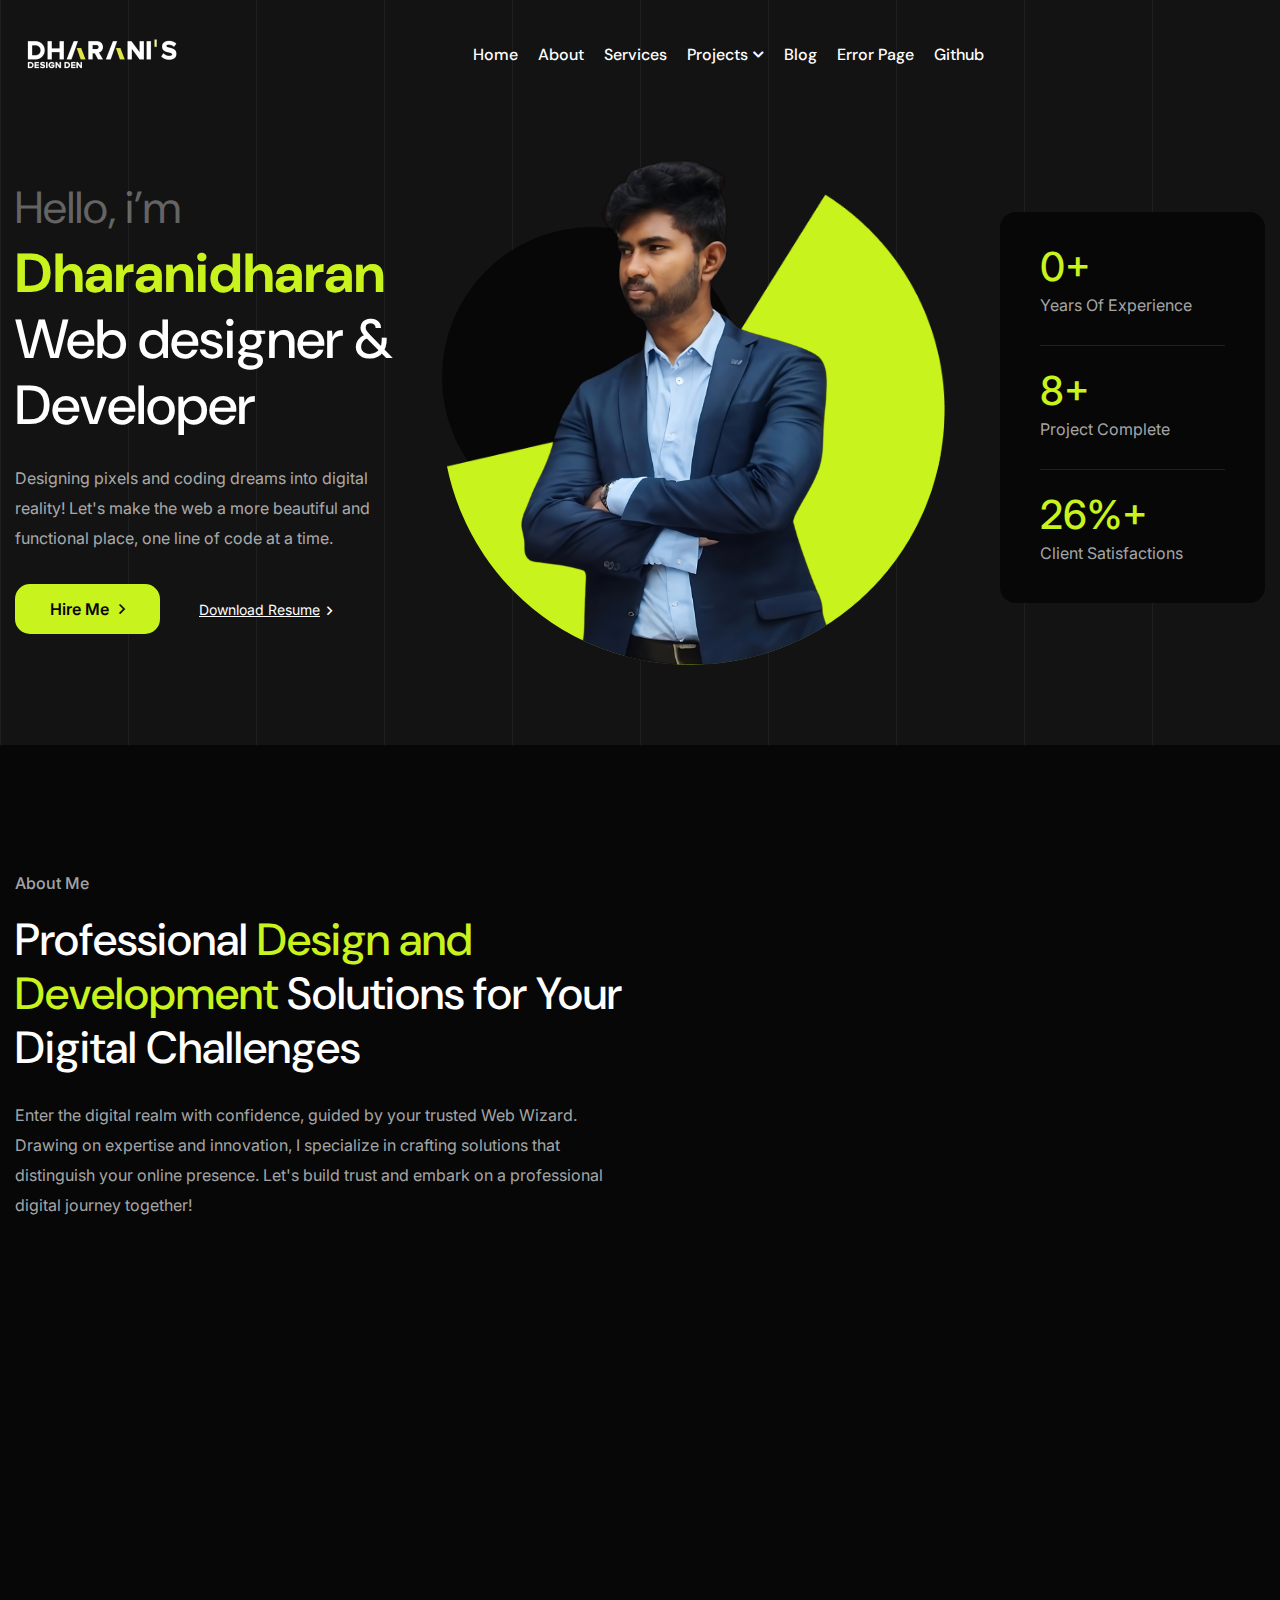
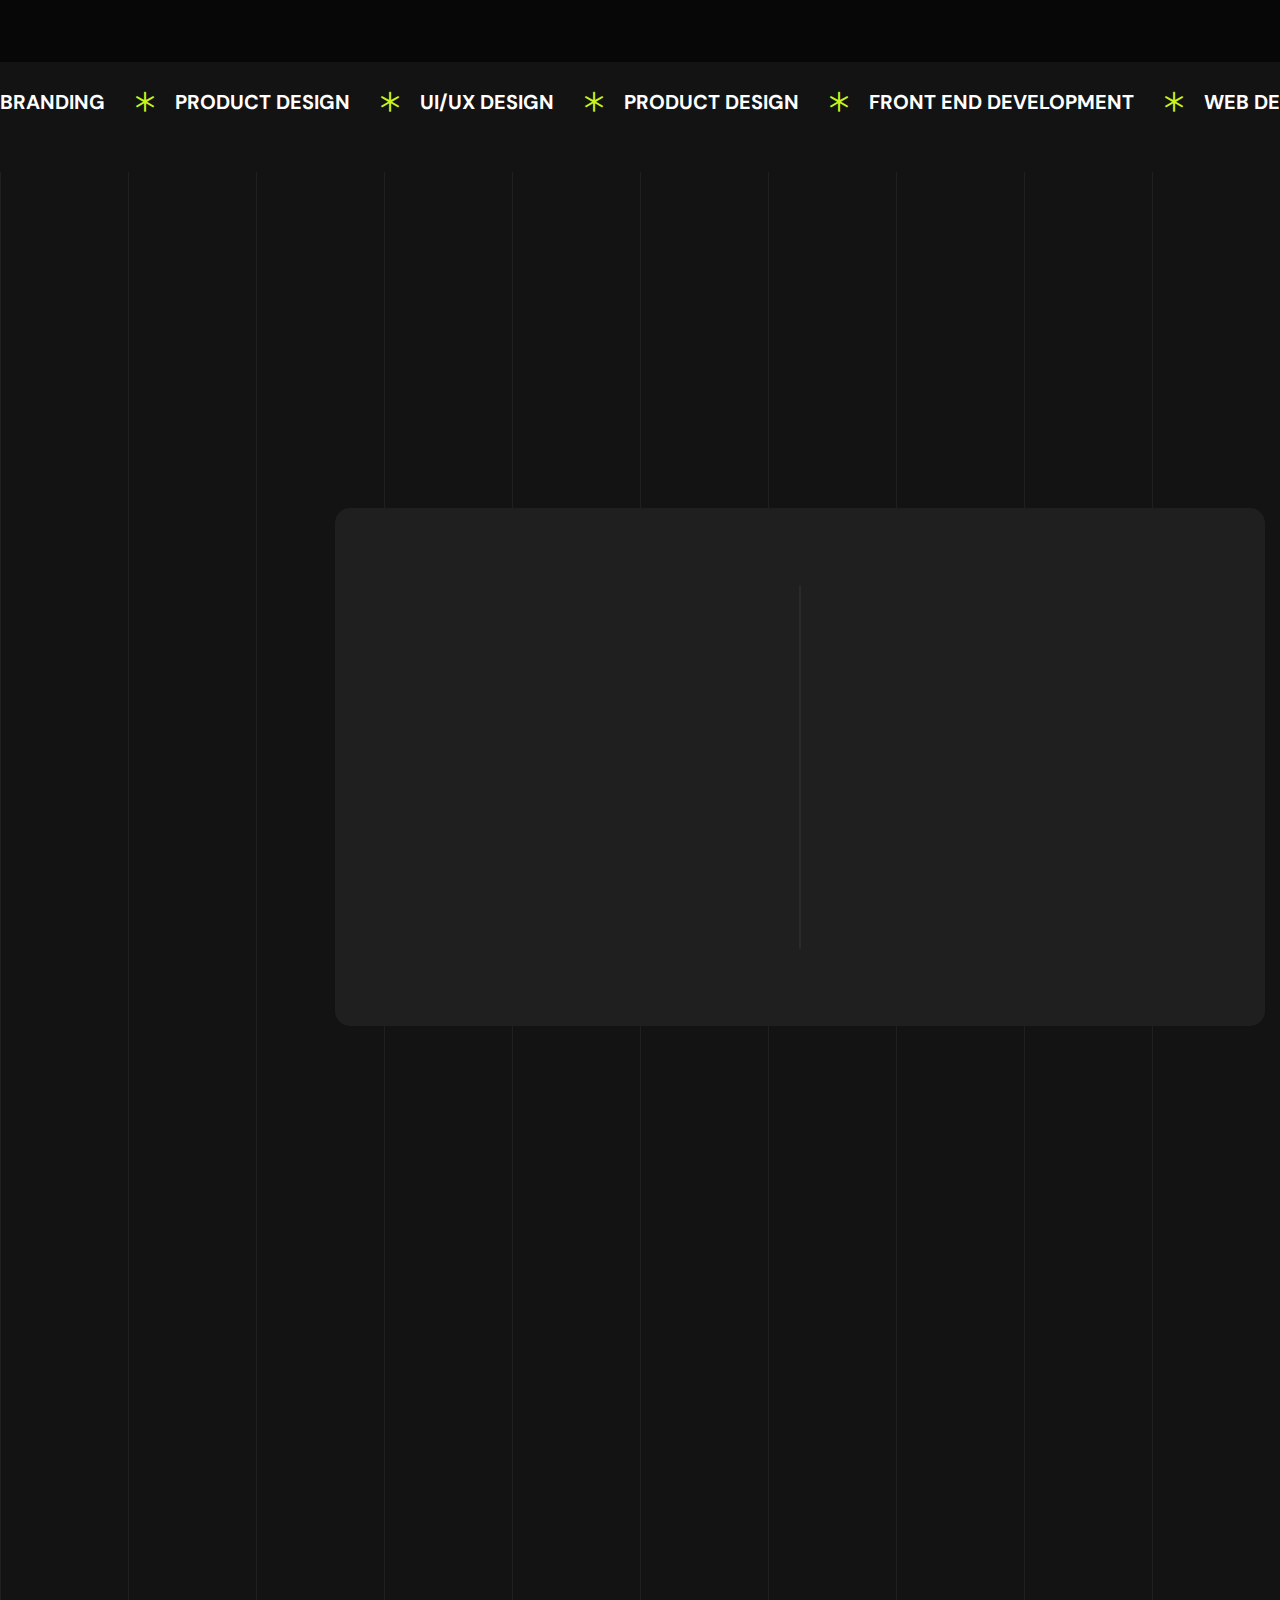
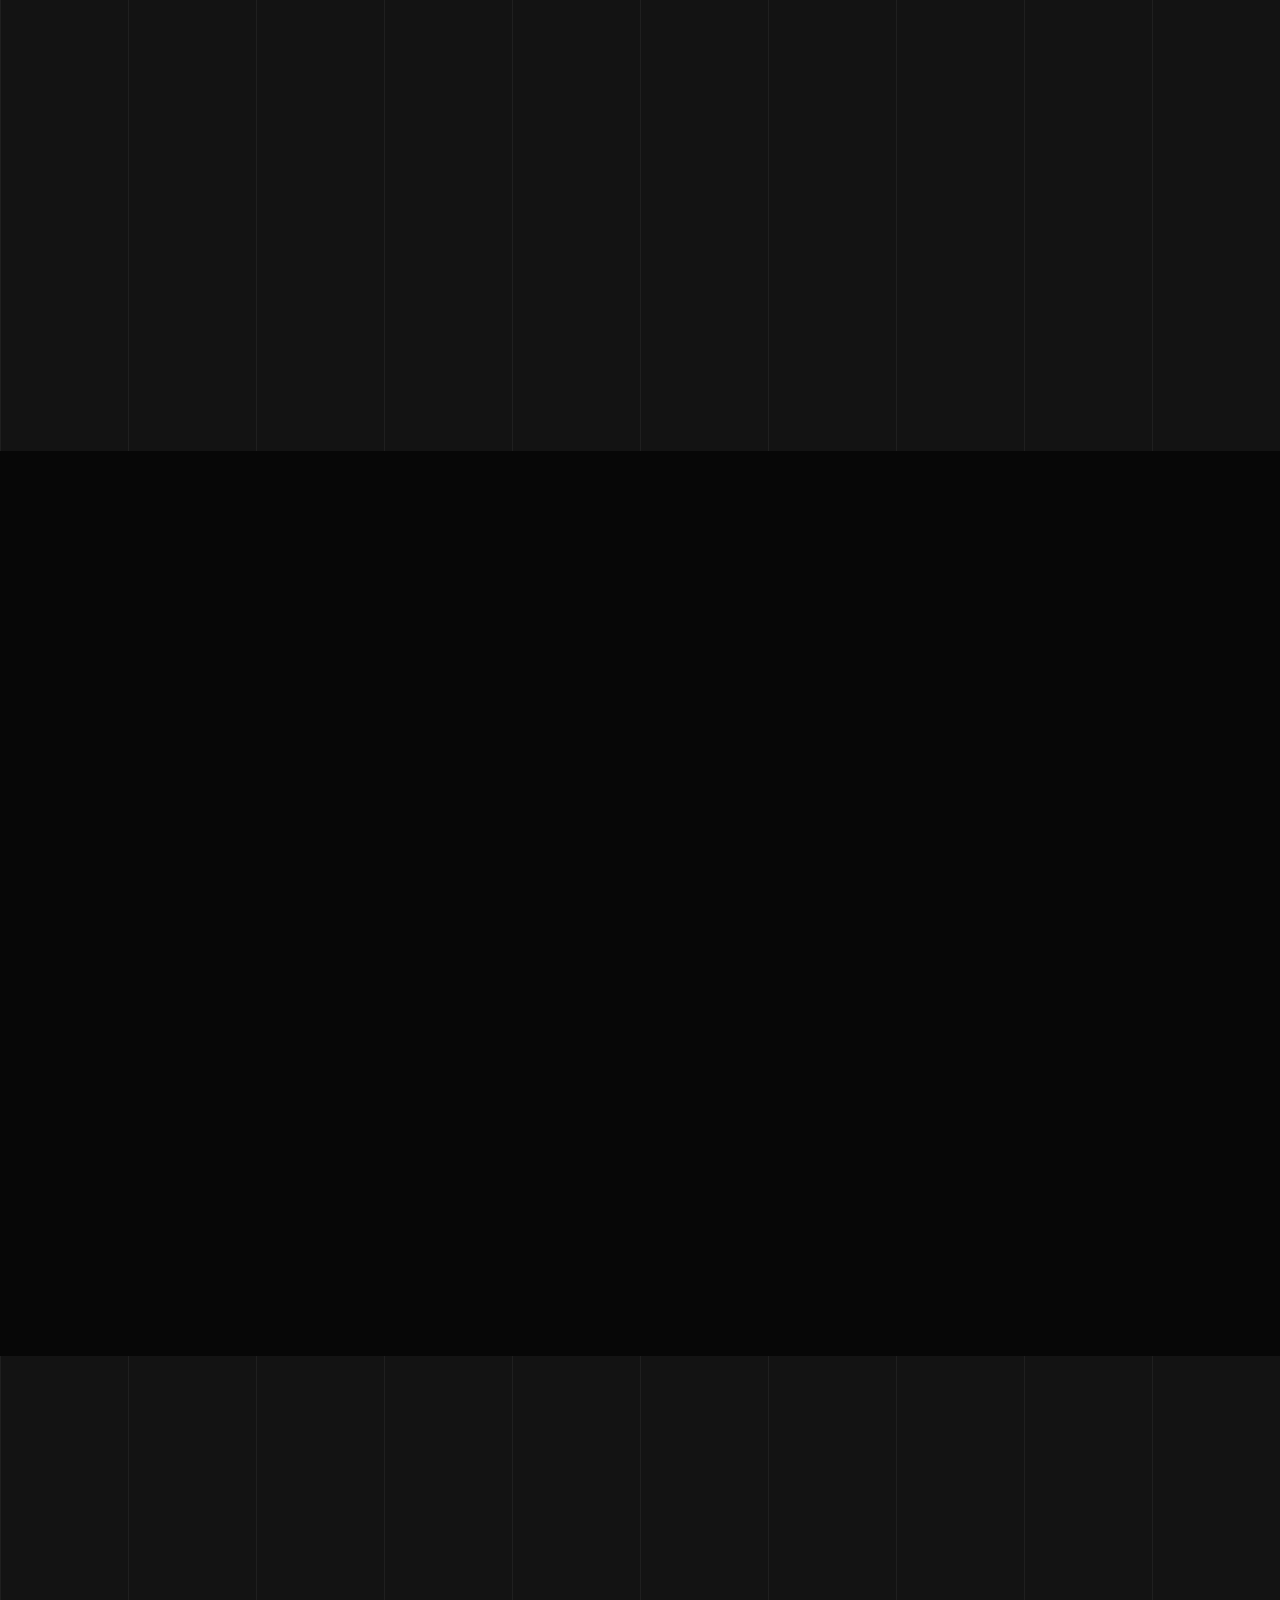
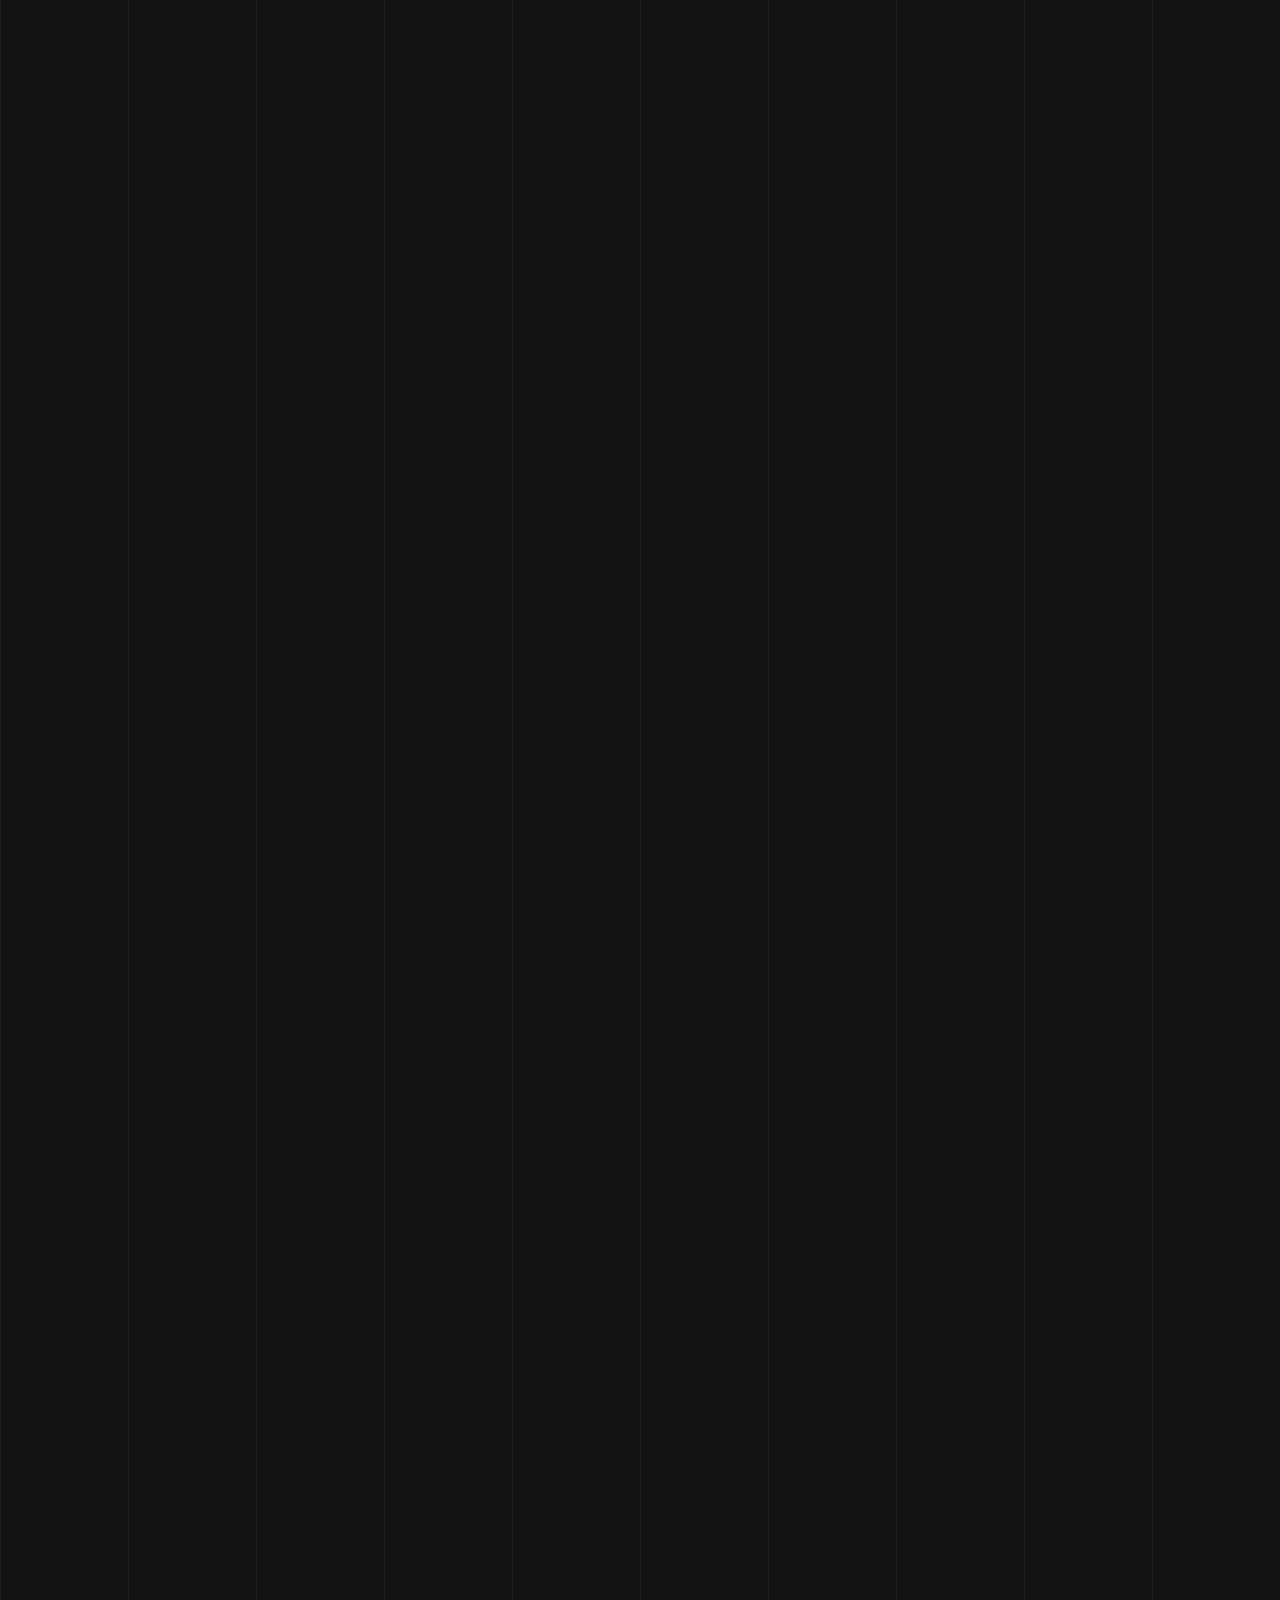
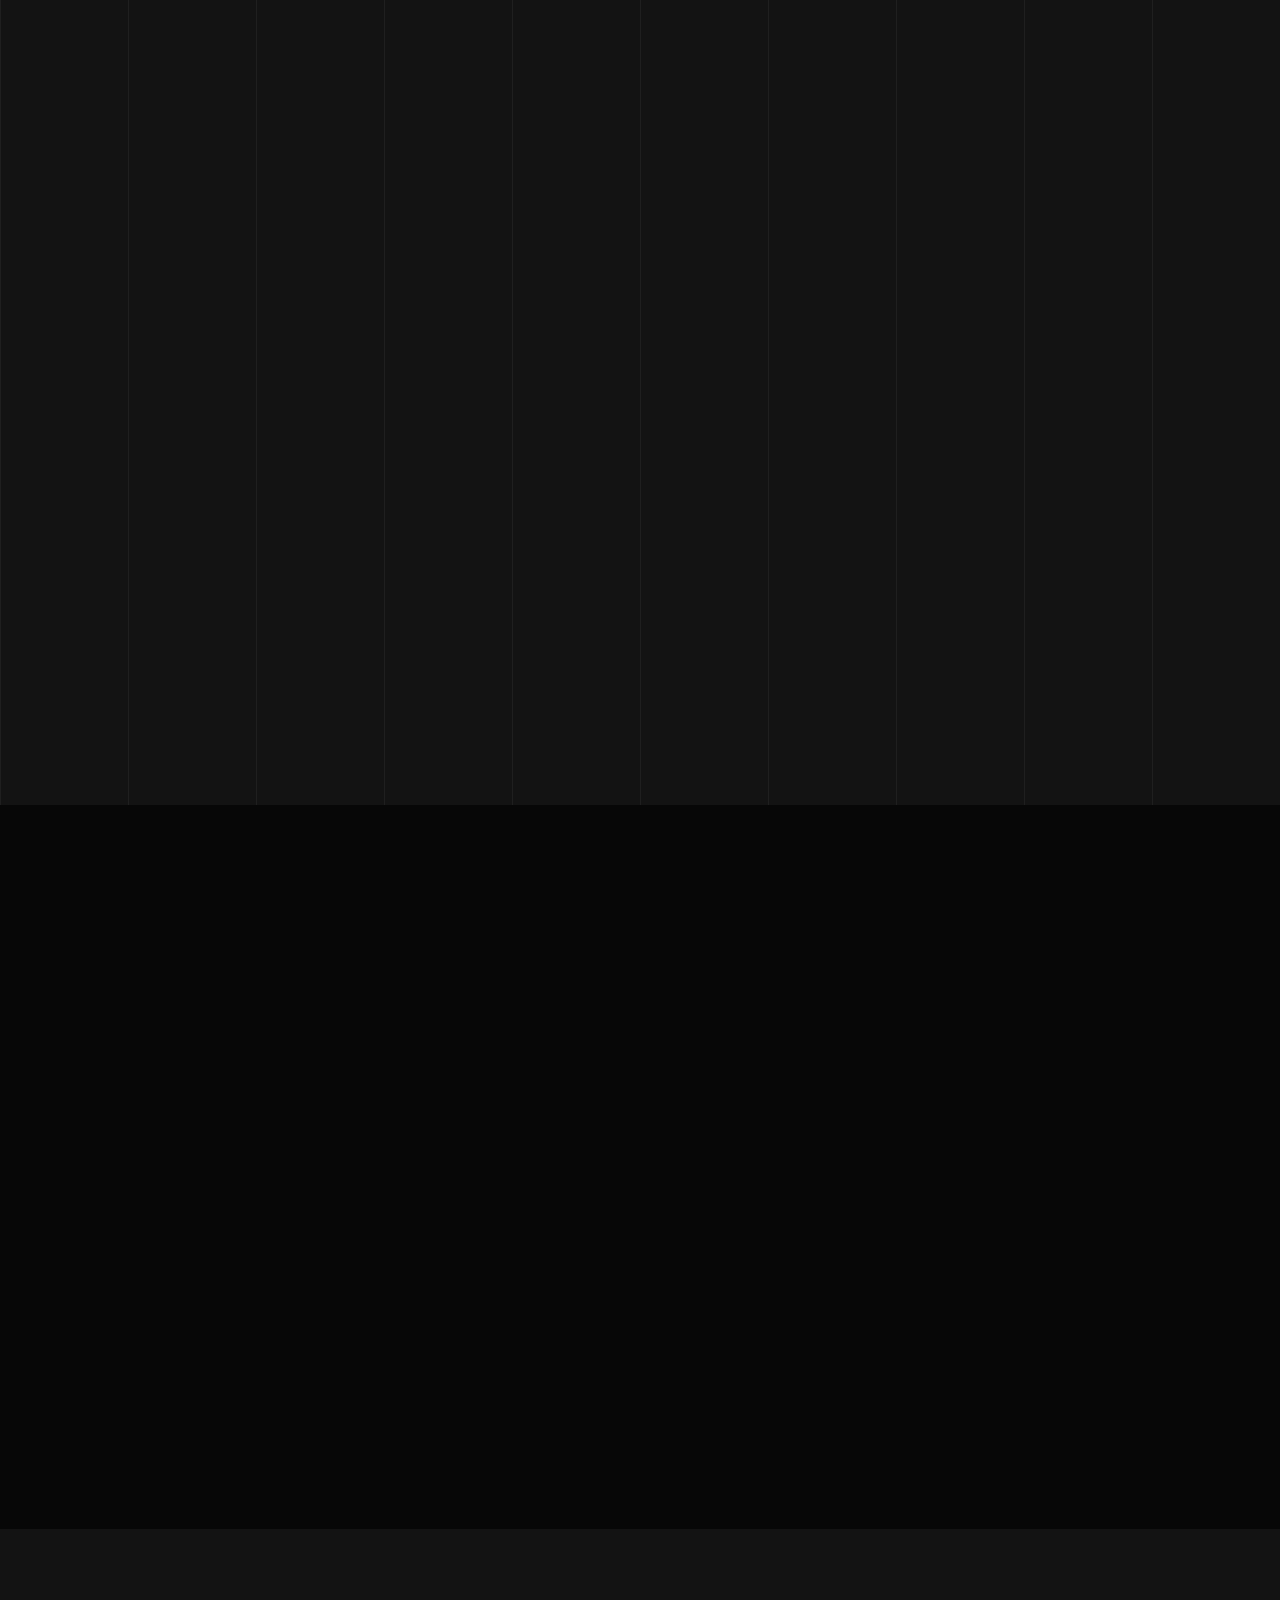
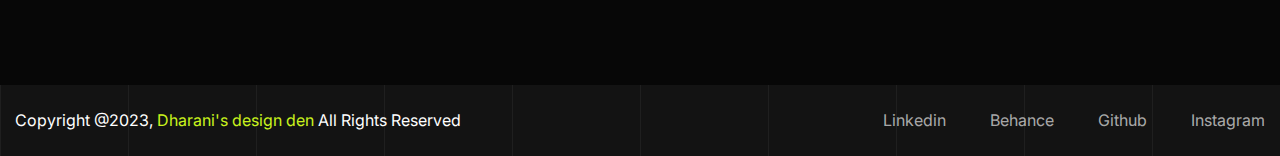
==== HTML Template/index.html @ d2ec38aa "Achivements dev" ====
<!DOCTYPE html>
<html lang="zxx">
<head>
    <!-- Required meta tags -->
    <meta charset="utf-8">
    <meta name="description" content="">
    <meta http-equiv="X-UA-Compatible" content="IE=edge">
    <meta name="viewport" content="width=device-width, initial-scale=1, shrink-to-fit=no">

    <!-- Title -->
    <title>Dharani's Design Den</title>
    <!-- Favicon Icon -->
    <link rel="shortcut icon" href="assets/images/favicon.png" type="image/x-icon">
    
    <!-- Flaticon -->
    <link rel="stylesheet" href="assets/css/flaticon.min.css">
    <!-- Font Awesome -->
    <link rel="stylesheet" href="assets/css/fontawesome-5.14.0.min.css">
    <!-- Bootstrap -->
    <link rel="stylesheet" href="assets/css/bootstrap.min.css">
    <!-- Magnific Popup -->
    <link rel="stylesheet" href="assets/css/magnific-popup.min.css">
    <!-- Nice Select -->
    <link rel="stylesheet" href="assets/css/nice-select.min.css">
    <!-- Animate -->
    <link rel="stylesheet" href="assets/css/animate.min.css">
    <!-- Slick -->
    <link rel="stylesheet" href="assets/css/slick.min.css">
    <!-- Main Style -->
    <link rel="stylesheet" href="assets/css/style.css">
    
</head>
<body class="home-one">
    <div class="page-wrapper">

        <!-- Preloader -->
        <div class="preloader"></div>

        <!-- main header -->
        <header class="main-header menu-absolute">
            <!--Header-Upper-->
            <div class="header-upper">
                <div class="container container-1620 clearfix">

                    <div class="header-inner rel d-flex align-items-center">
                        <div class="logo-outer">
                            <div class="logo"><a href="index.html"><img src="assets/images/logos/logo.png" alt="Logo" title="Logo"></a></div>
                        </div>

                        <div class="nav-outer clearfix mx-auto">
                            <!-- Main Menu -->
                            <nav class="main-menu navbar-expand-lg">
                                <div class="navbar-header">
                                   <div class="mobile-logo my-15">
                                       <a href="index.html">
                                            <img src="assets/images/logos/logo.png" alt="Logo" title="Logo">
                                       </a>
                                   </div>
                                   
                                    <!-- Toggle Button -->
                                    <button type="button" class="navbar-toggle me-4" data-bs-toggle="collapse" data-bs-target=".navbar-collapse">
                                        <span class="icon-bar"></span>
                                        <span class="icon-bar"></span>
                                        <span class="icon-bar"></span>
                                    </button>
                                </div>

                                <div class="navbar-collapse collapse clearfix">
                                    <ul class="navigation clearfix">
                                        <li><a href="#">Home</a>
                                            
                                        </li>
                                        <li><a href="index.html">about</a></li>
                                        <li><a href="services.html">services</a></li>
                                        <li class="dropdown"><a href="#">projects</a>
                                            <ul>
                                                <li><a href="projects.html">project Grid</a></li>
                                               
                                            </ul>
                                        </li>
                                        <li><a href="#">blog</a>
                                           
                                        </li>
                                        
                                            <ul>
                                                <li><a href="404.html">Error Page</a></li>
                                            </ul>
                                        </li>
                                        <li><a href="https://github.com/Dharanidharan01">Github</a></li>
                                    </ul>
                                </div>

                            </nav>
                            <!-- Main Menu End-->
                        </div>
                        
                        <!-- Menu Button -->
                        <div class="menu-btns">
                            <!-- menu sidbar -->
                            
                        </div>
                    </div>
                </div>
            </div>
            <!--End Header Upper-->
        </header>
       
       
        <!--Form Back Drop-->
        <div class="form-back-drop"></div>
        
        <!-- Hidden Sidebar -->
        <section class="hidden-bar">
            <div class="inner-box text-center">
                <div class="cross-icon"><span class="fa fa-times"></span></div>
                <div class="title">
                    <h4>Get Appointment</h4>
                </div>

                <!--Appointment Form-->
                <div class="appointment-form">
                    <form method="post" action="contact.html">
                        <div class="form-group">
                            <input type="text" name="text" value="" placeholder="Name" required>
                        </div>
                        <div class="form-group">
                            <input type="email" name="email" value="" placeholder="Email Address" required>
                        </div>
                        <div class="form-group">
                            <textarea placeholder="Message" rows="5"></textarea>
                        </div>
                        <div class="form-group">
                            <button type="submit" class="theme-btn">Submit now</button>
                        </div>
                    </form>
                </div>

                <!--Social Icons-->
                <div class="social-style-one">
                    <a href="#"><i class="fab fa-twitter"></i></a>
                    <a href="#"><i class="fab fa-facebook-f"></i></a>
                    <a href="#"><i class="fab fa-instagram"></i></a>
                    <a href="#"><i class="fab fa-pinterest-p"></i></a>
                </div>
            </div>
        </section>
        <!--End Hidden Sidebar -->
       
        
        <!-- Hero Section Start -->
        <section class="main-hero-area pt-150 pb-80 rel z-1">
            <div class="container container-1620">
                <div class="row align-items-center">
                    <div class="col-lg-4 col-sm-7">
                        <div class="hero-content rmb-55 wow fadeInUp delay-0-2s">
                            <span class="h2">Hello, i’m </span>
                            <h1><b>Dharanidharan</b> Web designer & Developer</h1>
                            <p>Designing pixels and coding dreams into digital reality! Let's make the web a more beautiful and functional place, one line of code at a time.</p>
                            <div class="hero-btns">
                                <a href="contact.html" class="theme-btn">Hire Me <i class="far fa-angle-right"></i></a>
                                <a href="https://drive.google.com/file/d/1bTiP_uECzHPsLsv6VAlcypUkRiiG8S1W/view?usp=sharing" class="read-more">Download Resume <i class="far fa-angle-right"></i></a>
                            </div>
                        </div>
                    </div>
                    <div class="col-lg-3 col-sm-5 order-lg-3">
                        <div class="hero-counter-wrap ms-lg-auto rmb-55 wow fadeInUp delay-0-4s">
                            <div class="counter-item counter-text-wrap">
                                <span class="count-text plus" data-speed="3000" data-stop="2">0</span>
                                <span class="counter-title">Years Of Experience</span>
                            </div>
                            <div class="counter-item counter-text-wrap">
                                <span class="count-text plus" data-speed="3000" data-stop="30">0</span>
                                <span class="counter-title">Project Complete</span>
                            </div>
                            <div class="counter-item counter-text-wrap">
                                <span class="count-text percent" data-speed="3000" data-stop="99">0</span>
                                <span class="counter-title">Client Satisfactions</span>
                            </div>
                        </div>
                    </div>
                    <div class="col-lg-5">
                        <div class="author-image-part wow fadeIn delay-0-3s">
                            <div class="bg-circle"></div>
                            <img src="assets/images/hero/me.png" alt="Author">
                            <div class="progress-shape">
                                <img src="assets/images/hero/progress-shape.png" alt="Progress">
                            </div>
                        </div>
                    </div>
                </div>
            </div>
            <div class="bg-lines">
               <span></span><span></span>
               <span></span><span></span>
               <span></span><span></span>
               <span></span><span></span>
               <span></span><span></span>
            </div>
        </section>
        <!-- Hero Section End -->
        
        
        <!-- About Area start -->
        <section class="about-area rel z-1">
            <div class="for-bgc-black py-130 rpy-100">
                <div class="container">
                    <div class="row gap-100 align-items-center">
                        <div class="col-lg-7">
                            <div class="about-content-part rel z-2 rmb-55">
                                <div class="section-title mb-35 wow fadeInUp delay-0-2s">
                                    <span class="sub-title mb-15">About Me</span>
                                    <h2>Professional <span>Design and Development</span> Solutions for Your Digital Challenges</h2>
                                    <p>Enter the digital realm with confidence, guided by your trusted Web Wizard. Drawing on expertise and innovation, 
                                        I specialize in crafting solutions that distinguish your online presence. 
                                        Let's build trust and embark on a professional digital journey together!</p>
                                </div>
                                <ul class="list-style-one two-column wow fadeInUp delay-0-2s">
                                    <li>Branding & Design</li>
                                    <li>Digital Marketing</li>
                                    <li>Web Development</li>
                                    <li>Product Design</li>
                                </ul>
                                <div class="about-info-box mt-25 wow fadeInUp delay-0-2s">
                                    <div class="info-box-item">
                                        <i class="far fa-envelope"></i>
                                        <div class="content">
                                            <span>Email Us</span><br>
                                            <a href="mailto:dharanidharans175@gmail.com">dharanidharans175@gmail.com</a>
                                        </div>
                                    </div>
                                    <div class="info-box-item">
                                        <i class="far fa-phone"></i>
                                        <div class="content">
                                            <span>Make A Call</span><br>
                                            <a href="callto:+91 9842373765">+91 9842373765</a>
                                        </div>
                                    </div>
                                </div>
                            </div>
                        </div>
                        <div class="col-lg-5">
                            <div class="about-image-part wow fadeInUp delay-0-3s">
                                <img src="assets/images/about/about.png" alt="About Me">
                                <div class="about-btn btn-one wow fadeInRight delay-0-4s" onclick="redirectToGitHub()" style="cursor: pointer;">
                                    <img src="assets/images/about/btn-image1.png" alt="Image">
                                    <h6>View projects on Github</h6>
                                    <i class="fas fa-arrow-right"></i>
                                </div>
                                
                                
                                <script>
                                    function redirectToGitHub() {
                                        window.location.href = "https://github.com/Dharanidharan01";
                                    }
                                </script>
                                <div class="about-btn btn-two wow fadeInRight delay-0-5s" onclick="redirectToLinkedin()" style="cursor: pointer;">
                                    <img src="assets/images/about/btn-image2.png" alt="Image">
                                    <h6>Visit on Linkedin</h6>
                                    <i class="fas fa-arrow-right"></i>
                                </div>
                                
                                <script>
                                    function redirectToLinkedin() {
                                        window.location.href = "https://www.linkedin.com/in/dharanidharans/";
                                    }
                                </script>
                                
                                
                                <div class="dot-shape">
                                    <img src="assets/images/shape/about-dot.png" alt="Shape">
                                </div>
                            </div>
                        </div>
                    </div>
                </div>
            </div>
            <div class="bg-lines">
               <span></span><span></span>
               <span></span><span></span>
               <span></span><span></span>
               <span></span><span></span>
               <span></span><span></span>
            </div>
        </section>
        <!-- About Area end -->
        
        
  <!-- Headline area start -->
  <div class="headline-area rel z-2 py-25">
    <div class="headline-wrap">
        <span class="marquee-wrap">
           <span class="marquee-inner left">
                <span class="marquee-item">branding<i class="far fa-asterisk"></i></span>
                <span class="marquee-item">product design<i class="far fa-asterisk"></i></span>
                <span class="marquee-item">UI/UX design<i class="far fa-asterisk"></i></span>
                <span class="marquee-item">product design<i class="far fa-asterisk"></i></span>
                <span class="marquee-item">Front end development<i class="far fa-asterisk"></i></span>
                <span class="marquee-item">Web design<i class="far fa-asterisk"></i></span>
                <span class="marquee-item">UI/UX Design<i class="far fa-asterisk"></i></span>
                <span class="marquee-item">Graphic design<i class="far fa-asterisk"></i></span>
                <span class="marquee-item">Designing<i class="far fa-asterisk"></i></span>
           </span>
           <span class="marquee-inner left">
            <span class="marquee-item">branding<i class="far fa-asterisk"></i></span>
            <span class="marquee-item">Video editing<i class="far fa-asterisk"></i></span>
            <span class="marquee-item">UI/UX design<i class="far fa-asterisk"></i></span>
            <span class="marquee-item">product design<i class="far fa-asterisk"></i></span>
            <span class="marquee-item">Front end development<i class="far fa-asterisk"></i></span>
            <span class="marquee-item">Web design<i class="far fa-asterisk"></i></span>
            <span class="marquee-item">UI/UX Design<i class="far fa-asterisk"></i></span>
            <span class="marquee-item">Graphic design<i class="far fa-asterisk"></i></span>
            <span class="marquee-item">Designing<i class="far fa-asterisk"></i></span>
           </span>
           <span class="marquee-inner left">
            <span class="marquee-item">branding<i class="far fa-asterisk"></i></span>
            <span class="marquee-item">product design<i class="far fa-asterisk"></i></span>
            <span class="marquee-item">UI/UX design<i class="far fa-asterisk"></i></span>
            <span class="marquee-item">product design<i class="far fa-asterisk"></i></span>
            <span class="marquee-item">Front end development<i class="far fa-asterisk"></i></span>
            <span class="marquee-item">Web design<i class="far fa-asterisk"></i></span>
            <span class="marquee-item">UI/UX Design<i class="far fa-asterisk"></i></span>
            <span class="marquee-item">Graphic design<i class="far fa-asterisk"></i></span>
            <span class="marquee-item">Designing<i class="far fa-asterisk"></i></span>
           </span>
        </span>
     </div>
</div>
<br>
<!-- Headline Area end -->

        <!-- Resume Area start -->
        <section class="resume-area pt-130 rpt-100 rel z-1">
            <div class="container">
                <div class="row">
                    <div class="col-lg-3">
                        <div class="big-icon mt-85 rmt-0 rmb-55 wow fadeInUp delay-0-2s">
                            <i class="flaticon-asterisk-1"></i>
                        </div>
                    </div>
                    <div class="col-lg-9">
                        <div class="row">
                            <div class="col-xl-8 col-lg-9">
                                <div class="section-title mb-60 wow fadeInUp delay-0-2s">
                                    <span class="sub-title mb-15">My Resume</span>
                                    <h2>Real <span>Problem Solutions</span> Experience</h2>
                                </div>
                            </div>
                        </div>
                        <div class="resume-items-wrap">
                            <div class="row justify-content-between">
                                <div class="col-xl-5 col-md-6">
                                    <div class="resume-item wow fadeInUp delay-0-3s">
                                        <div class="icon">
                                            <i class="far fa-arrow-right"></i>
                                        </div>
                                        <div class="content">
                                            <span class="years">2023 - 2024</span>
                                            <h4>Lead Graphic Designer</h4>
                                            <span class="company">Google DSC</span>
                                        </div>
                                    </div>
                                </div>
                                <div class="col-xl-5 col-md-6">
                                    <div class="resume-item wow fadeInUp delay-0-4s">
                                        <div class="icon">
                                            <i class="far fa-arrow-right"></i>
                                        </div>
                                        <div class="content">
                                            <span class="years">2023 - 2024 </span>
                                            <h4>Visual Designer</h4>
                                            <span class="company">Tapzy</span>
                                        </div>
                                    </div>
                                </div>
                                <div class="col-xl-5 col-md-6">
                                    <div class="resume-item wow fadeInUp delay-0-4s">
                                        <div class="icon">
                                            <i class="far fa-arrow-right"></i>
                                        </div>
                                        <div class="content">
                                            <span class="years">2024 - Present </span>
                                            <h4>Student Partner </h4>
                                            <span class="company">Internshala </span>
                                        </div>
                                    </div>
                                </div>
                                <div class="col-xl-5 col-md-6">
                                    <div class="resume-item wow fadeInUp delay-0-2s">
                                        <div class="icon">
                                            <i class="far fa-arrow-right"></i>
                                        </div>
                                        <div class="content">
                                            <span class="years">2023</span>
                                            <h4>UI/UX Designer</h4>
                                            <span class="company">Kartexa</span>
                                        </div>
                                    </div>
                                </div>
                                <div class="col-xl-5 col-md-6">
                                    <div class="resume-item wow fadeInUp delay-0-4s">
                                        <div class="icon">
                                            <i class="far fa-arrow-right"></i>
                                        </div>
                                        <div class="content">
                                            <span class="years">2023</span>
                                            <h4>Graphics Designer</h4>
                                            <span class="company">Youth India Foundation</span>
                                        </div>
                                    </div>
                                </div>
                            </div>
                        </div>
                    </div>
                </div>
            </div>
            <div class="bg-lines">
               <span></span><span></span>
               <span></span><span></span>
               <span></span><span></span>
               <span></span><span></span>
               <span></span><span></span>
            </div>
        </section>
        <!-- Resume Area end -->
        
        
        <!-- Services Area start -->
        <section class="services-area pt-130 rpt-100 pb-100 rpb-70 rel z-1">
            <div class="container">
                <div class="row justify-content-center">
                    <div class="col-xl-6 col-lg-8">
                        <div class="section-title text-center mb-60 wow fadeInUp delay-0-2s">
                            <span class="sub-title mb-15">Popular Services</span>
                            <h2>My <span>Special Service</span> For your Business Development</h2>
                        </div>
                    </div>
                </div>
                <div class="row">
                    <div class="col-lg-6">
                        <div class="service-item wow fadeInUp delay-0-2s">
                            <div class="number">01.</div>
                            <div class="content">
                                <h4>Web Development</h4>
                                <p>Crafting functional and visually appealing websites tailored to your specific needs and goals.</p>
                            </div>
                            <a href="service-details.html" class="details-btn"><i class="fas fa-arrow-right"></i></a>
                        </div>
                    </div>
                    <div class="col-lg-6">
                        <div class="service-item wow fadeInUp delay-0-4s">
                            <div class="number">02.</div>
                            <div class="content">
                                <h4>Web Designing</h4>
                                <p>Designing intuitive and user-friendly website interfaces that enhance online experiences.</p>
                            </div>
                            <a href="service-details.html" class="details-btn"><i class="fas fa-arrow-right"></i></a>
                        </div>
                    </div>
                    <div class="col-lg-6">
                        <div class="service-item wow fadeInUp delay-0-2s">
                            <div class="number">03.</div>
                            <div class="content">
                                <h4>Visual Designing</h4>
                                <p>Discovering visually captivating graphics and illustrations to communicate ideas effectively.</p>
                            </div>
                            <a href="service-details.html" class="details-btn"><i class="fas fa-arrow-right"></i></a>
                        </div>
                    </div>
                    <div class="col-lg-6">
                        <div class="service-item wow fadeInUp delay-0-4s">
                            <div class="number">04.</div>
                            <div class="content">
                                <h4>Photo/Video Editing</h4>
                                <p>Enhancing and refining images and videos to achieve desired aesthetics and messaging.</p>
                            </div>
                            <a href="service-details.html" class="details-btn"><i class="fas fa-arrow-right"></i></a>
                        </div>
                    </div>
                    <div class="col-lg-6">
                        <div class="service-item wow fadeInUp delay-0-2s">
                            <div class="number">05.</div>
                            <div class="content">
                                <h4>Mobile App Design</h4>
                                <p>Designing intuitive and engaging user interfaces for seamless mobile app experiences.</p>
                            </div>
                            <a href="service-details.html" class="details-btn"><i class="fas fa-arrow-right"></i></a>
                        </div>
                    </div>
                    <div class="col-lg-6">
                        <div class="service-item wow fadeInUp delay-0-4s">
                            <div class="number">06.</div>
                            <div class="content">
                                <h4>Graphic Designing</h4>
                                <p>Visually striking designs that convey messages and concepts effectively across various mediums.</p>
                            </div>
                            <a href="service-details.html" class="details-btn"><i class="fas fa-arrow-right"></i></a>
                        </div>
                    </div>
                </div>
            </div>
            <div class="bg-lines">
               <span></span><span></span>
               <span></span><span></span>
               <span></span><span></span>
               <span></span><span></span>
               <span></span><span></span>
            </div>
        </section>
        <!-- Services Area end -->
        
        
        <!-- Skill Area start -->
        <section class="skill-area rel z-1">
            <div class="for-bgc-black pt-130 rpt-100 pb-100 rpb-70">
                <div class="container">
                    <div class="row gap-100">
                        <div class="col-lg-5">
                            <div class="skill-content-part rel z-2 rmb-55 wow fadeInUp delay-0-2s">
                                <div class="section-title mb-40">
                                    <span class="sub-title mb-15">My Skills</span>
                                    <h2>Let’s Explore my <span>Skills & Experience</span></h2>
                                    <p>Welcome to my skills showcase! I specialize in crafting visually stunning websites, mastering in front-end development. 
                                        With expertise in UI/UX design, HTML/CSS, JavaScript, and CMS development, 
                                        I bring your digital visions to life with seamless functionality and engaging user experiences.</p>
                                </div>
                                <a href="about.html" class="theme-btn">Learn More <i class="far fa-angle-right"></i></a>
                            </div>
                        </div>
                        <div class="col-lg-7">
                            <div class="skill-items-wrap">
                                <div class="row">
                                    <div class="col-xl-3 col-lg-4 col-md-3 col-sm-4 col-6">
                                        <div class="skill-item wow fadeInUp delay-0-2s">
                                            <img src="assets/images/skills/skill1.png" alt="Skill">
                                            <h5>Figma</h5>
                                            <span class="percent">95%</span>
                                        </div>
                                    </div>
                                    <div class="col-xl-3 col-lg-4 col-md-3 col-sm-4 col-6">
                                        <div class="skill-item wow fadeInUp delay-0-3s">
                                            <img src="assets/images/skills/skill2.png" alt="Skill">
                                            <h5>React Js</h5>
                                            <span class="percent">83</span>
                                        </div>
                                    </div>
                                    <div class="col-xl-3 col-lg-4 col-md-3 col-sm-4 col-6">
                                        <div class="skill-item wow fadeInUp delay-0-4s">
                                            <img src="assets/images/skills/skill3.png" alt="Skill">
                                            <h5>Photoshop</h5>
                                            <span class="percent">93%</span>
                                        </div>
                                    </div>
                                    <div class="col-xl-3 col-lg-4 col-md-3 col-sm-4 col-6">
                                        <div class="skill-item wow fadeInUp delay-0-5s">
                                            <img src="assets/images/skills/skill4.png" alt="Skill">
                                            <h5>Spline</h5>
                                            <span class="percent">84%</span>
                                        </div>
                                    </div>
                                    <div class="col-xl-3 col-lg-4 col-md-3 col-sm-4 col-6">
                                        <div class="skill-item wow fadeInUp delay-0-2s">
                                            <img src="assets/images/skills/skill5.png" alt="Skill">
                                            <h5>Java</h5>
                                            <span class="percent">75%</span>
                                        </div>
                                    </div>
                                    <div class="col-xl-3 col-lg-4 col-md-3 col-sm-4 col-6">
                                        <div class="skill-item wow fadeInUp delay-0-3s">
                                            <img src="assets/images/skills/skill6.png" alt="Skill">
                                            <h5>HTML</h5>
                                            <span class="percent">86%</span>
                                        </div>
                                    </div>
                                    <div class="col-xl-3 col-lg-4 col-md-3 col-sm-4 col-6">
                                        <div class="skill-item wow fadeInUp delay-0-4s">
                                            <img src="assets/images/skills/skill7.png" alt="Skill">
                                            <h5>Next JS</h5>
                                            <span class="percent">62%</span>
                                        </div>
                                    </div>
                                    <div class="col-xl-3 col-lg-4 col-md-3 col-sm-4 col-6">
                                        <div class="skill-item wow fadeInUp delay-0-5s">
                                            <img src="assets/images/skills/skill8.png" alt="Skill">
                                            <h5>Bezi AR/VR</h5>
                                            <span class="percent">94%</span>
                                        </div>
                                    </div>
                                    <div class="col-xl-3 col-lg-4 col-md-3 col-sm-4 col-6">
                                        <div class="skill-item wow fadeInUp delay-0-5s">
                                            <img src="assets/images/skills/skill10.png" alt="Skill">
                                            <h5>Tailwind CSS</h5>
                                            <span class="percent">94%</span>
                                        </div>
                                    </div>
                                </div>
                            </div>
                        </div>
                    </div>
                </div>
            </div>
            <div class="bg-lines">
               <span></span><span></span>
               <span></span><span></span>
               <span></span><span></span>
               <span></span><span></span>
               <span></span><span></span>
            </div>
        </section>
        <!-- Skill Area end -->
        
        
        <!-- Projects Area start -->
        <section class="projects-area pt-130 rpt-100 pb-100 rpb-70 rel z-1">
            <div class="container">
                <div class="row justify-content-center">
                    <div class="col-xl-12">
                        <div class="section-title text-center mb-60 wow fadeInUp delay-0-2s">
                            <span class="sub-title mb-15">Latest Works</span>
                            <h2>Explore My Popular <span>Projects</span></h2>
                        </div>
                    </div>
                </div>
                <div class="row align-items-center pb-25">
                    <div class="col-lg-6">
                        <div class="project-image wow fadeInLeft delay-0-2s">
                            <img src="assets/images/projects/project1.jpg" alt="Project">
                        </div>
                    </div>
                    <div class="col-xl-5 col-lg-6">
                        <div class="project-content wow fadeInRight delay-0-2s">
                            <span class="sub-title">Application Design</span>
                            <h2><a href="project-details.html">Mobile Application Design</a></h2>
                            <p>Wool Connect: A Smart India Hackathon 2023 project revolutionizing the Indian wool industry. 
                                Seamlessly connecting stakeholders through its marketplace, supply chain transparency, and educational resources, it fosters fair trade and sustainability.</p>
                            <a href="project-details.html" class="details-btn"><i class="far fa-arrow-right"></i></a>
                        </div>
                    </div>
                </div>
                <div class="row align-items-center pb-25">
                    <div class="col-lg-6 order-lg-2">
                        <div class="project-image wow fadeInLeft delay-0-2s">
                            
                            <img src="assets/images/projects/project2.jpg" alt="Project">
                        </div>
                    </div>
                    <div class="col-xl-5 col-lg-6 ms-auto">
                        <div class="project-content wow fadeInRight delay-0-2s">
                            <span class="sub-title">E-Commerce website Design</span>
                            <h2><a href="project-details.html">Website Makeup Design</a></h2>
                            <p>Redesigned clothing e-commerce site on Figma for enhanced user experience and visual appeal. 
                                Optimized navigation, modern aesthetics, and improved functionality ensure seamless shopping and increased conversions.</p>
                            <a href="project-details.html" class="details-btn"><i class="far fa-arrow-right"></i></a>
                        </div>
                    </div>
                </div>
                <div class="row align-items-center pb-25">
                    <div class="col-lg-6">
                        <div class="project-image wow fadeInLeft delay-0-2s">
                            <img src="assets/images/projects/project3.jpg" alt="Project">
                        </div>
                    </div>
                    <div class="col-xl-5 col-lg-6">
                        <div class="project-content wow fadeInRight delay-0-2s">
                            <span class="sub-title">Mobile application Design</span>
                            <h2><a href="project-details.html">Indian Institute of Science Hackathon</a></h2>
                            <p>Designed a mobile app for the Indian Institute of Science Hackathon using Figma and Bezi. Seamlessly blending design and functionality, 
                                the app optimizes user experience and advances the event's goals.</p>
                            <a href="project-details.html" class="details-btn"><i class="far fa-arrow-right"></i></a>
                        </div>
                    </div>
                </div>
                <div class="row align-items-center pb-25">
                    <div class="col-lg-6 order-lg-2">
                        <div class="project-image wow fadeInLeft delay-0-2s">
                            <img src="assets/images/projects/project4.jpg" alt="Project">
                        </div>
                    </div>
                    <div class="col-xl-5 col-lg-6 ms-auto">
                        <div class="project-content wow fadeInRight delay-0-2s">
                            <span class="sub-title">Visual Design</span>
                            <h2><a href="project-details.html">Web application design</a></h2>
                            <p>Crafted a captivating landing page for a startup using Figma. The design showcases the company's 
                                unique value proposition with engaging visuals and intuitive navigation, driving user engagement and conversions.</p>
                            <a href="project-details.html" class="details-btn"><i class="far fa-arrow-right"></i></a>
                        </div>
                    </div>
                </div>
                <div class="project-btn text-center wow fadeInUp delay-0-2s">
                    <a href="projects.html" class="theme-btn">View More Projects <i class="far fa-angle-right"></i></a>
                </div>
            </div>
            <div class="bg-lines">
               <span></span><span></span>
               <span></span><span></span>
               <span></span><span></span>
               <span></span><span></span>
               <span></span><span></span>
            </div>
        </section>
        <!-- Projects Area end -->
        
        
        <!-- Testimonial Area start -->
        <section class="testimonials-area rel z-1">
            <div class="for-bgc-black py-130 rpy-100">
                <div class="container">
                    <div class="row gap-90">
                        <div class="col-lg-4">
                            <div class="testimonials-content-part rel z-2 rmb-55 wow fadeInUp delay-0-2s">
                                <div class="section-title mb-40">
                                    <span class="sub-title mb-15">Clients Testimonials</span>
                                    <h2>I’ve 20+ Clients <span>Feedback</span></h2>
                                    <p>Sed ut perspiciatis unde omnin natus totam rem aperiam eaque inventore veritatis</p>
                                </div>
                                <div class="slider-arrows">
                                    <button class="testimonial-prev"><i class="fal fa-arrow-left"></i></button>
                                    <button class="testimonial-next"><i class="fal fa-arrow-right"></i></button>
                                </div>
                            </div>
                        </div>
                        <div class="col-lg-8">
                            <div class="testimonials-wrap">
                                <div class="testimonial-item wow fadeInUp delay-0-3s">
                                    <div class="author">
                                        <img src="assets/images/testimonials/author1.png" alt="Author">
                                    </div>
                                    <div class="text">Dharanidharan's approach to design is not just about creating visuals. Working with them guarantees a project that exceeds expectations</div>
                                    <div class="testi-des">
                                        <h5>Deepak Kumar</h5>
                                        <span>CEO & Founder - DualGro</span>
                                    </div>
                                </div>
                                <div class="testimonial-item wow fadeInUp delay-0-4s">
                                    <div class="author">
                                        <img src="assets/images/testimonials/author2.png" alt="Author">
                                    </div>
                                    <div class="text">Working with Dharanidharan was not only productive but immensely satisfying. Their UI/UX skills elevated our project beyond expectations.</div>
                                    <div class="testi-des">
                                        <h5>Dharshan</h5>
                                        <span>Founder - Zorodium</span>
                                    </div>
                                </div>
                                <div class="testimonial-item wow fadeInUp delay-0-2s">
                                    <div class="author">
                                        <img src="assets/images/testimonials/author3.png" alt="Author">
                                    </div>
                                    <div class="text">Choosing to work with Dharanidharan was one of the best decisions we made. Their designs not only look great but also provided a satisfying user experience</div>
                                    <div class="testi-des">
                                        <h5>Jashwanth</h5>
                                        <span>Senior SDE</span>
                                    </div>
                                </div>
                                <div class="testimonial-item wow fadeInUp delay-0-2s">
                                    <div class="author">
                                        <img src="assets/images/testimonials/author4.png" alt="Author">
                                    </div>
                                    <div class="text">It's a joy to collaborate with Dharanidharan. Their designs not only met our needs but left us thoroughly satisfied with the outcome</div>
                                    <div class="testi-des">
                                        <h5>Ishan sharma</h5>
                                        <span>Content creator</span>
                                    </div>
                                </div>
                            </div>
                        </div>
                    </div>
                </div>
            </div>
            <div class="bg-lines">
               <span></span><span></span>
               <span></span><span></span>
               <span></span><span></span>
               <span></span><span></span>
               <span></span><span></span>
            </div>
        </section>
        <!-- Testimonial Area end -->
        
        
        <!-- Pricing Area start 
        <section class="pricing-area pt-130 rpt-100 rel z-1">
            <div class="container">
                <div class="row justify-content-center">
                    <div class="col-xl-12">
                        <div class="section-title text-center mb-60 wow fadeInUp delay-0-2s">
                            <span class="sub-title mb-15">Pricing Package</span>
                            <h2>Amazing <span>Pricing</span> For your Projects</h2>
                        </div>
                    </div>
                </div>
                <div class="row justify-content-center">
                    <div class="col-lg-4 col-md-6">
                        <div class="pricing-item wow fadeInUp delay-0-2s">
                            <div class="pricing-header">
                                <h4 class="title">Basic Plan</h4>
                                <p class="save-percent">Try Out Basic Plan Save <span>20%</span></p>
                                <span class="price">80.00</span>
                            </div>
                            <div class="pricing-details">
                                <p>Sed perspiciatis unde natus totam see rem aperiam eaque inventore</p>
                                <ul>
                                    <li>Website Design</li>
                                    <li>Mobile Apps Design</li>
                                    <li>Product Design</li>
                                    <li class="unable">Digital Marketing</li>
                                    <li class="unable">Custom Support</li>
                                </ul>
                                <a href="contact.html" class="theme-btn">Choose Package <i class="far fa-angle-right"></i></a>
                            </div>
                        </div>
                    </div>
                    <div class="col-lg-4 col-md-6">
                        <div class="pricing-item wow fadeInUp delay-0-4s">
                            <div class="pricing-header">
                                <h4 class="title">Standard Plan</h4>
                                <p class="save-percent">Try Out Basic Plan Save <span>35%</span></p>
                                <span class="price">100.00</span>
                            </div>
                            <div class="pricing-details">
                                <p>Sed perspiciatis unde natus totam see rem aperiam eaque inventore</p>
                                <ul>
                                    <li>Website Design</li>
                                    <li>Mobile Apps Design</li>
                                    <li>Product Design</li>
                                    <li>Digital Marketing</li>
                                    <li>Custom Support</li>
                                </ul>
                                <a href="contact.html" class="theme-btn">Choose Package <i class="far fa-angle-right"></i></a>
                            </div>
                        </div>
                    </div>
                    <div class="col-lg-4 col-md-6">
                        <div class="pricing-item wow fadeInUp delay-0-6s">
                            <div class="pricing-header">
                                <h4 class="title">Premium Plan</h4>
                                <p class="save-percent">Try Out Basic Plan Save <span>45%</span></p>
                                <span class="price">200.00</span>
                            </div>
                            <div class="pricing-details">
                                <p>Sed perspiciatis unde natus totam see rem aperiam eaque inventore</p>
                                <ul>
                                    <li>Website Design</li>
                                    <li>Mobile Apps Design</li>
                                    <li>Product Design</li>
                                    <li>Digital Marketing</li>
                                    <li>Custom Support</li>
                                </ul>
                                <a href="contact.html" class="theme-btn">Choose Package <i class="far fa-angle-right"></i></a>
                            </div>
                        </div>
                    </div>
                </div>
            </div>
            <div class="bg-lines">
               <span></span><span></span>
               <span></span><span></span>
               <span></span><span></span>
               <span></span><span></span>
               <span></span><span></span>
            </div>
        </section>
        Pricing Area end -->
        
        
    <!-- Contact Area start -->
    <section class="contact-area py-115 rpy-100 rel z-1">
        <div class="container">
            <div class="row align-items-center justify-content-between">
                <div class="col-xl-7 col-lg-8">
                    <div class="contact-two-content pt-5 rpt-0 rmb-55 wow fadeInUp delay-0-2s">
                        <div class="section-title mb-25">
                            <span class="sub-title mb-15"><i class="flaticon-asterisk-1"></i> let’s work together</span>
                            <h2>let’s Work Together</h2>
                        </div>
                        <div class="row align-items-center">
                            <div class="col-sm-8">
                                <h3>i,m avaiable at</h3>
                                <h5><i class="far fa-envelope"><a href="mailto:dharanidharans175@gmail.com"></i> dharanidharans175@gmail.com</h5></a>
                                <h5><i class="far fa-phone"></i>+91 9842373765</h5>
                            </div>
                           
                        </div>
                        <div class="social-flow">
                            <h4>Follow :</h4>
                            <div class="social-style-one">
                                <a href="#"><i class="fab fa-linkedin"></i></a>
                                <a href="#"><i class="fab fa-github"></i></a>
                                <a href="#"><i class="fab fa-instagram"></i></a>
                                <a href="#"><i class="fab fa-behance"></i></a>
                            </div>
                        </div>
                    </div>
                </div>
                
                </div>
            </div>
        </div>
    </section>
    <!-- Contact Area end -->
    
        
        
        <!-- Blog Area start -->
        <section class="blog-area rel z-1">
            <div class="for-bgc-black pt-130 pb-100 rpt-100 rpb-70">
                <div class="container">
                    <div class="row justify-content-center">
                        <div class="col-xl-12">
                            <div class="section-title text-center mb-60 wow fadeInUp delay-0-2s">
                                <span class="sub-title mb-15">News & Blog</span>
                                <h2>Latest News & <span>Blog</span></h2>
                            </div>
                        </div>
                    </div>
                    <div class="row">
                        <div class="col-lg-6">
                            <div class="blog-item wow fadeInUp delay-0-2s">
                                <div class="image">
                                    <img src="assets/images/blog/blog1.png" alt="Blog">
                                </div>
                                <div class="content">
                                    <div class="blog-meta mb-35">
                                        <a class="tag" href="blog.html">Visit Medium</a>
                                       <!--  <a class="tag" href="blog.html">Figma</a> -->
                                    </div>
                                    <h5><a href="blog-details.html">Coloring Emotions: The Psychology of Color in Design</a></h5>
                                    <hr>
                                    <div class="blog-meta mt-35">
                                        <a class="date" href="#"><i class="far fa-calendar-alt"></i> December 27, 2023</a>
                                    </div>
                                </div>
                            </div>
                        </div>
                        <div class="col-lg-6">
                            <div class="blog-item wow fadeInUp delay-0-2s">
                                <div class="image">
                                    <img src="assets/images/blog/blog2.png" alt="Blog">
                                </div>
                                <div class="content">
                                    <div class="blog-meta mb-35">
                                        <a class="tag" href="https://medium.com/@dharanidharans175/the-human-side-of-design-empathy-in-user-centered-design-6e1b3ea934c3">Visit Medium</a>
                                        <!--  <a class="tag" href="blog.html">Figma</a> -->
                                    </div>
                                    <h5><a href="blog-details.html">The Human Side of Design: Empathy in User-Centered Design</a></h5>
                                    <hr>
                                    <div class="blog-meta mt-35">
                                        <a class="date" href="#"><i class="far fa-calendar-alt"></i> September 25, 2023</a>
                                    </div>
                                </div>
                            </div>
                        </div>
                    </div>
                </div>
            </div>
            <div class="bg-lines">
               <span></span><span></span>
               <span></span><span></span>
               <span></span><span></span>
               <span></span><span></span>
               <span></span><span></span>
            </div>
        </section>
        <!-- Blog Area end -->
        
        <!-- Client Log start 
        <div class="client-logo-area rel z-1 pt-130 rpt-100 pb-60">
            <div class="container">
                <div class="row justify-content-center">
                    <div class="col-xl-12">
                        <div class="section-title text-center pt-5 mb-65 wow fadeInUp delay-0-2s">
                            <h6>I’ve <span>1253+ Global Clients</span> & lot’s of Project Complete</h6>
                        </div>
                    </div>
                </div>
                <div class="client-logo-wrap">
                    <a class="client-logo-item wow fadeInUp delay-0-2s" href="contact.html">
                        <img src="assets/images/client-logos/client-logo1.png" alt="Client Logo">
                    </a>
                    <a class="client-logo-item wow fadeInUp delay-0-3s" href="contact.html">
                        <img src="assets/images/client-logos/client-logo2.png" alt="Client Logo">
                    </a>
                    <a class="client-logo-item wow fadeInUp delay-0-4s" href="contact.html">
                        <img src="assets/images/client-logos/client-logo3.png" alt="Client Logo">
                    </a>
                    <a class="client-logo-item wow fadeInUp delay-0-5s" href="contact.html">
                        <img src="assets/images/client-logos/client-logo4.png" alt="Client Logo">
                    </a>
                    <a class="client-logo-item wow fadeInUp delay-0-6s" href="contact.html">
                        <img src="assets/images/client-logos/client-logo5.png" alt="Client Logo">
                    </a>
                    <a class="client-logo-item wow fadeInUp delay-0-2s" href="contact.html">
                        <img src="assets/images/client-logos/client-logo6.png" alt="Client Logo">
                    </a>
                    <a class="client-logo-item wow fadeInUp delay-0-3s" href="contact.html">
                        <img src="assets/images/client-logos/client-logo7.png" alt="Client Logo">
                    </a>
                    <a class="client-logo-item wow fadeInUp delay-0-4s" href="contact.html">
                        <img src="assets/images/client-logos/client-logo8.png" alt="Client Logo">
                    </a>
                    <a class="client-logo-item wow fadeInUp delay-0-5s" href="contact.html">
                        <img src="assets/images/client-logos/client-logo9.png" alt="Client Logo">
                    </a>
                    <a class="client-logo-item wow fadeInUp delay-0-6s" href="contact.html">
                        <img src="assets/images/client-logos/client-logo10.png" alt="Client Logo">
                    </a>
                </div>
            </div>
            <div class="bg-lines">
               <span></span><span></span>
               <span></span><span></span>
               <span></span><span></span>
               <span></span><span></span>
               <span></span><span></span>
            </div>
        </div>
       Client Log end -->
        
        
        <!-- footer area start -->
        <footer class="main-footer rel z-1">
            <div class="footer-top-wrap bgc-black pt-100 pb-75">
                <div class="container">
                    <div class="row">
                        <div class="col-lg-2 col-md-12">
                            <div class="footer-widget widget_logo wow fadeInUp delay-0-2s">
                                <div class="footer-logo">
                                    <a href="index.html"><img src="assets/images/logos/logo.png" alt="Logo"></a>
                                </div>
                            </div>
                        </div>
                        <div class="col-lg-7 col-md-7">
                            <div class="footer-widget widget_nav_menu wow fadeInUp delay-0-4s">
                                <h6 class="footer-title">Quick Link</h6>
                                <ul>
                                    <li><a href="services.html">Service</a></li>
                                    <li><a href="projects.html">Projects</a></li>
                                    <li><a href="services.html#pricing">Pricing</a></li>
                                    <li><a href="about.html#faqs">Faqs</a></li>
                                    <li><a href="contact.html">Contact</a></li>
                                </ul>
                            </div>
                            <div class="footer-widget widget_newsletter wow fadeInUp delay-0-4s">
                                <form action="#">
                                    <label for="email-address"><i class="far fa-envelope"></i></label>
                                    <input id="email-address" type="email" placeholder="Email Address" required>
                                    <button>Sign Up <i class="far fa-angle-right"></i></button>
                                </form>
                            </div>
                        </div>
                        <div class="col-lg-3 col-md-5">
                            <div class="footer-widget widget_contact_info wow fadeInUp delay-0-6s">
                                <h6 class="footer-title">Address</h6>
                                <ul>
                                    <li><i class="far fa-map-marker-alt"></i> Coimbatore, Tamil nadu, India</li>
                                    <li><i class="far fa-envelope"></i> <a href="mailto:dharanidharans175@gmail.com">dharanidharans175@gmail.com</a></li>
                                    <li><i class="far fa-phone"></i> <a href="callto:+91 9842373765">+91 9842373765</a></li>
                                </ul>
                            </div>
                        </div>
                    </div>
                </div>
            </div>
            <div class="footer-bottom pt-20 pb-5 rpt-25">
                <div class="container">
                   <div class="row">
                       <div class="col-lg-6">
                            <div class="copyright-text">
                                <p>Copyright @2023, <a href="index.html">Dharani's design den</a> All Rights Reserved</p>
                            </div>
                       </div>
                       <div class="col-lg-6 text-lg-end">
                           <ul class="footer-bottom-nav">
                               <li><a href="https://www.linkedin.com/in/dharanidharan-s-235104227/">Linkedin</a></li>
                               <li><a href="https://www.behance.net/dharanidharans1">Behance</a></li>
                               <li><a href="https://github.com/Dharanidharan01">Github</a></li>
                               <li><a href="https://www.instagram.com/dharanidharan_._/">Instagram</a></li>
                           </ul>
                       </div>
                   </div>

                   
                   <!-- Scroll Top Button -->
                    <button class="scroll-top scroll-to-target" data-target="html"><span class="fas fa-angle-double-up"></span></button>
                </div>
                <div class="bg-lines">
                   <span></span><span></span>
                   <span></span><span></span>
                   <span></span><span></span>
                   <span></span><span></span>
                   <span></span><span></span>
                </div>
            </div>
        </footer>
        <!-- footer area end -->

    </div>
    <!--End pagewrapper-->
   
    
    <!-- Jquery -->
    <script src="assets/js/jquery-3.6.0.min.js"></script>
    <!-- Bootstrap -->
    <script src="assets/js/bootstrap.min.js"></script>
    <!-- Appear Js -->
    <script src="assets/js/appear.min.js"></script>
    <!-- Slick -->
    <script src="assets/js/slick.min.js"></script>
    <!-- Nice Select -->
    <script src="assets/js/jquery.nice-select.min.js"></script>
    <!-- Image Loader -->
    <script src="assets/js/imagesloaded.pkgd.min.js"></script>
    <!-- Isotope -->
    <script src="assets/js/isotope.pkgd.min.js"></script>
    <!--  WOW Animation -->
    <script src="assets/js/wow.min.js"></script>
    <!-- Custom script -->
    <script src="assets/js/script.js"></script>
    
    <!-- For Contact Form -->
    <script src="assets/js/jquery.ajaxchimp.min.js"></script>
    <script src="assets/js/form-validator.min.js"></script>
    <script src="assets/js/contact-form-script.js"></script>

</body>
</html>
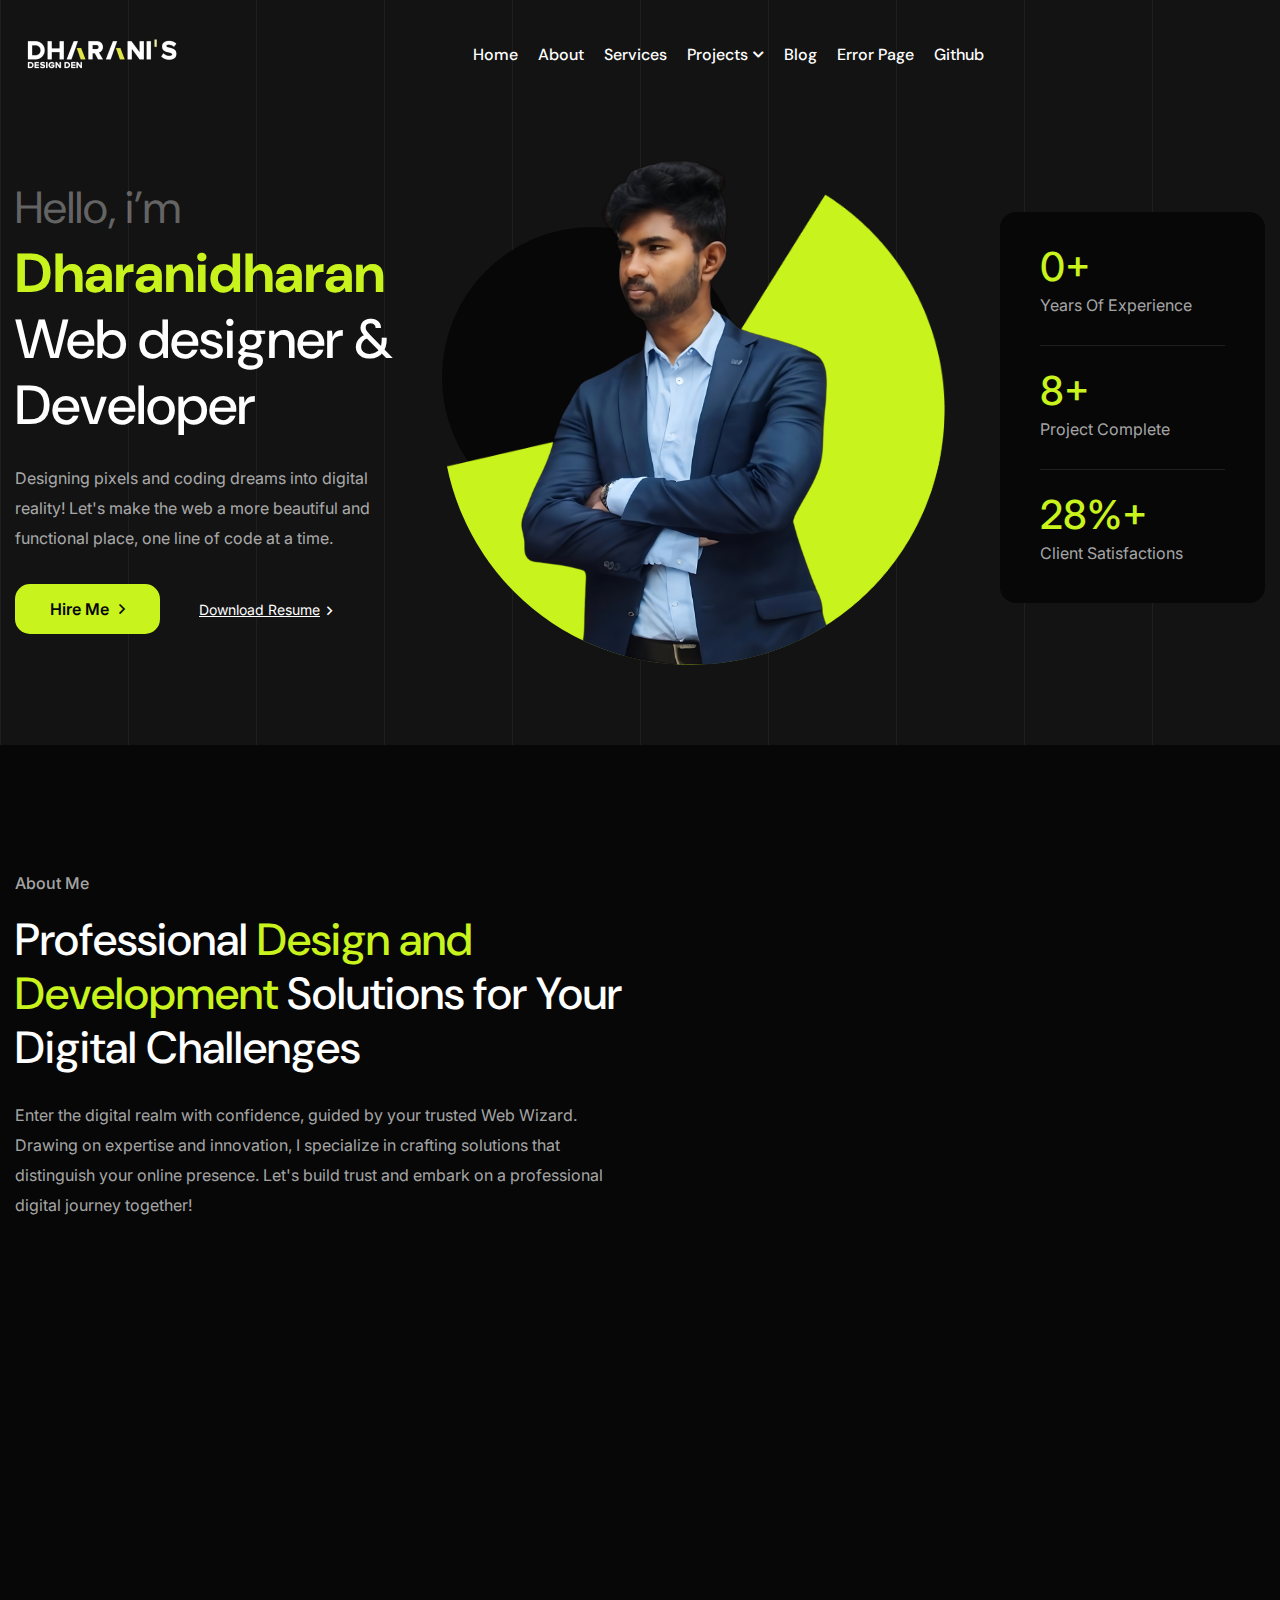
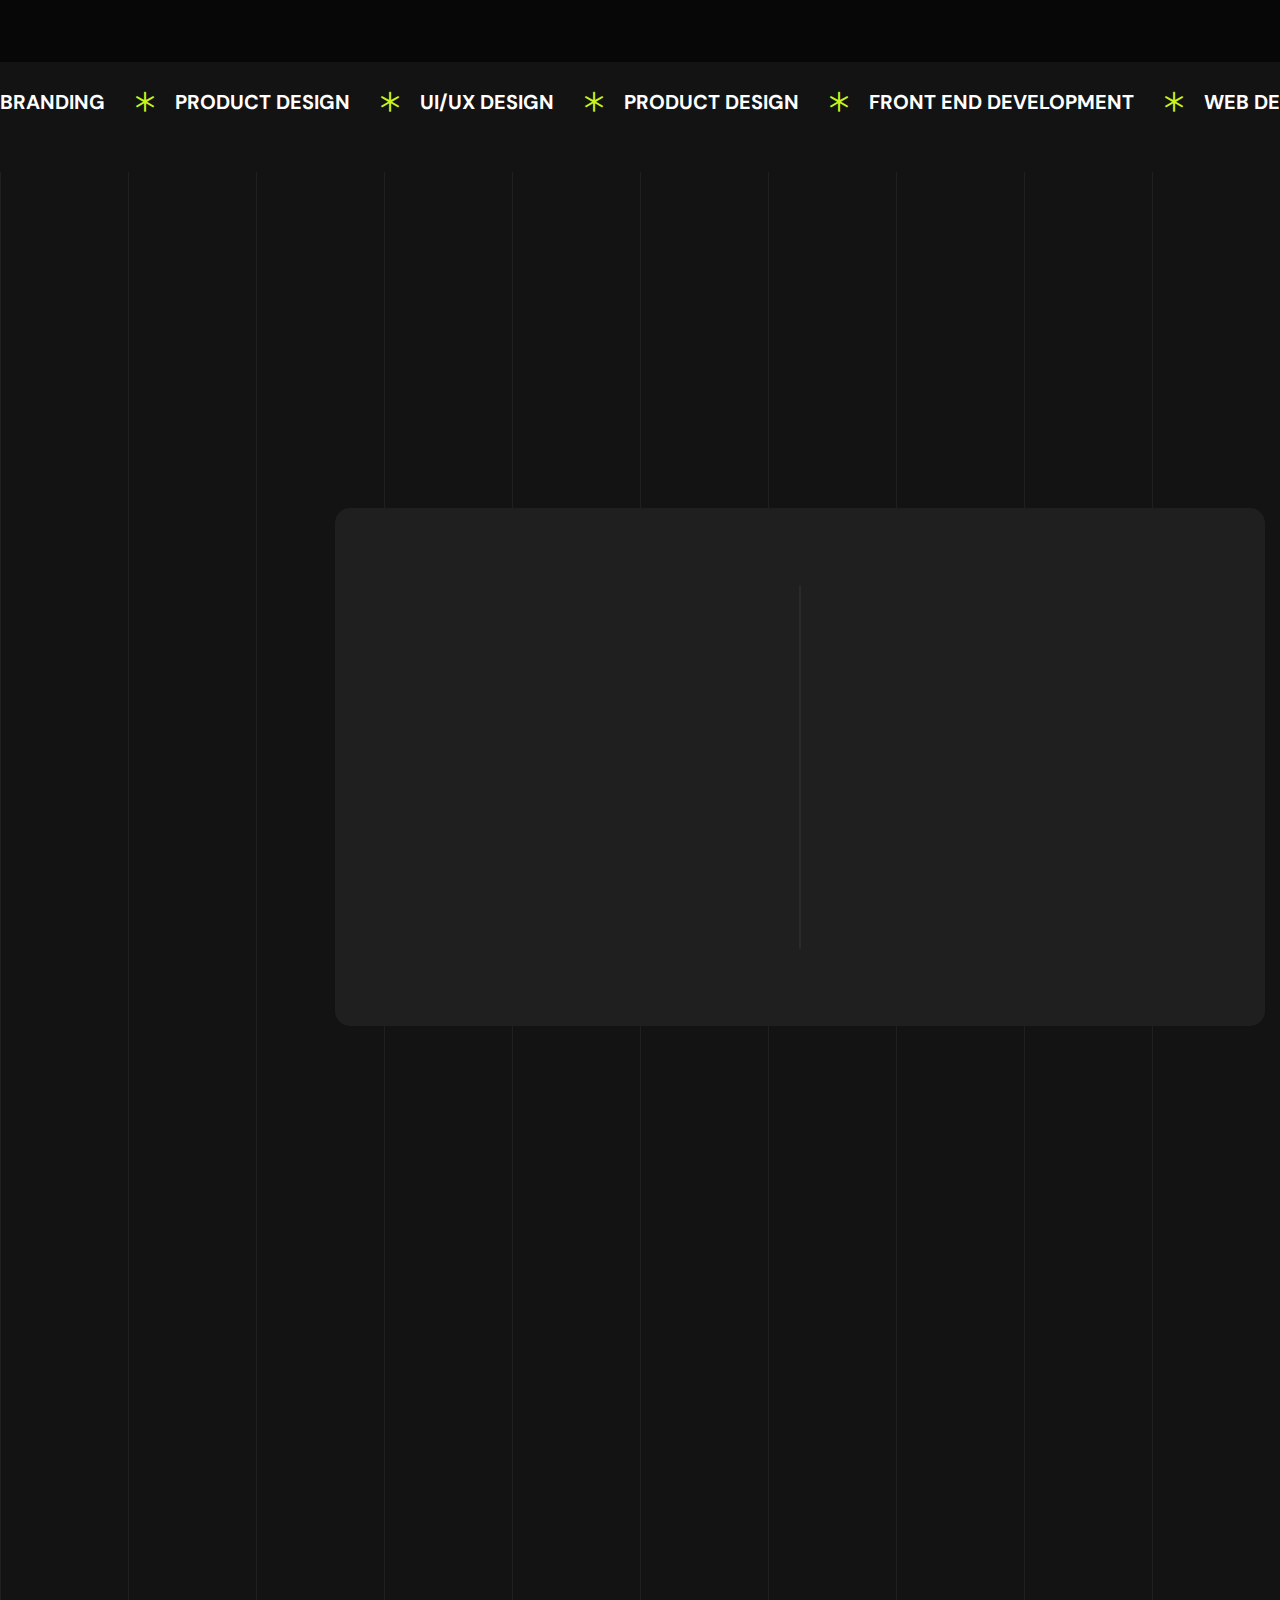
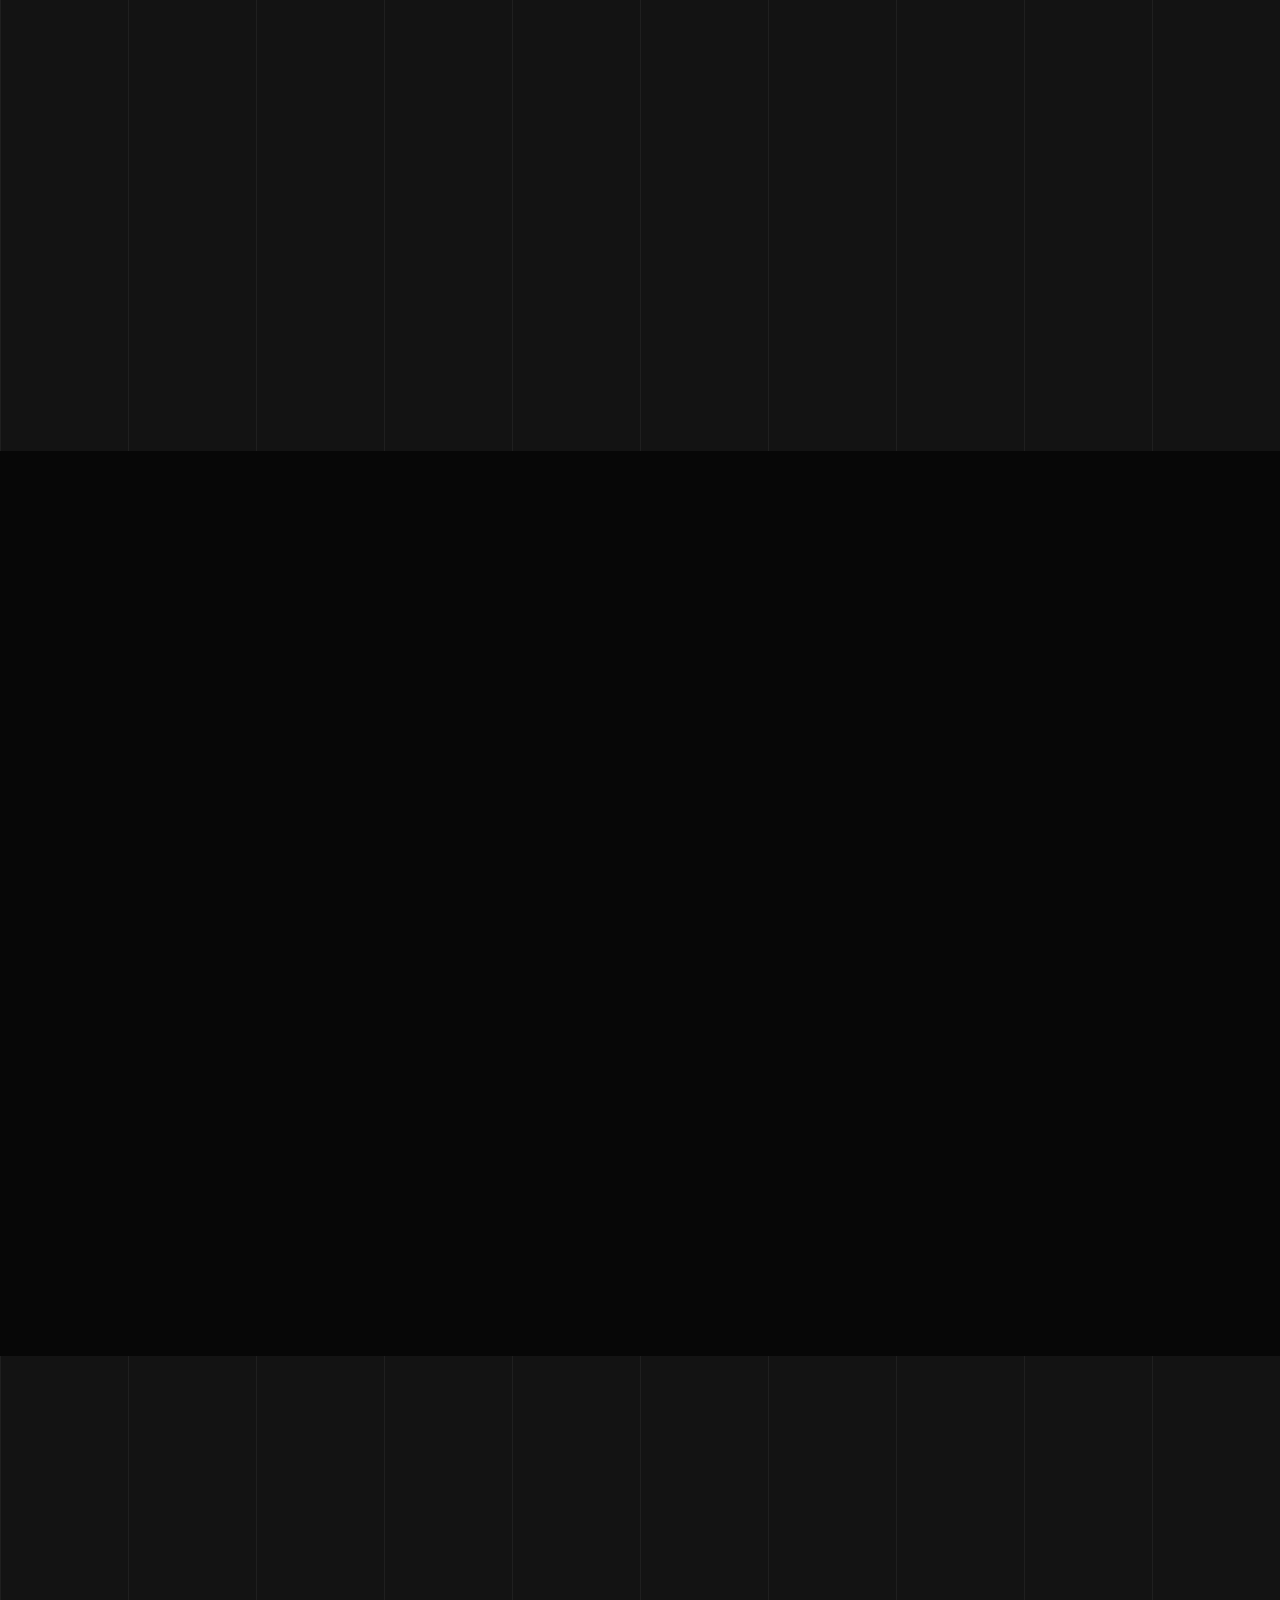
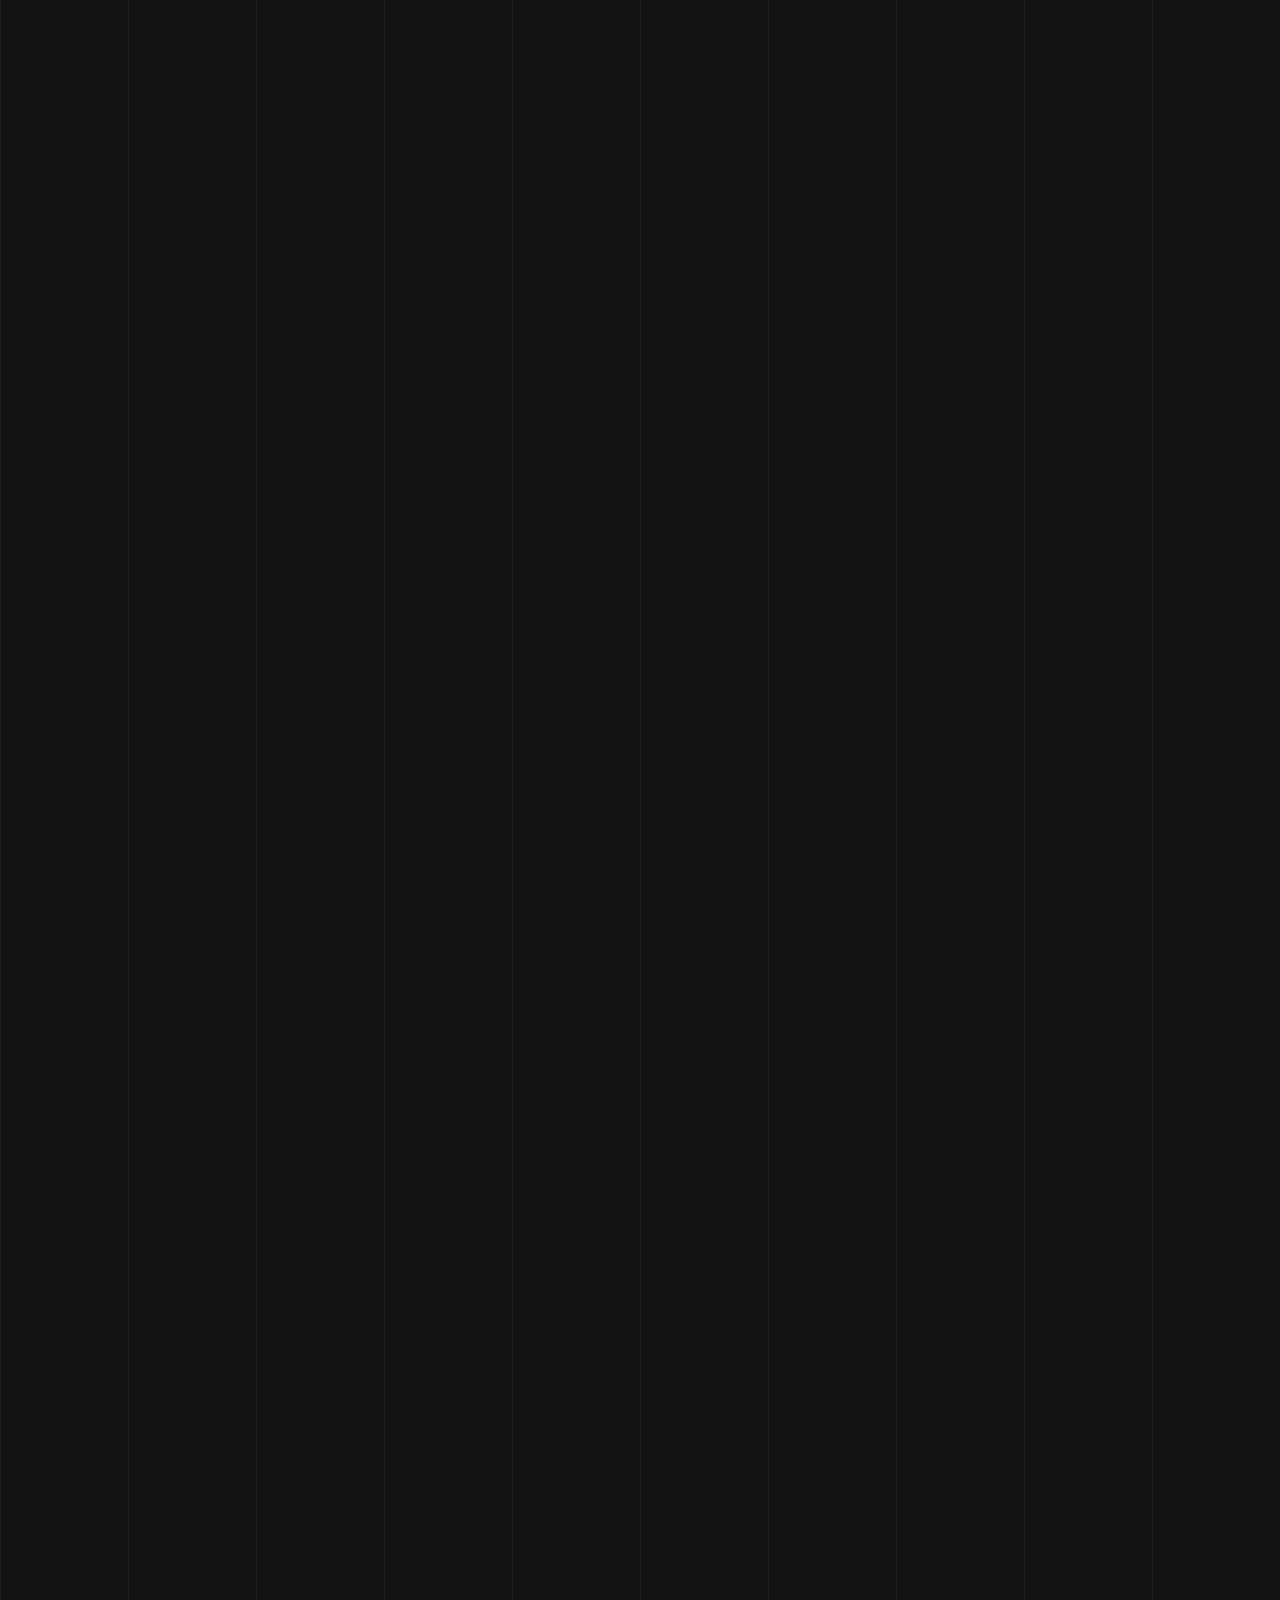
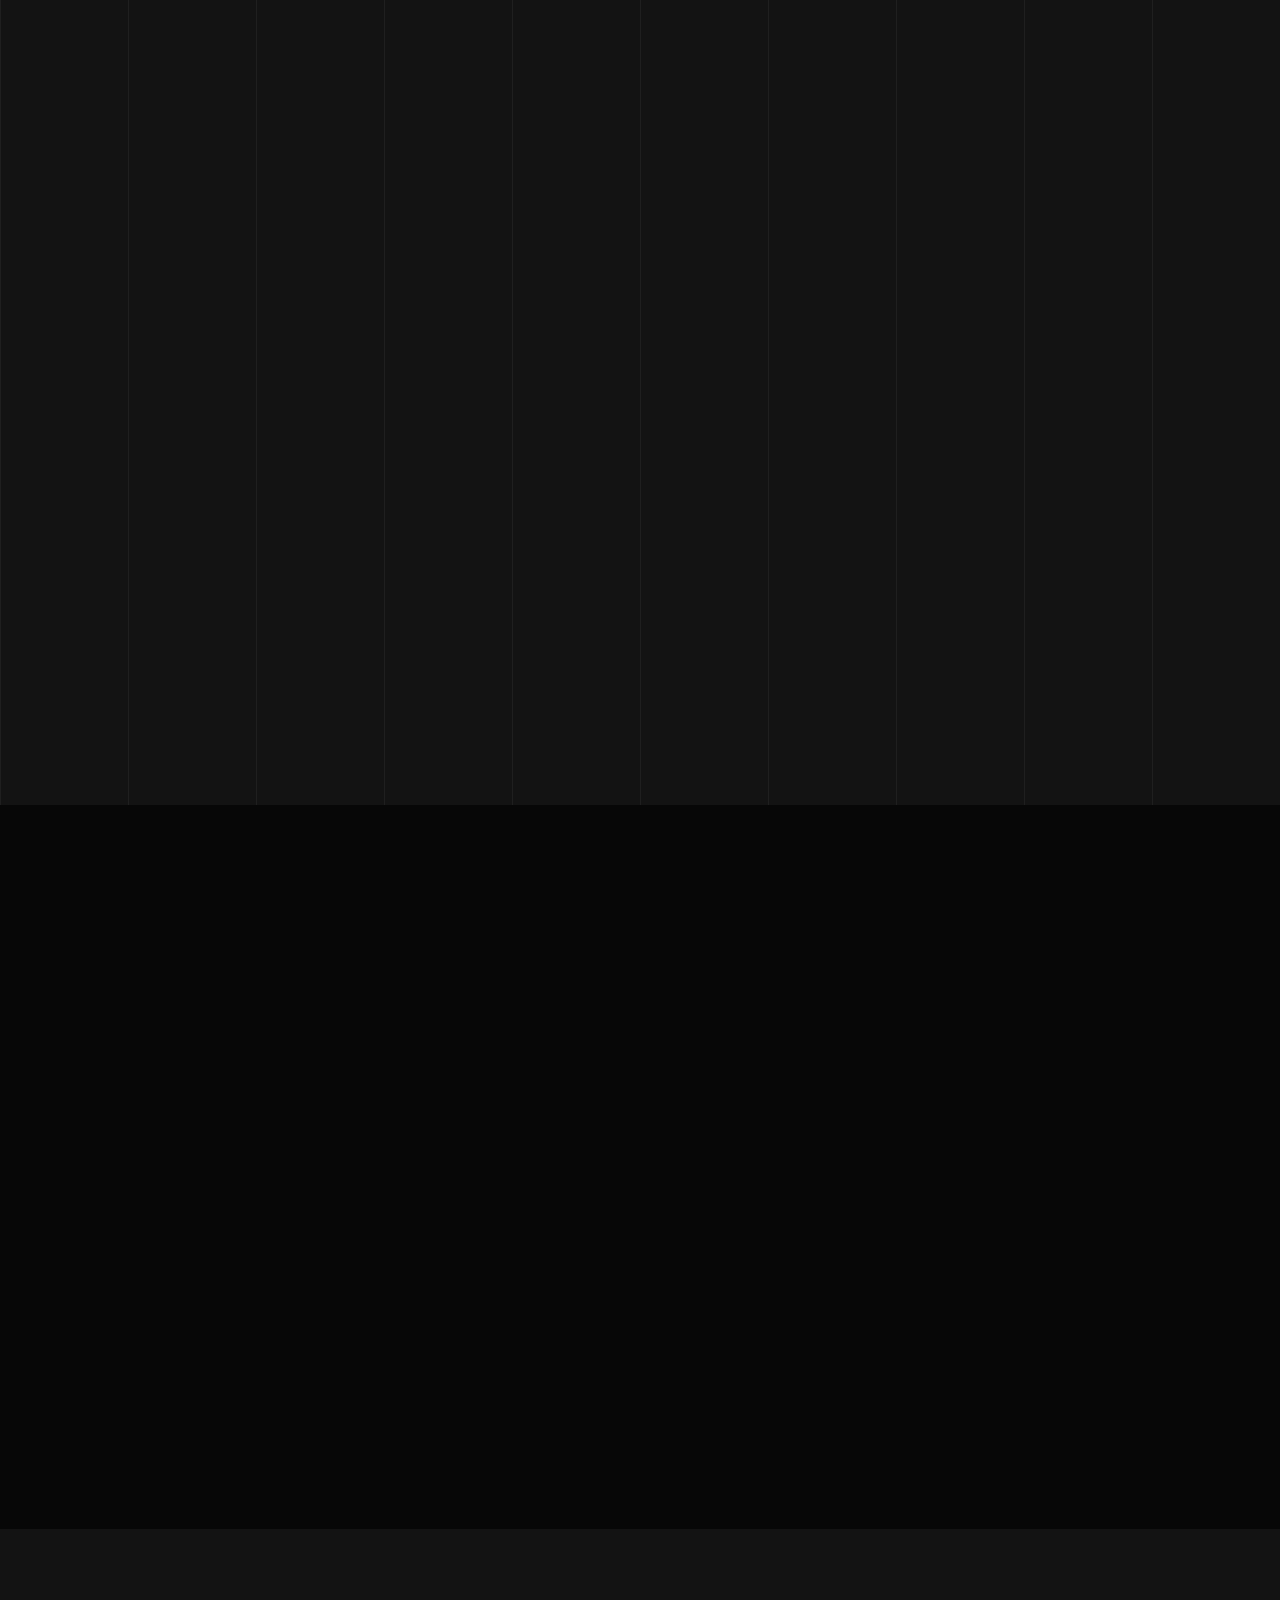
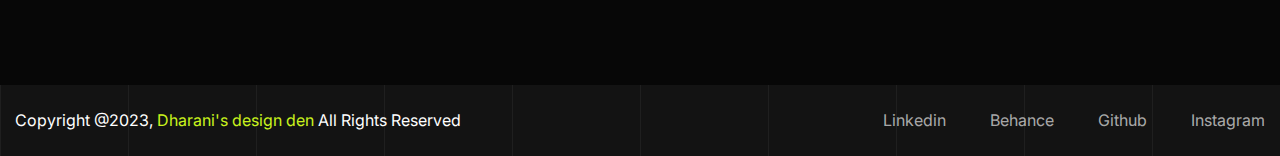
==== commit e21fa07c: "About Dev" ====
--- a/HTML Template/index.html
+++ b/HTML Template/index.html
@@ -70,7 +70,7 @@
                                         <li><a href="#">Home</a>
                                             
                                         </li>
-                                        <li><a href="index.html">about</a></li>
+                                        <li><a href="achivement.html">about</a></li>
                                         <li><a href="services.html">services</a></li>
                                         <li class="dropdown"><a href="#">projects</a>
                                             <ul>
@@ -157,8 +157,8 @@
                             <h1><b>Dharanidharan</b> Web designer & Developer</h1>
                             <p>Designing pixels and coding dreams into digital reality! Let's make the web a more beautiful and functional place, one line of code at a time.</p>
                             <div class="hero-btns">
-                                <a href="contact.html" class="theme-btn">Hire Me <i class="far fa-angle-right"></i></a>
-                                <a href="https://drive.google.com/file/d/1bTiP_uECzHPsLsv6VAlcypUkRiiG8S1W/view?usp=sharing" class="read-more">Download Resume <i class="far fa-angle-right"></i></a>
+                                <a href="https://www.linkedin.com/in/dharanidharan-s-235104227/" class="theme-btn">Hire Me <i class="far fa-angle-right"></i></a>
+                                <a href="https://drive.google.com/file/d/105J1vwBV9IEEyAx5x1pw1nBXCQOoI0py/view?usp=sharing" class="read-more">Download Resume <i class="far fa-angle-right"></i></a>
                             </div>
                         </div>
                     </div>
@@ -523,7 +523,7 @@
                                         With expertise in UI/UX design, HTML/CSS, JavaScript, and CMS development, 
                                         I bring your digital visions to life with seamless functionality and engaging user experiences.</p>
                                 </div>
-                                <a href="about.html" class="theme-btn">Learn More <i class="far fa-angle-right"></i></a>
+                                <a href="https://github.com/Dharanidharan01" class="theme-btn">Learn More <i class="far fa-angle-right"></i></a>
                             </div>
                         </div>
                         <div class="col-lg-7">
@@ -629,10 +629,10 @@
                     <div class="col-xl-5 col-lg-6">
                         <div class="project-content wow fadeInRight delay-0-2s">
                             <span class="sub-title">Application Design</span>
-                            <h2><a href="project-details.html">Mobile Application Design</a></h2>
+                            <h2><a href="projects.html">Mobile Application Design</a></h2>
                             <p>Wool Connect: A Smart India Hackathon 2023 project revolutionizing the Indian wool industry. 
                                 Seamlessly connecting stakeholders through its marketplace, supply chain transparency, and educational resources, it fosters fair trade and sustainability.</p>
-                            <a href="project-details.html" class="details-btn"><i class="far fa-arrow-right"></i></a>
+                            <a href="projects.html" class="details-btn"><i class="far fa-arrow-right"></i></a>
                         </div>
                     </div>
                 </div>
@@ -646,10 +646,10 @@
                     <div class="col-xl-5 col-lg-6 ms-auto">
                         <div class="project-content wow fadeInRight delay-0-2s">
                             <span class="sub-title">E-Commerce website Design</span>
-                            <h2><a href="project-details.html">Website Makeup Design</a></h2>
+                            <h2><a href="projects.html">Website Makeup Design</a></h2>
                             <p>Redesigned clothing e-commerce site on Figma for enhanced user experience and visual appeal. 
                                 Optimized navigation, modern aesthetics, and improved functionality ensure seamless shopping and increased conversions.</p>
-                            <a href="project-details.html" class="details-btn"><i class="far fa-arrow-right"></i></a>
+                            <a href="projects.html"details-btn"><i class="far fa-arrow-right"></i></a>
                         </div>
                     </div>
                 </div>
@@ -662,10 +662,10 @@
                     <div class="col-xl-5 col-lg-6">
                         <div class="project-content wow fadeInRight delay-0-2s">
                             <span class="sub-title">Mobile application Design</span>
-                            <h2><a href="project-details.html">Indian Institute of Science Hackathon</a></h2>
+                            <h2><a href="projects.html">Indian Institute of Science Hackathon</a></h2>
                             <p>Designed a mobile app for the Indian Institute of Science Hackathon using Figma and Bezi. Seamlessly blending design and functionality, 
                                 the app optimizes user experience and advances the event's goals.</p>
-                            <a href="project-details.html" class="details-btn"><i class="far fa-arrow-right"></i></a>
+                            <a href="projects.html" class="details-btn"><i class="far fa-arrow-right"></i></a>
                         </div>
                     </div>
                 </div>
@@ -678,10 +678,10 @@
                     <div class="col-xl-5 col-lg-6 ms-auto">
                         <div class="project-content wow fadeInRight delay-0-2s">
                             <span class="sub-title">Visual Design</span>
-                            <h2><a href="project-details.html">Web application design</a></h2>
+                            <h2><a href="projects.html">Web application design</a></h2>
                             <p>Crafted a captivating landing page for a startup using Figma. The design showcases the company's 
                                 unique value proposition with engaging visuals and intuitive navigation, driving user engagement and conversions.</p>
-                            <a href="project-details.html" class="details-btn"><i class="far fa-arrow-right"></i></a>
+                            <a href="projects.html" class="details-btn"><i class="far fa-arrow-right"></i></a>
                         </div>
                     </div>
                 </div>
--- a/HTML Template/assets/css/style.css
+++ b/HTML Template/assets/css/style.css
@@ -3816,7 +3816,7 @@
     background: var(--primary-color); }
     @media only screen and (min-width: 576px) {
       .hero-area-two .author-image-part .bg-circle {
-        width: 485px;
+        width: 100%px;
         height: 485px; } }
     @media only screen and (max-width: 479px) {
       .hero-area-two .author-image-part .bg-circle {
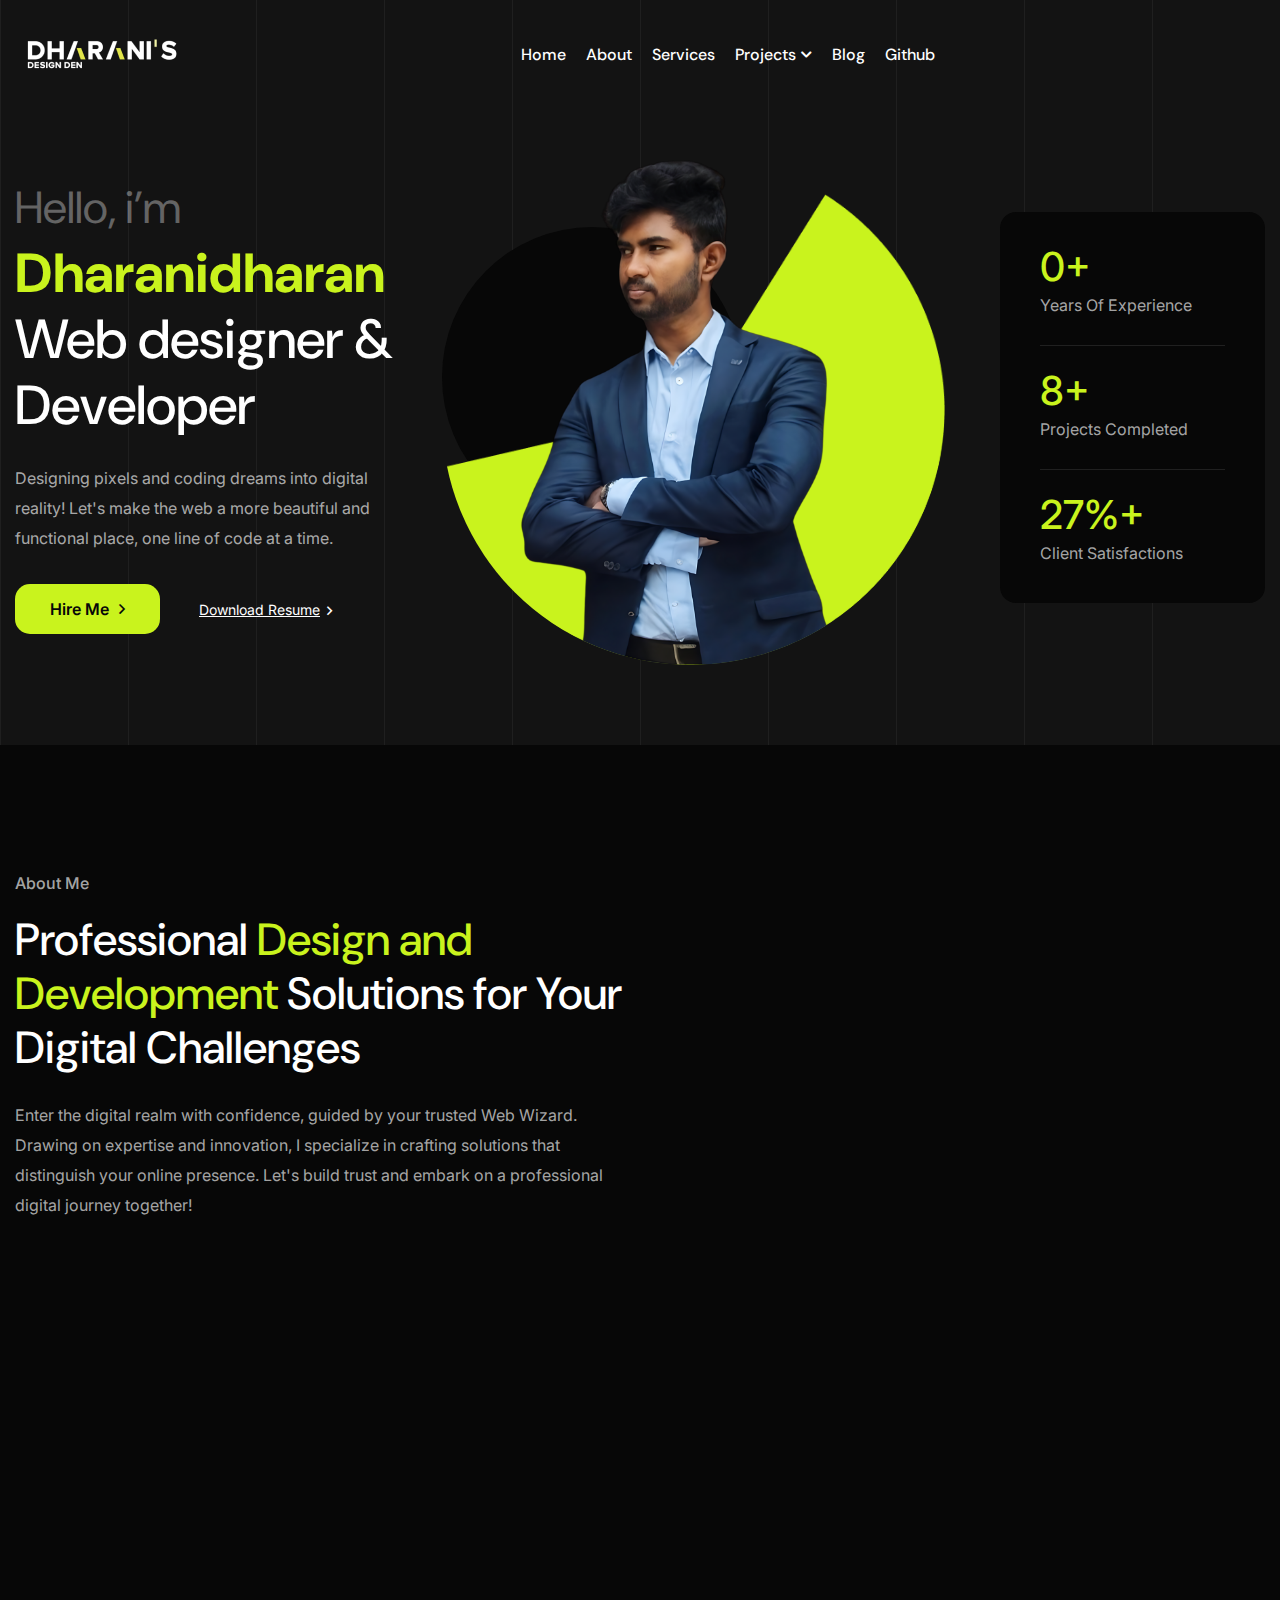
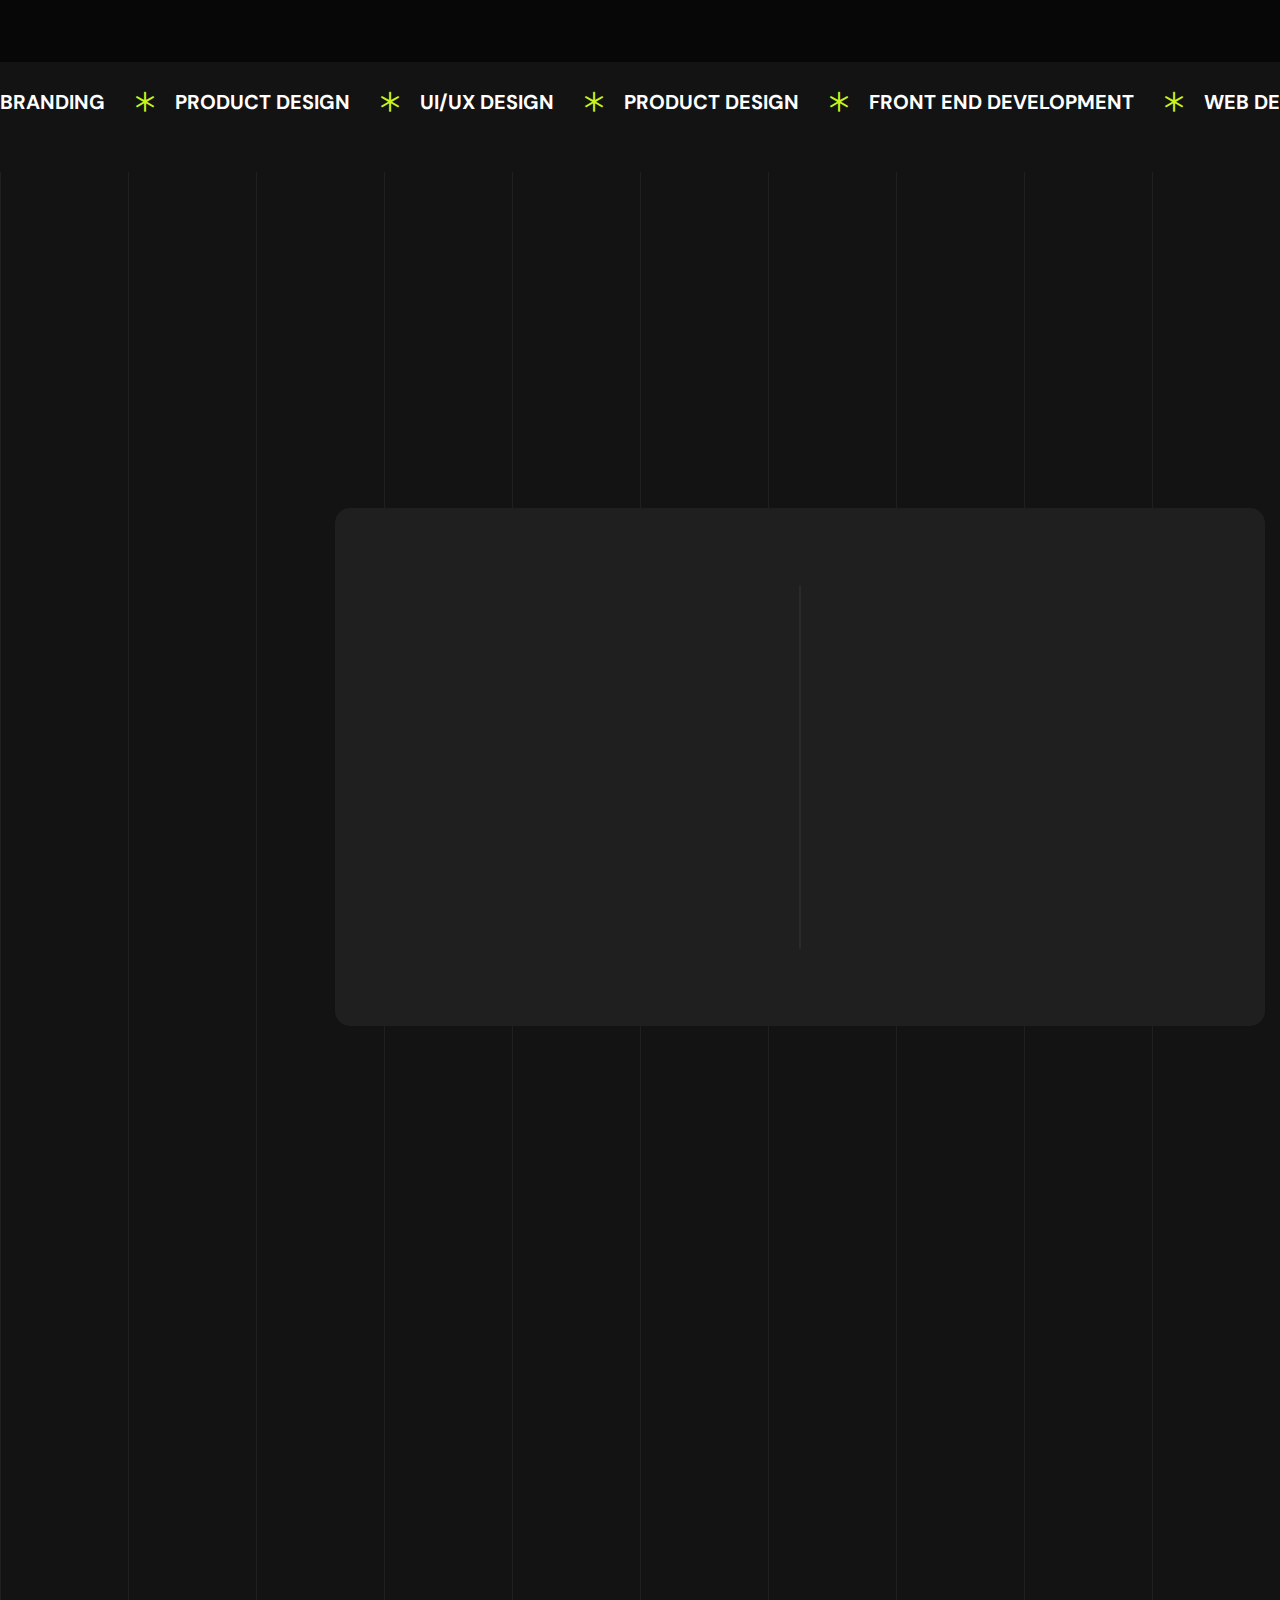
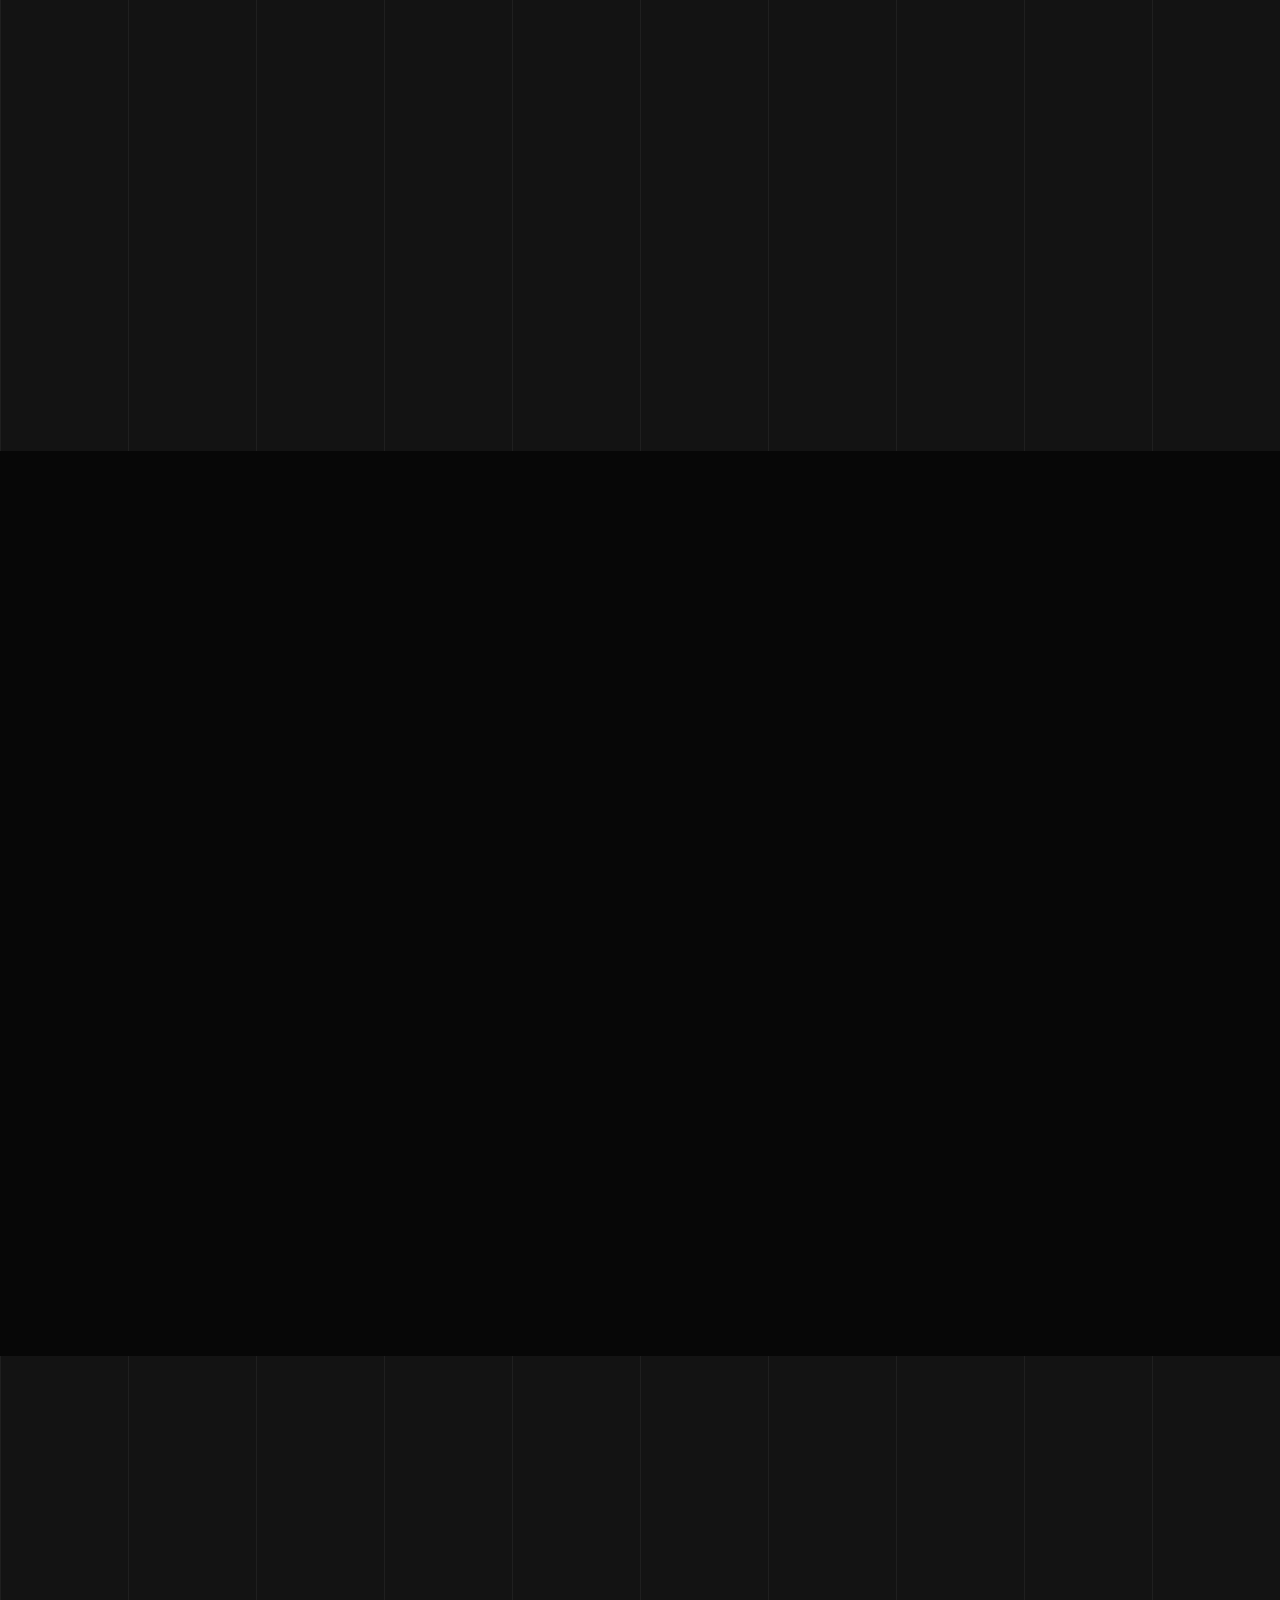
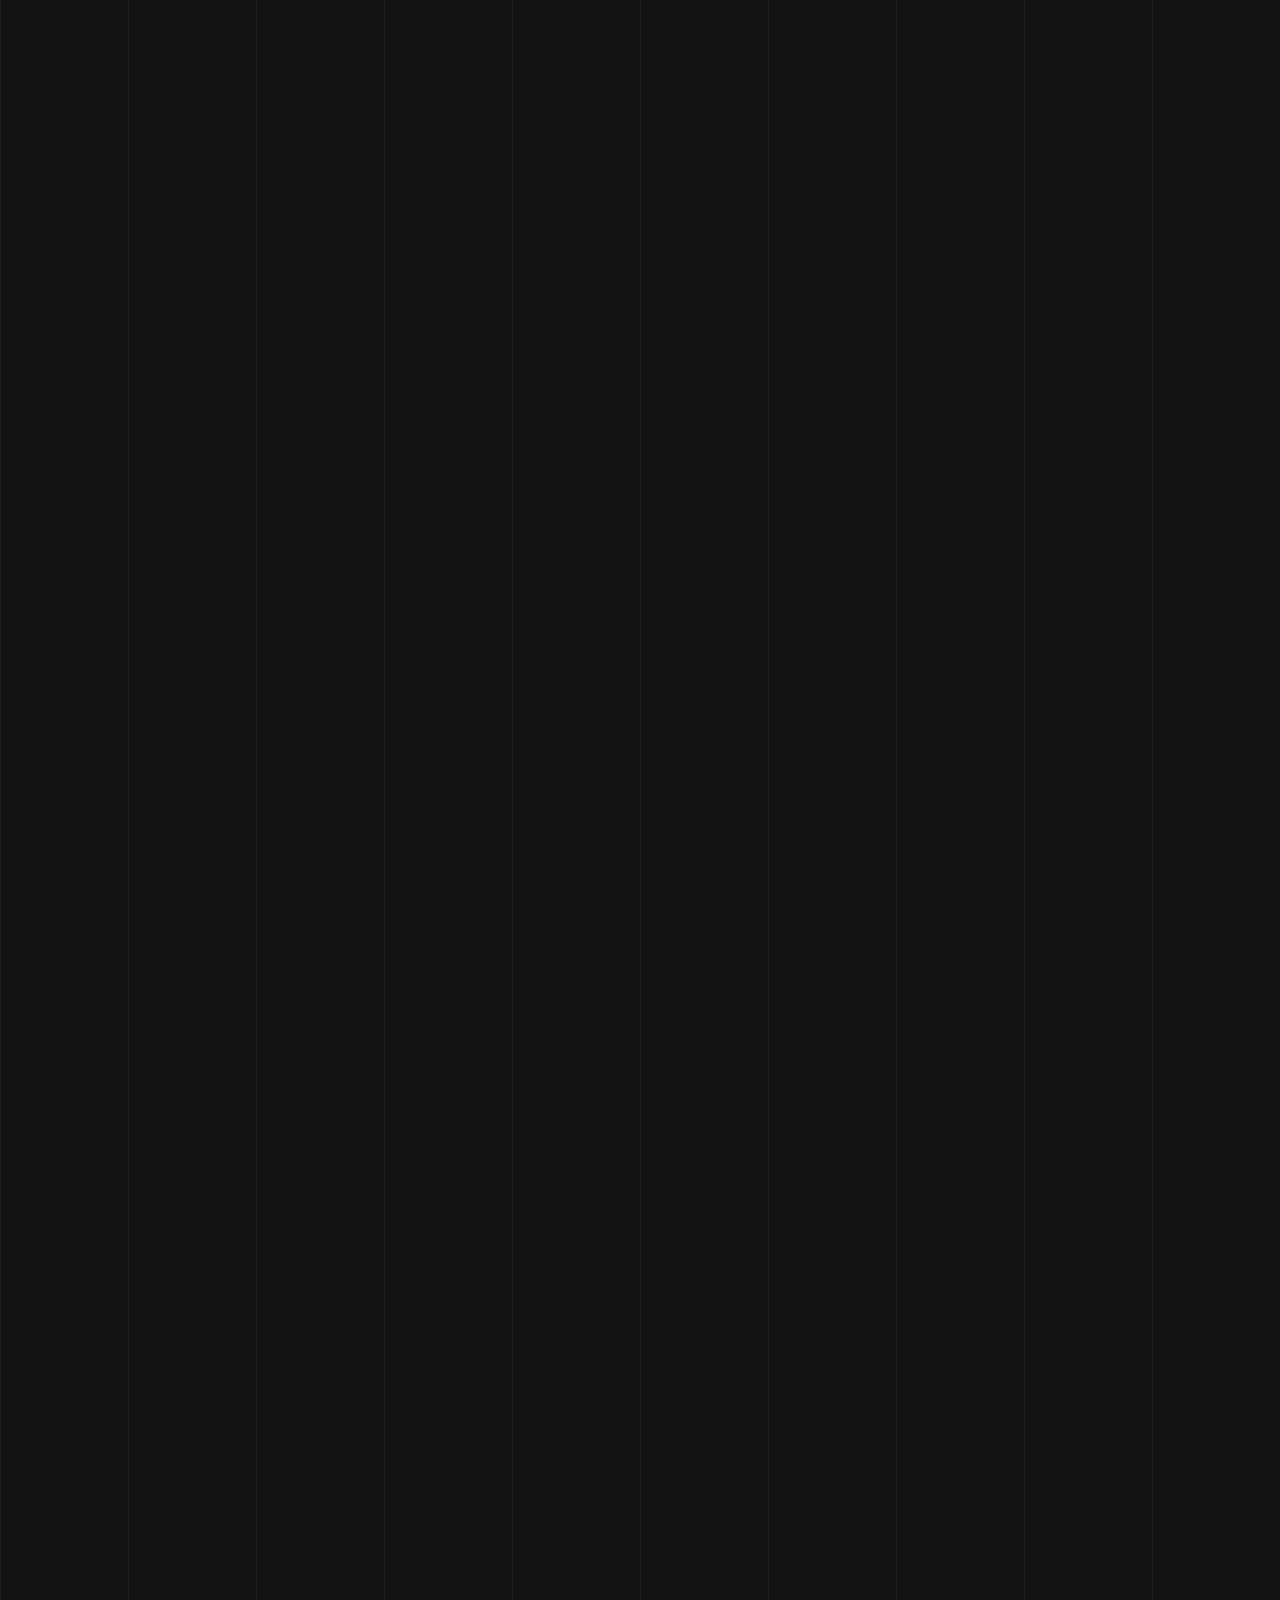
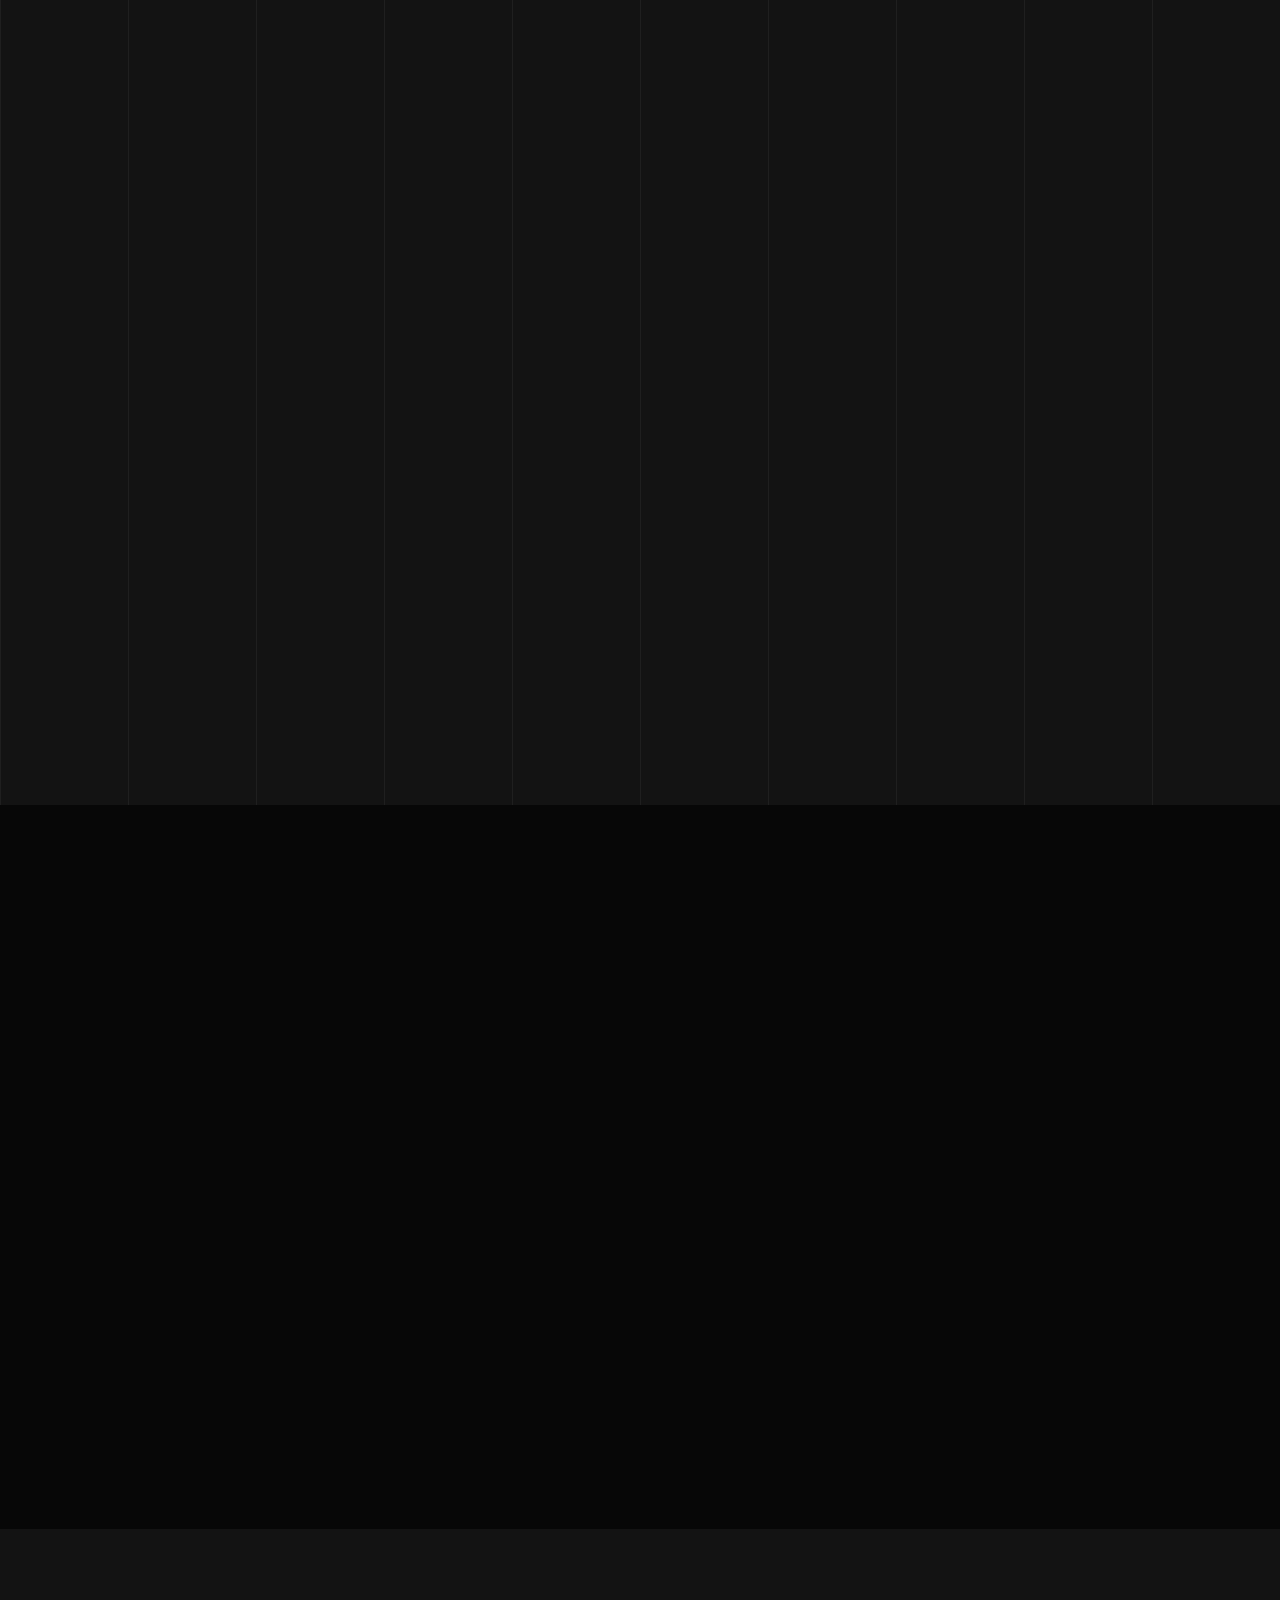
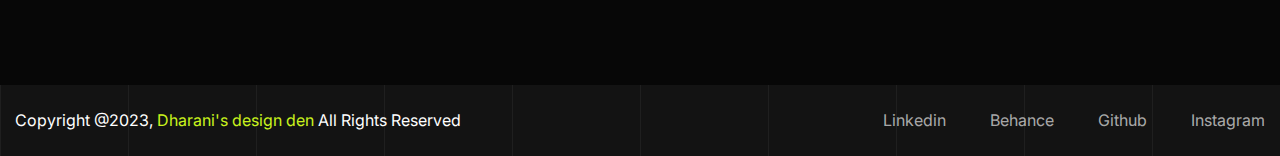
==== commit d4d83ab3: "Dev 4" ====
--- a/HTML Template/index.html
+++ b/HTML Template/index.html
@@ -78,13 +78,11 @@
                                                
                                             </ul>
                                         </li>
-                                        <li><a href="#">blog</a>
+                                        <li><a href="https://medium.com/@dharanidharans175">blog</a>
                                            
                                         </li>
                                         
-                                            <ul>
-                                                <li><a href="404.html">Error Page</a></li>
-                                            </ul>
+                                            
                                         </li>
                                         <li><a href="https://github.com/Dharanidharan01">Github</a></li>
                                     </ul>
@@ -170,13 +168,13 @@
                             </div>
                             <div class="counter-item counter-text-wrap">
                                 <span class="count-text plus" data-speed="3000" data-stop="30">0</span>
-                                <span class="counter-title">Project Complete</span>
+                                <span class="counter-title">Projects Completed</span>
                             </div>
                             <div class="counter-item counter-text-wrap">
                                 <span class="count-text percent" data-speed="3000" data-stop="99">0</span>
                                 <span class="counter-title">Client Satisfactions</span>
                             </div>
-                        </div>
+                        </div>   
                     </div>
                     <div class="col-lg-5">
                         <div class="author-image-part wow fadeIn delay-0-3s">
@@ -710,7 +708,7 @@
                                 <div class="section-title mb-40">
                                     <span class="sub-title mb-15">Clients Testimonials</span>
                                     <h2>I’ve 20+ Clients <span>Feedback</span></h2>
-                                    <p>Sed ut perspiciatis unde omnin natus totam rem aperiam eaque inventore veritatis</p>
+                                    <p>Experience the satisfaction of 20+ delighted clients! Our portfolio boasts a rich tapestry of feedback from diverse clientele, highlighting our commitment to excellence and client satisfaction.</p>
                                 </div>
                                 <div class="slider-arrows">
                                     <button class="testimonial-prev"><i class="fal fa-arrow-left"></i></button>
@@ -742,11 +740,11 @@
                                 </div>
                                 <div class="testimonial-item wow fadeInUp delay-0-2s">
                                     <div class="author">
-                                        <img src="assets/images/testimonials/author3.png" alt="Author">
+                                        <img src="assets/images/testimonials/image.png" alt="Author">
                                     </div>
                                     <div class="text">Choosing to work with Dharanidharan was one of the best decisions we made. Their designs not only look great but also provided a satisfying user experience</div>
                                     <div class="testi-des">
-                                        <h5>Jashwanth</h5>
+                                        <h5>Kunal</h5>
                                         <span>Senior SDE</span>
                                     </div>
                                 </div>
@@ -882,10 +880,10 @@
                         <div class="social-flow">
                             <h4>Follow :</h4>
                             <div class="social-style-one">
-                                <a href="#"><i class="fab fa-linkedin"></i></a>
-                                <a href="#"><i class="fab fa-github"></i></a>
-                                <a href="#"><i class="fab fa-instagram"></i></a>
-                                <a href="#"><i class="fab fa-behance"></i></a>
+                                <a href="https://www.linkedin.com/in/dharanidharan-s-235104227/"><i class="fab fa-linkedin"></i></a>
+                                <a href="https://github.com/Dharanidharan01"><i class="fab fa-github"></i></a>
+                                <a href="https://www.instagram.com/dharanidharan_._/"><i class="fab fa-instagram"></i></a>
+                                <a href="https://www.behance.net/dharanidharans1"><i class="fab fa-behance"></i></a>
                             </div>
                         </div>
                     </div>
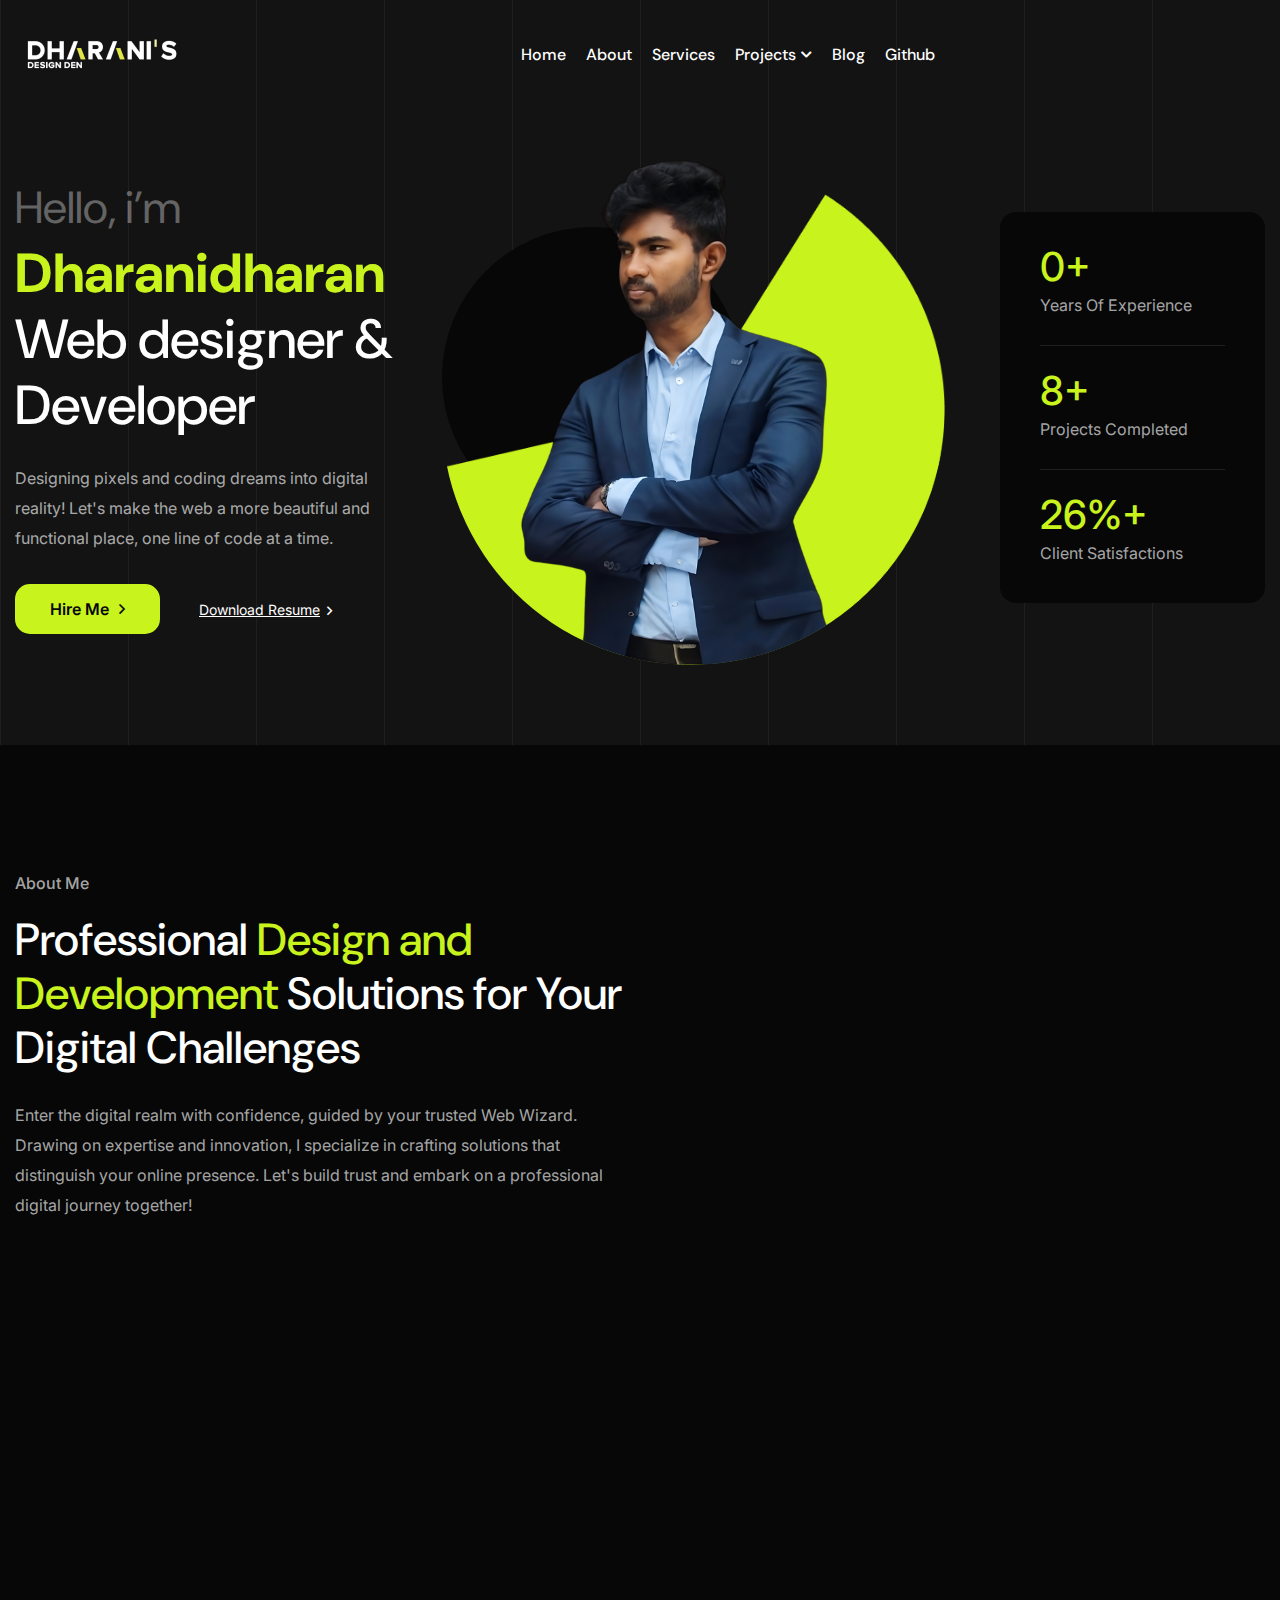
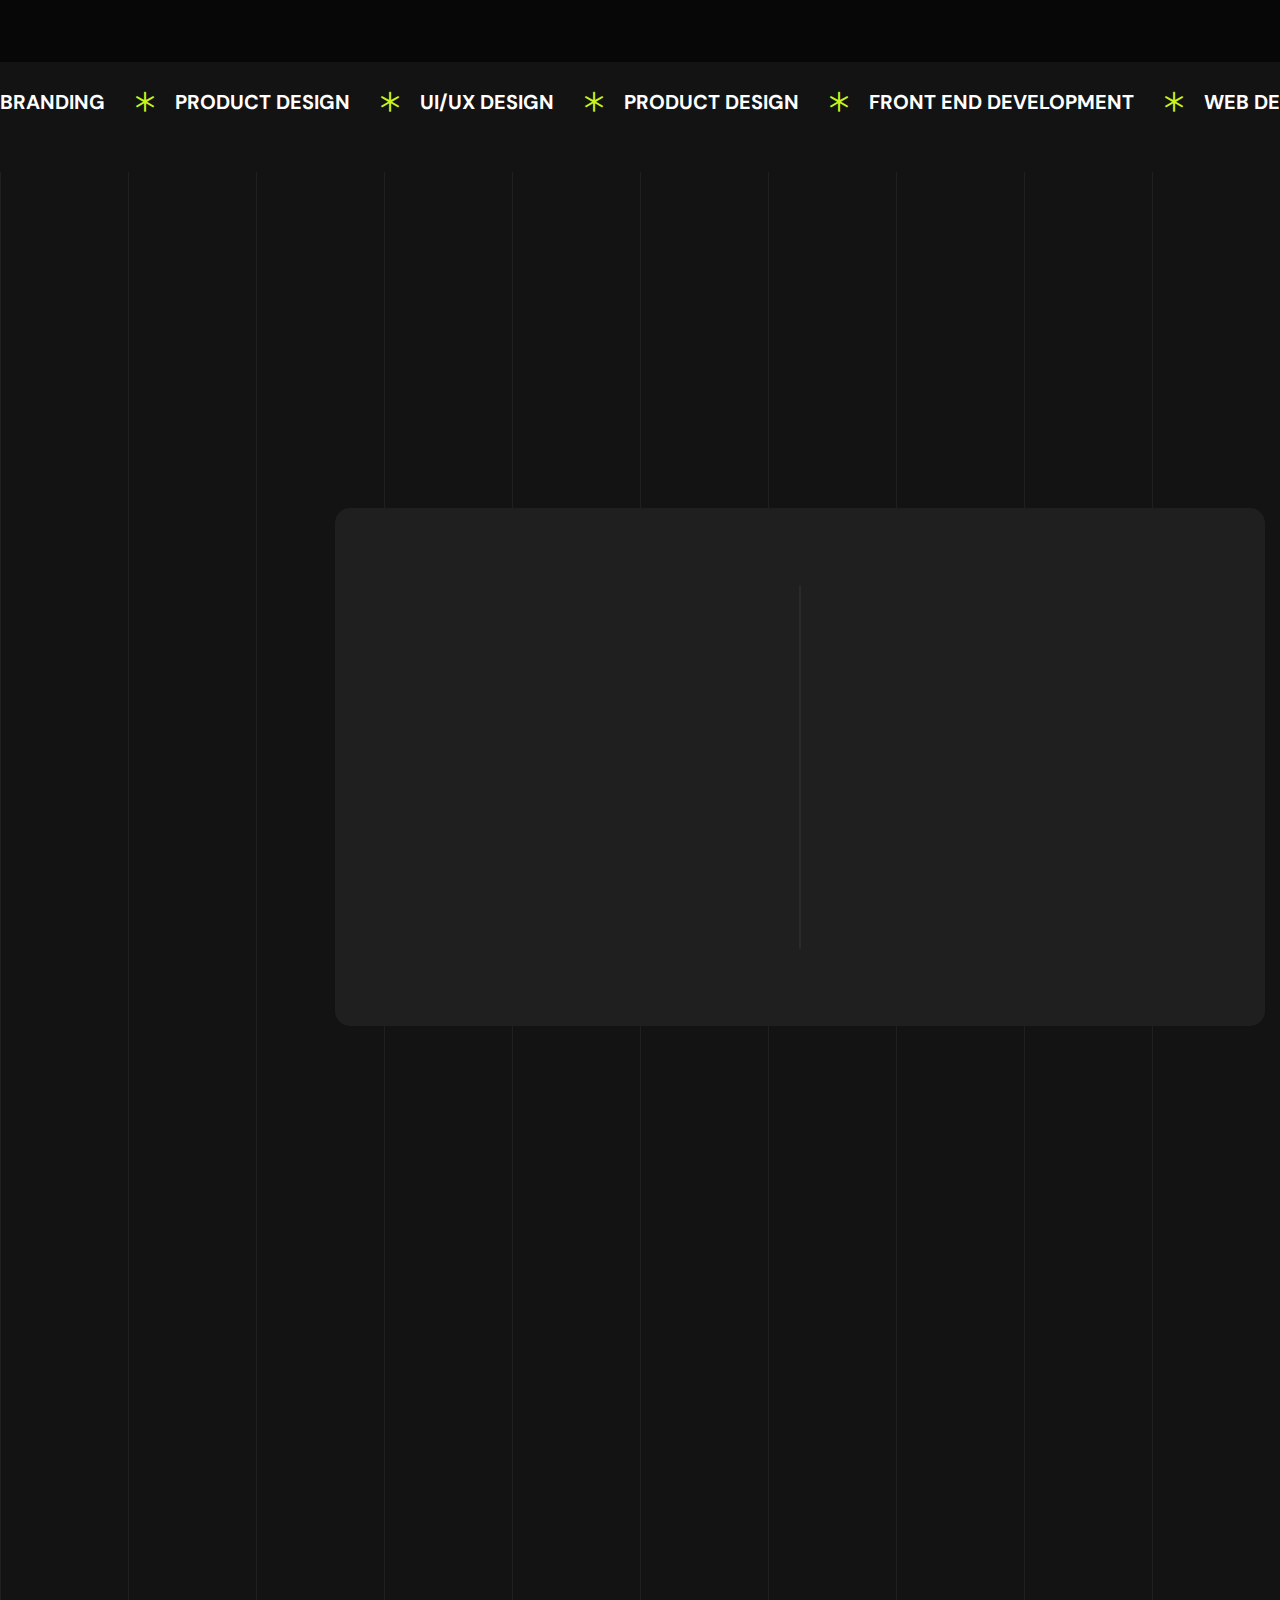
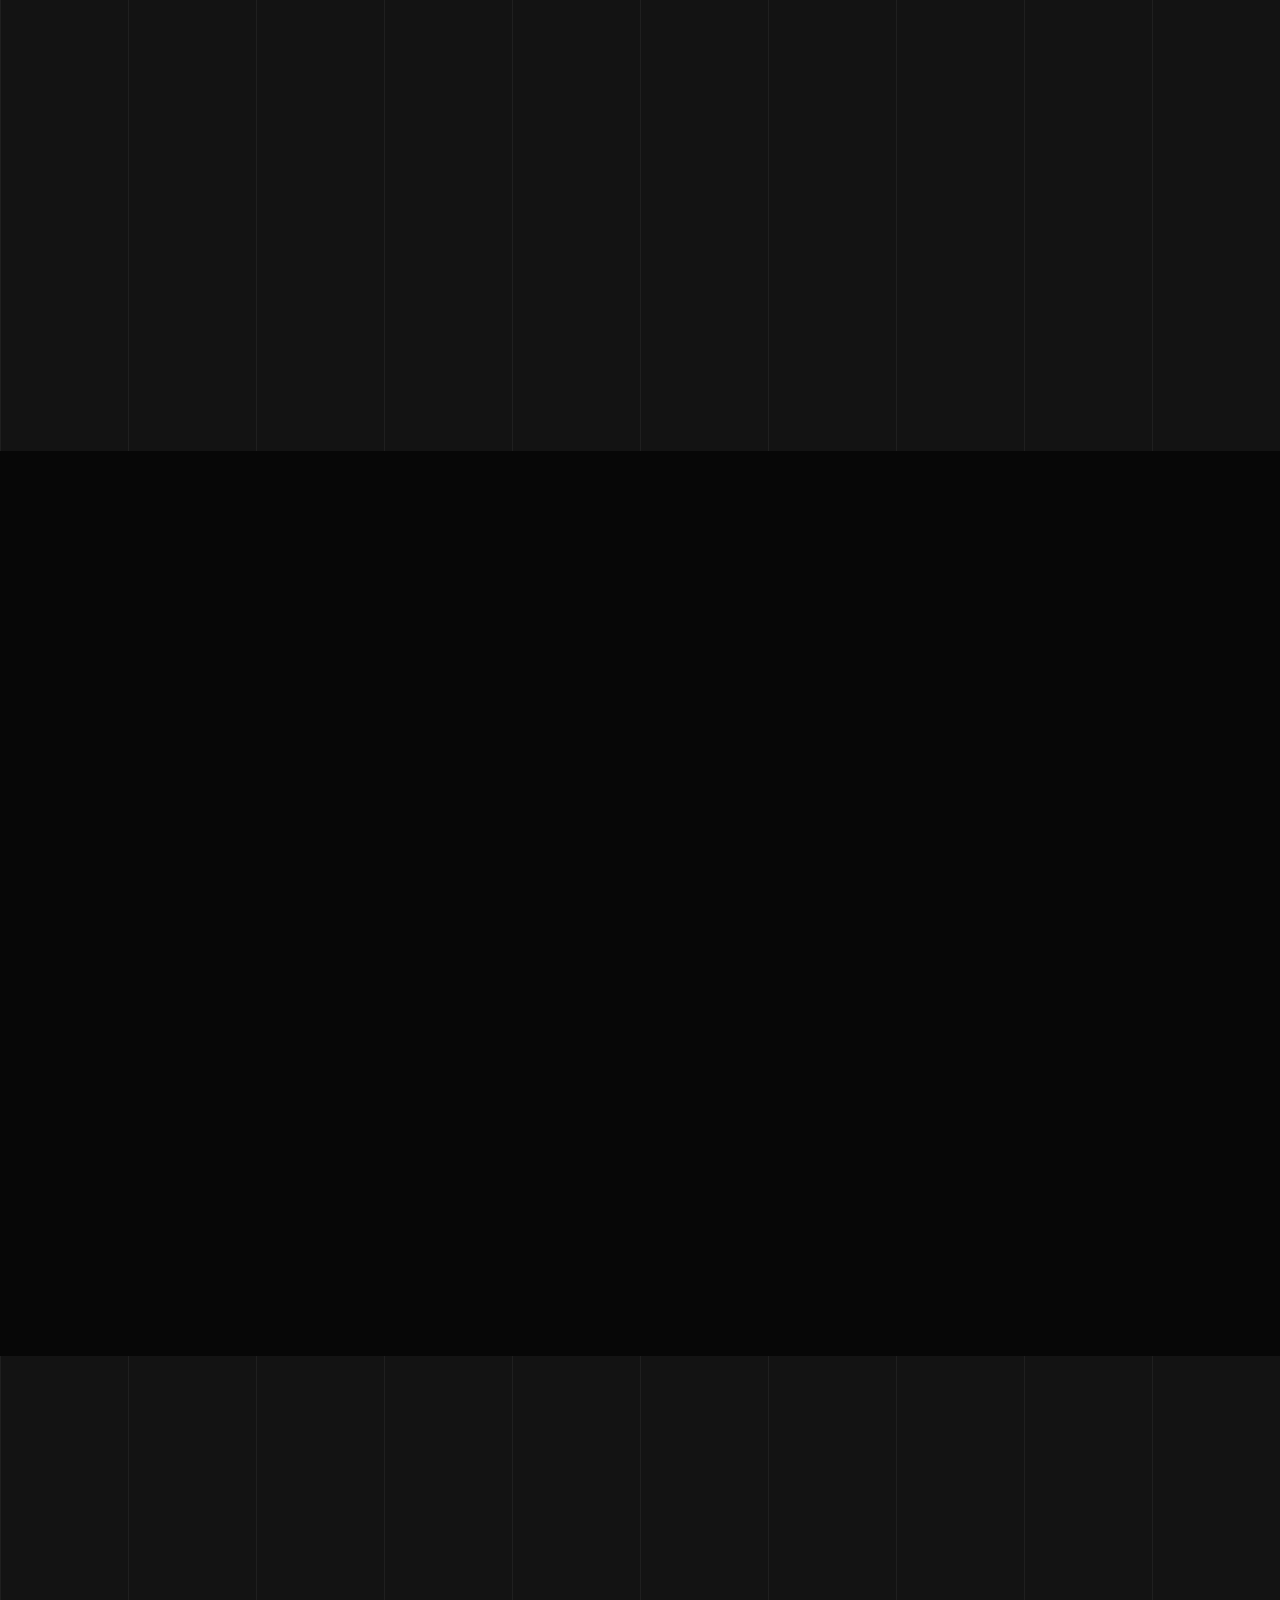
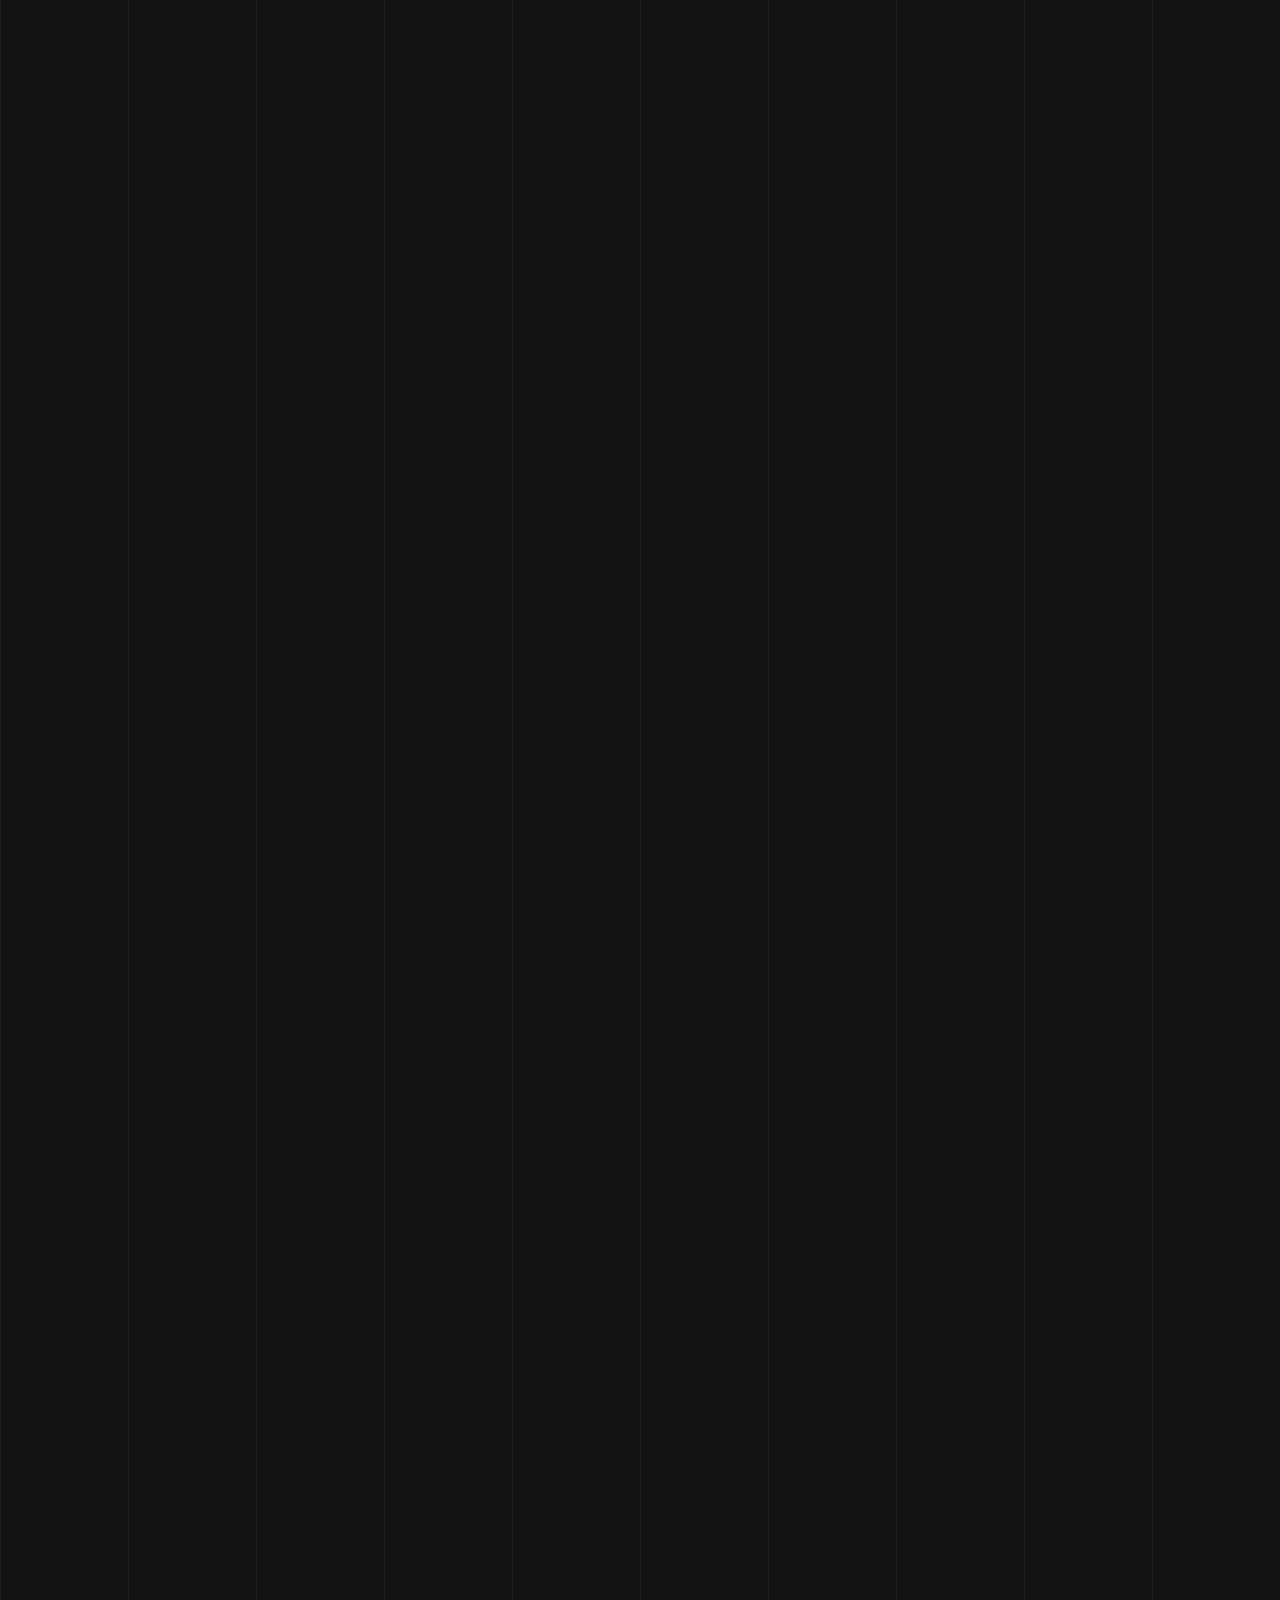
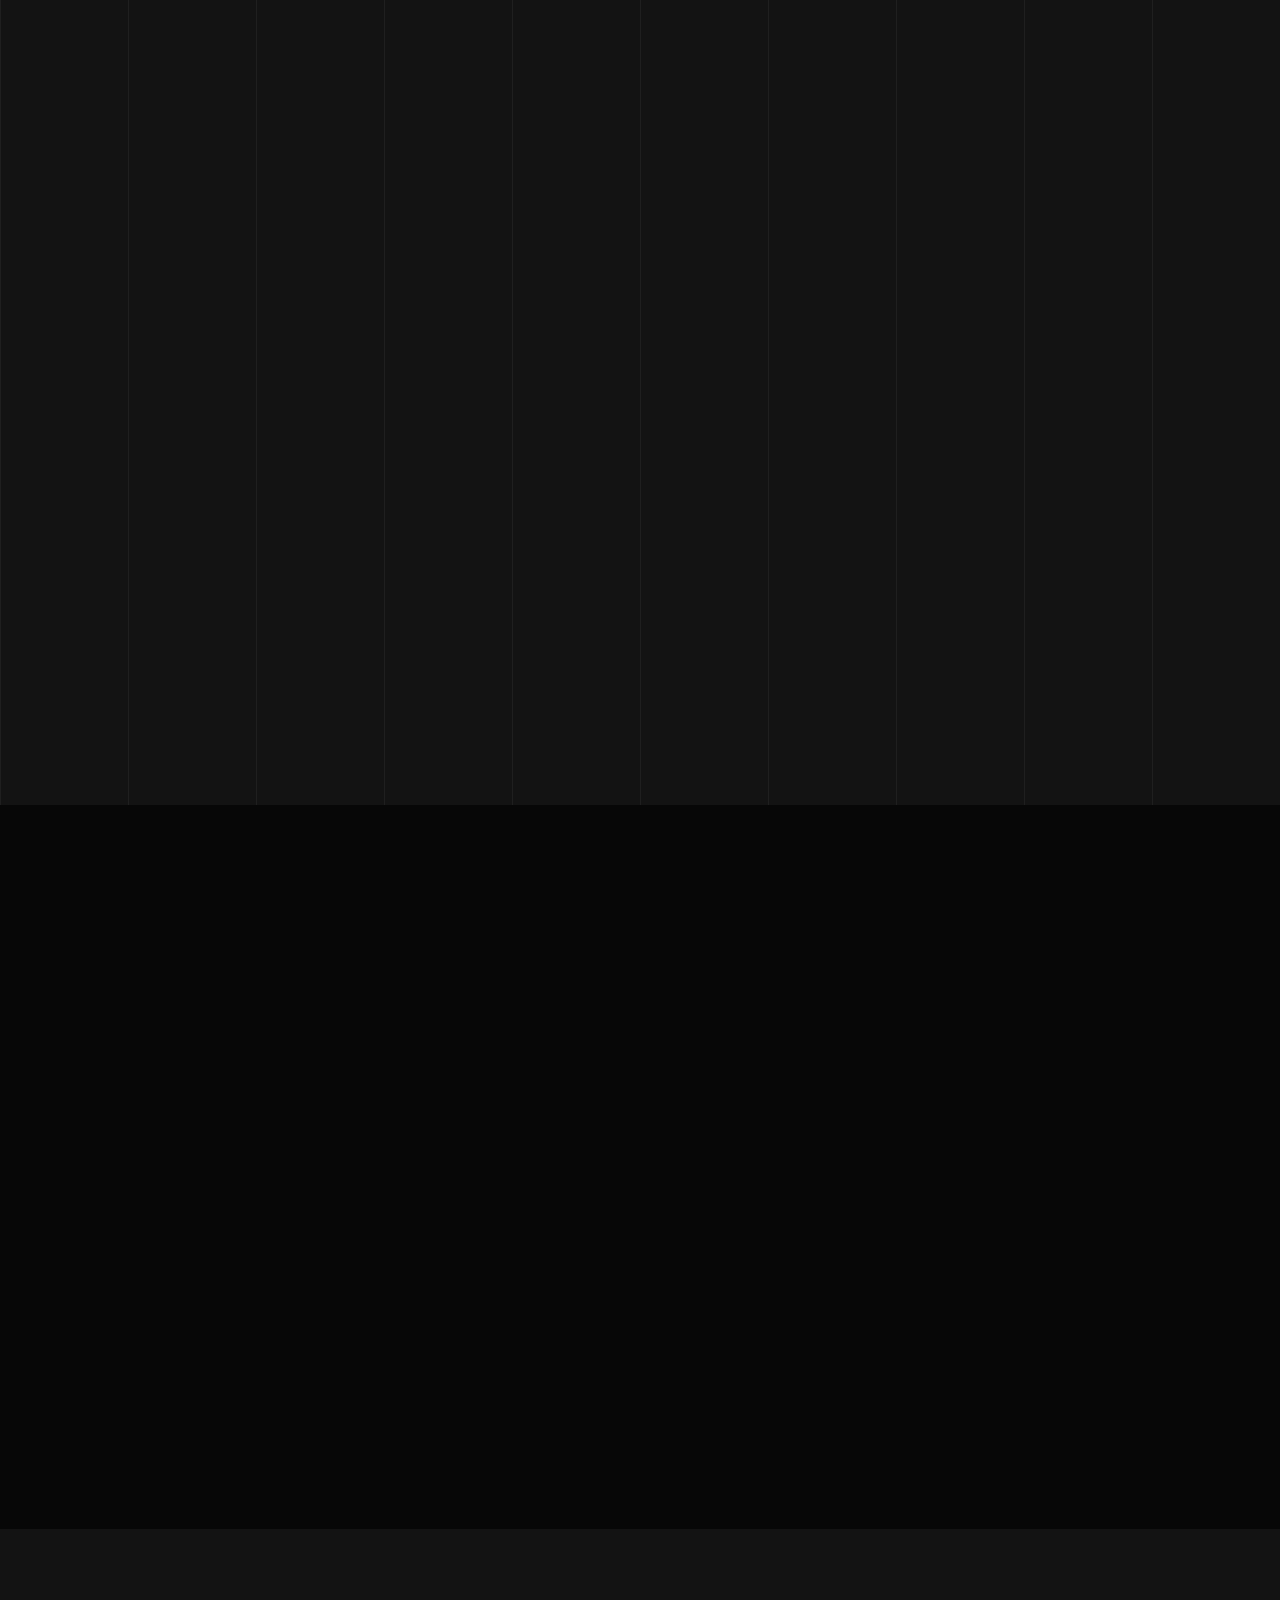
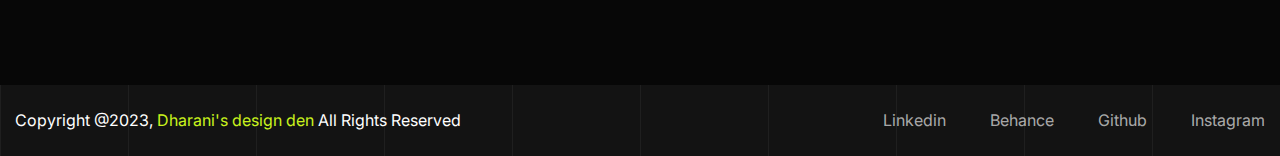
==== commit 9cd7bc16: "New commit" ====
--- a/HTML Template/index.html
+++ b/HTML Template/index.html
@@ -538,7 +538,7 @@
                                         <div class="skill-item wow fadeInUp delay-0-3s">
                                             <img src="assets/images/skills/skill2.png" alt="Skill">
                                             <h5>React Js</h5>
-                                            <span class="percent">83</span>
+                                            <span class="percent">83%</span>
                                         </div>
                                     </div>
                                     <div class="col-xl-3 col-lg-4 col-md-3 col-sm-4 col-6">
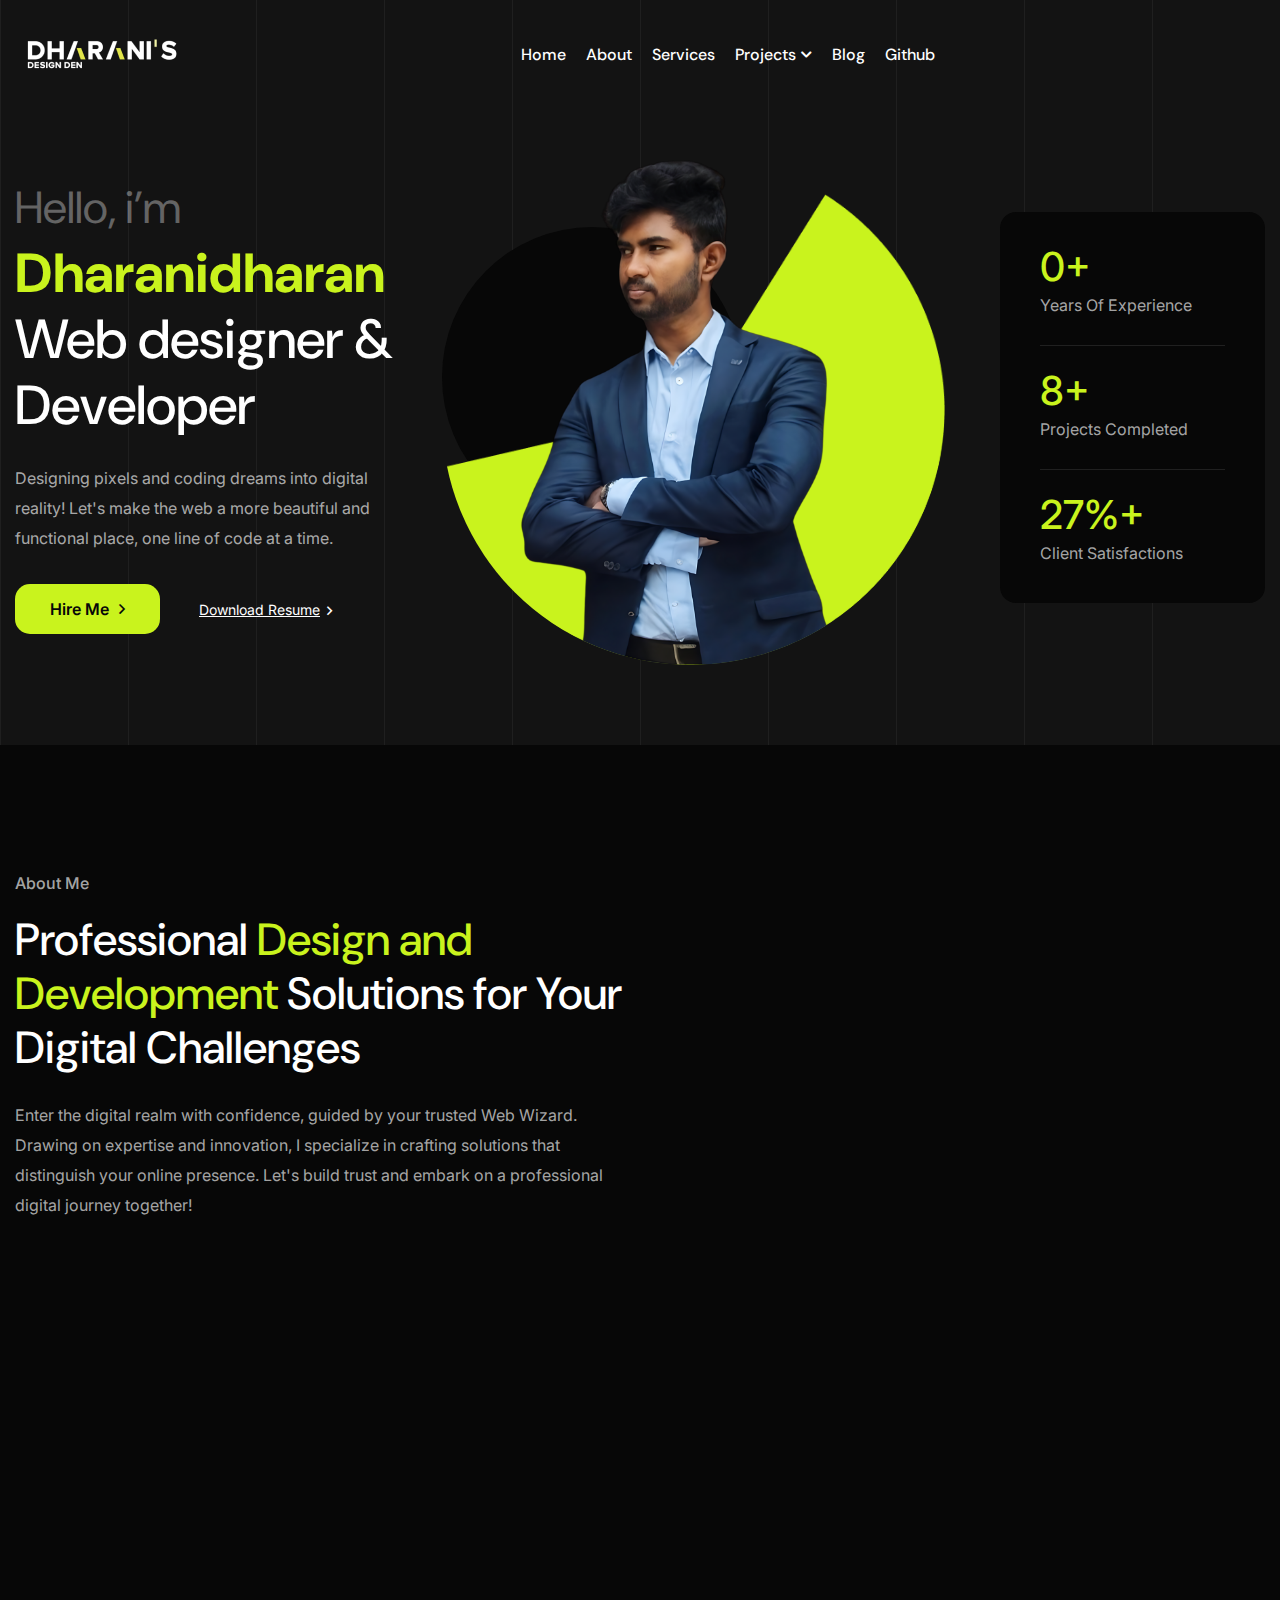
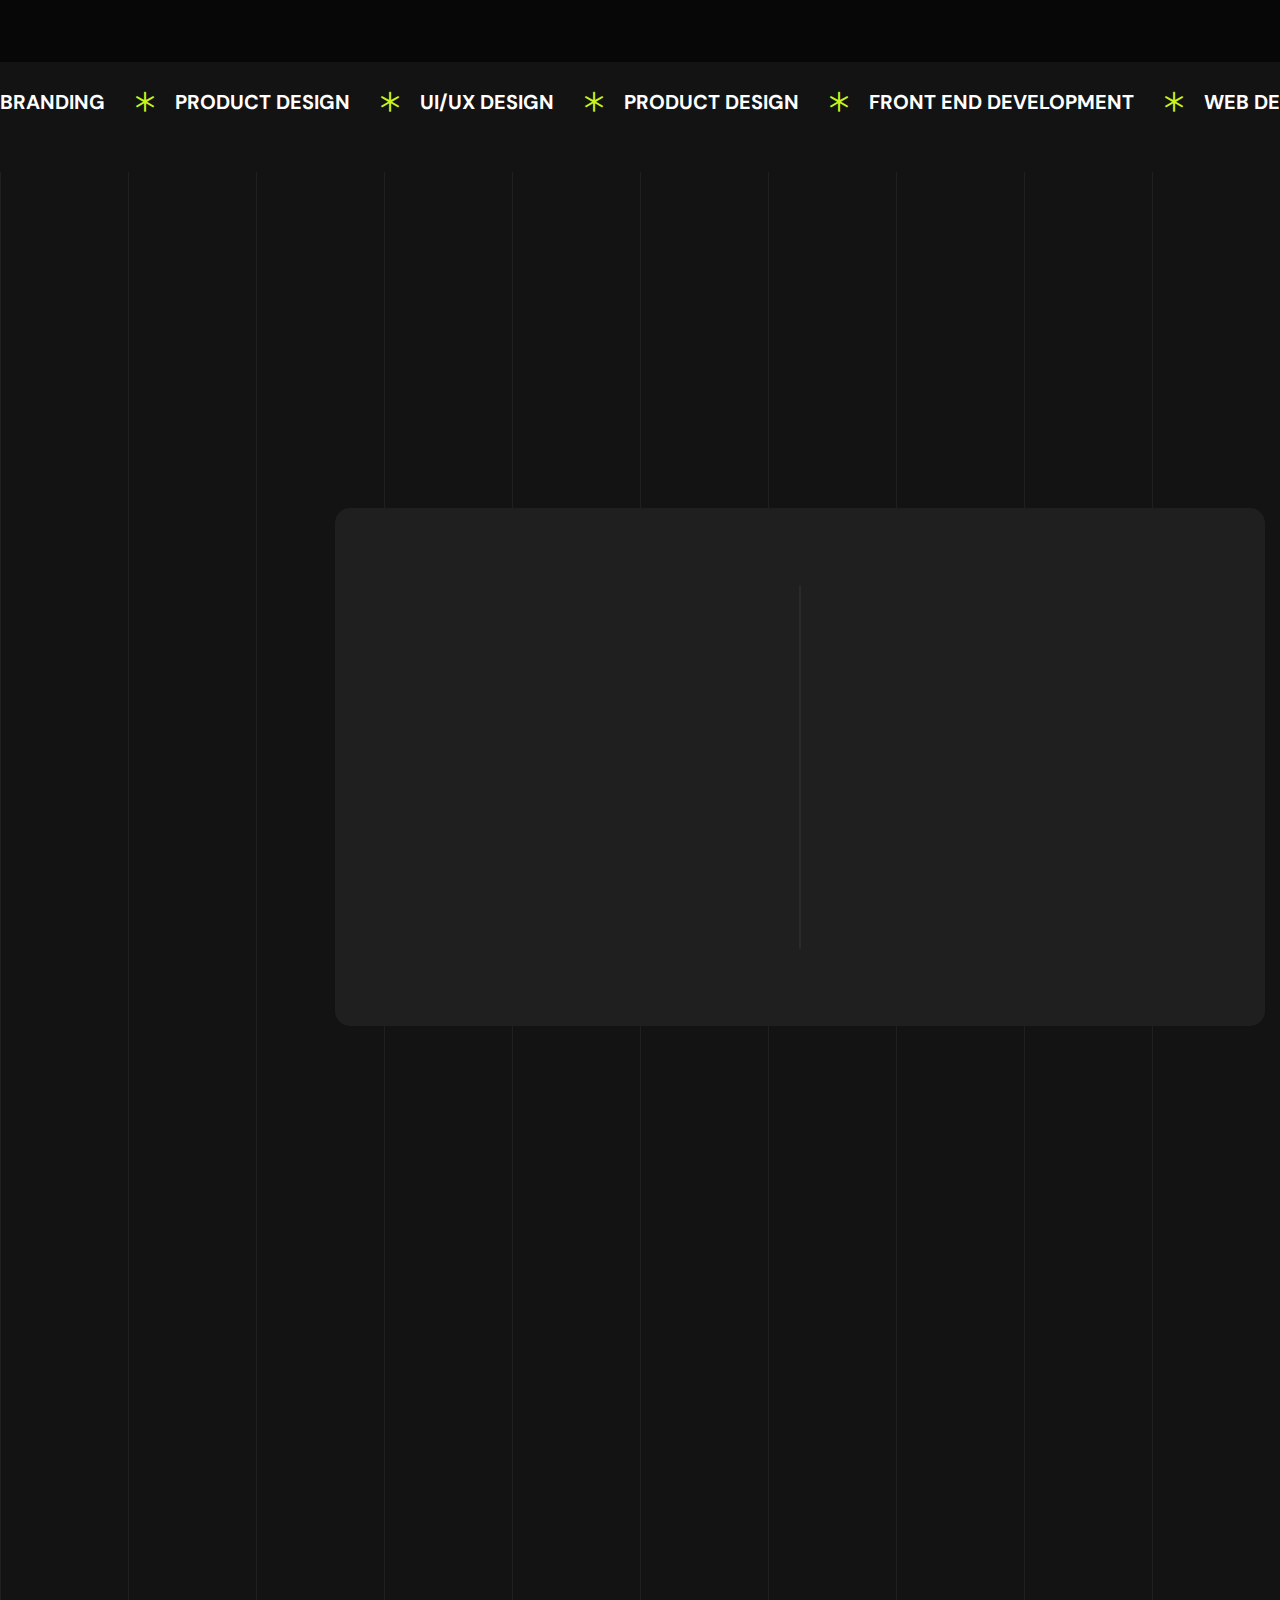
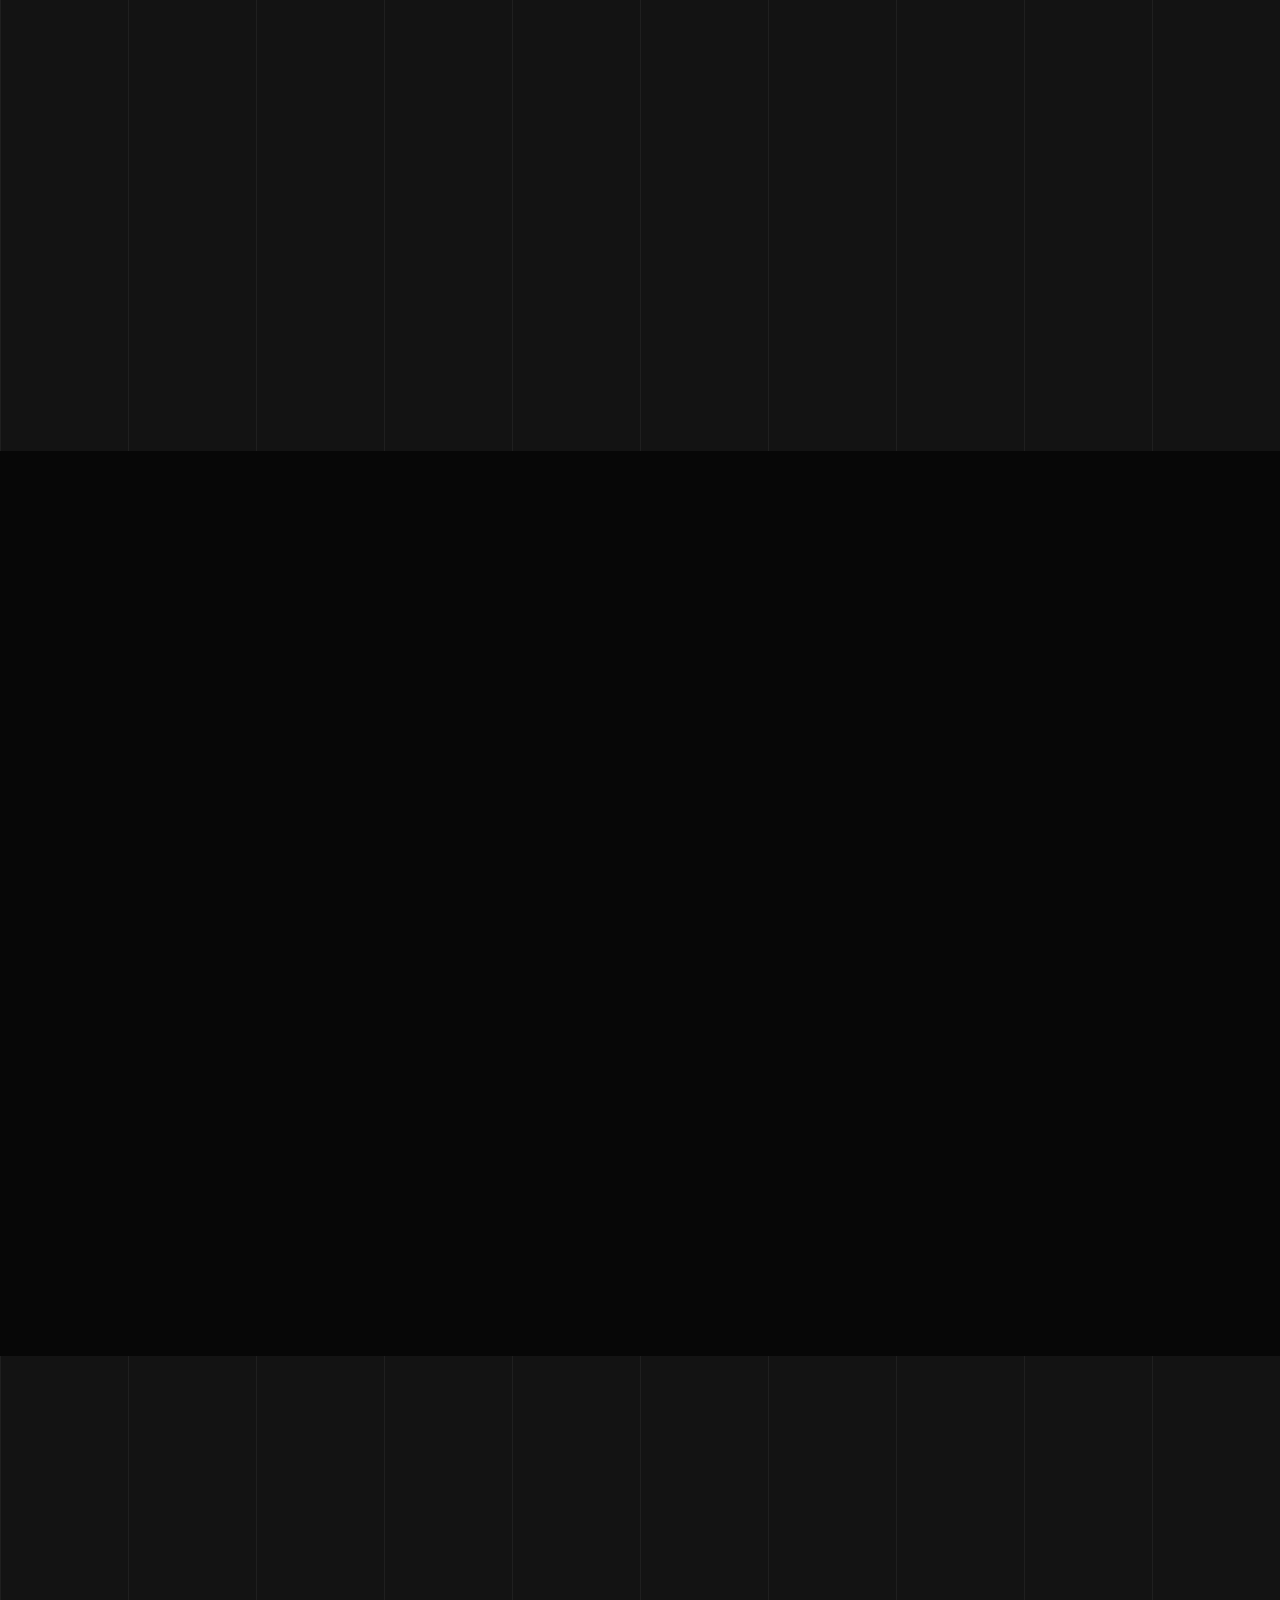
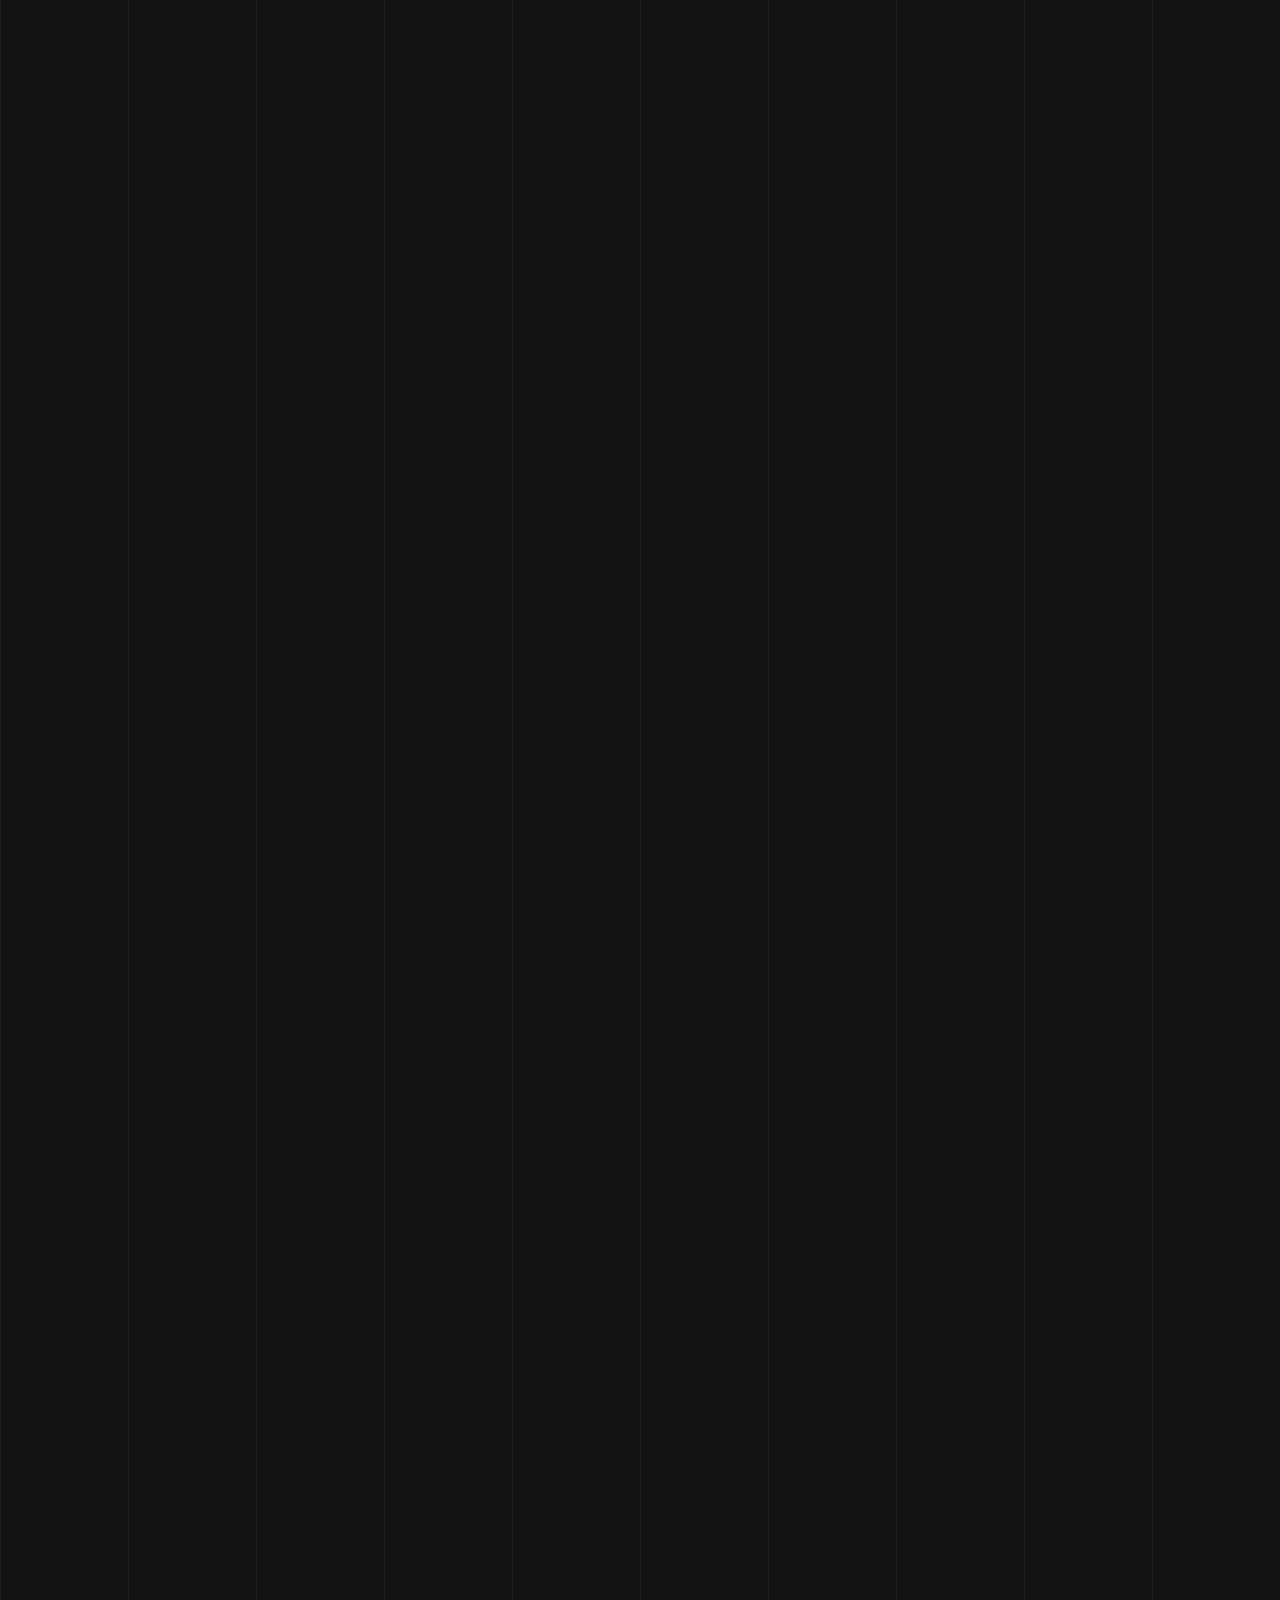
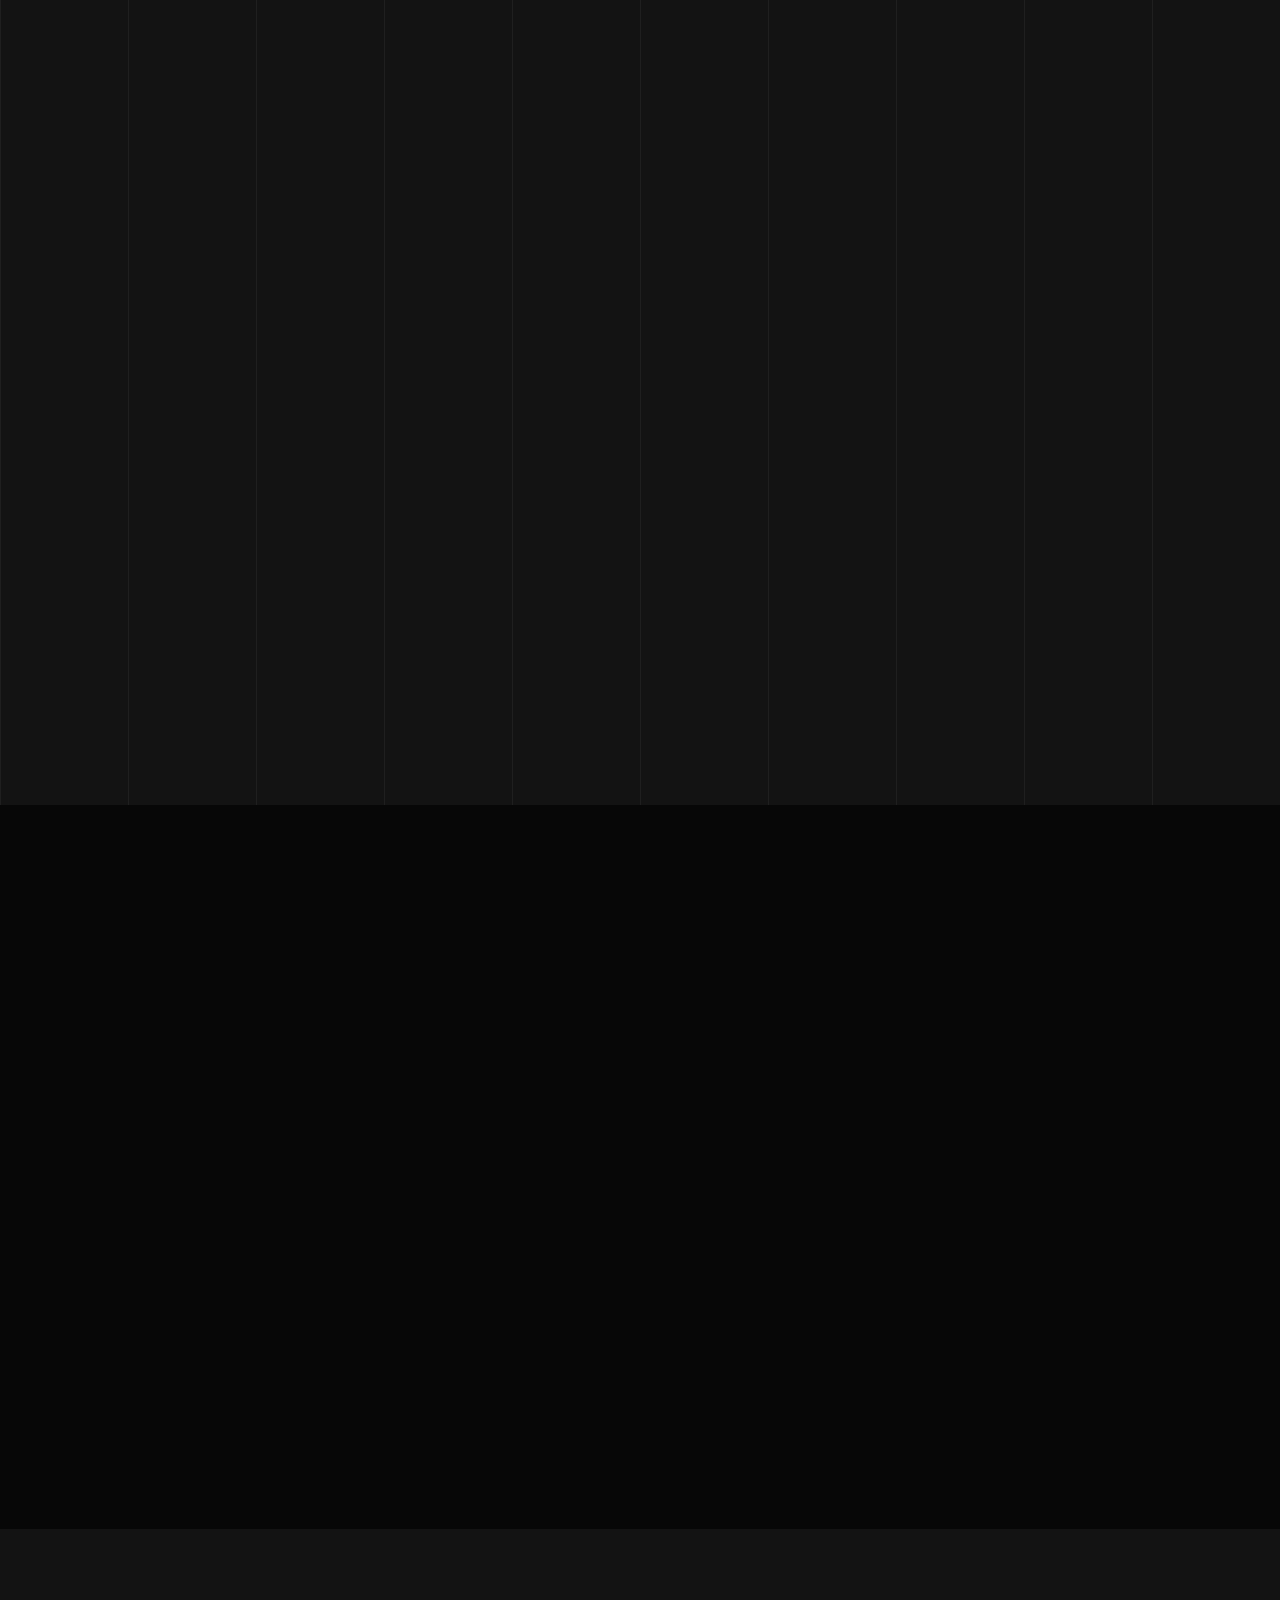
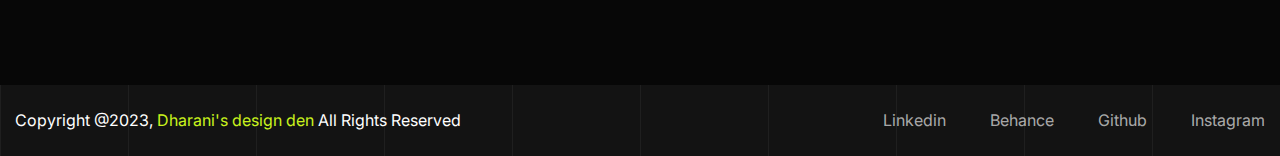
==== commit 2ceb393a: "Dev" ====
--- a/HTML Template/index.html
+++ b/HTML Template/index.html
@@ -504,7 +504,7 @@
                <span></span><span></span>
             </div>
         </section>
-        <!-- Services Area end -->
+        <!-- Services Area end  this is the end-->
         
         
         <!-- Skill Area start -->
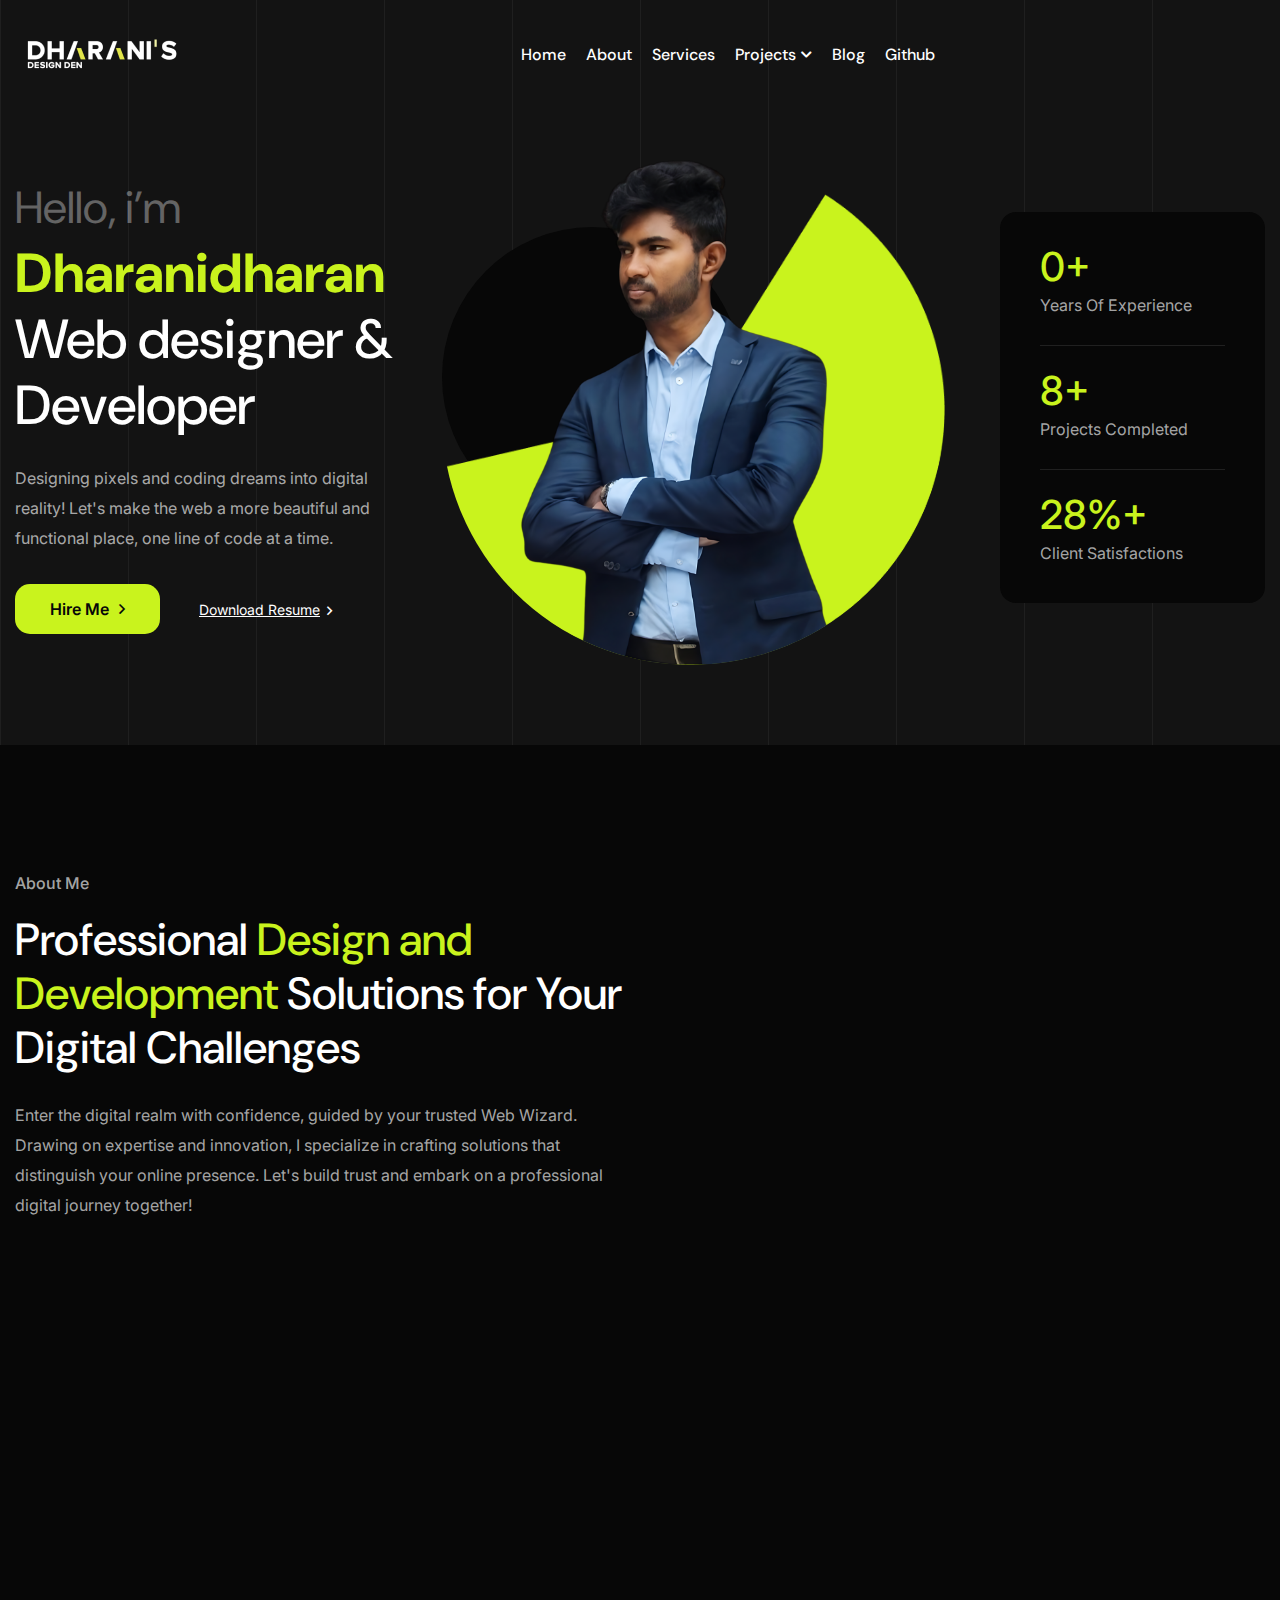
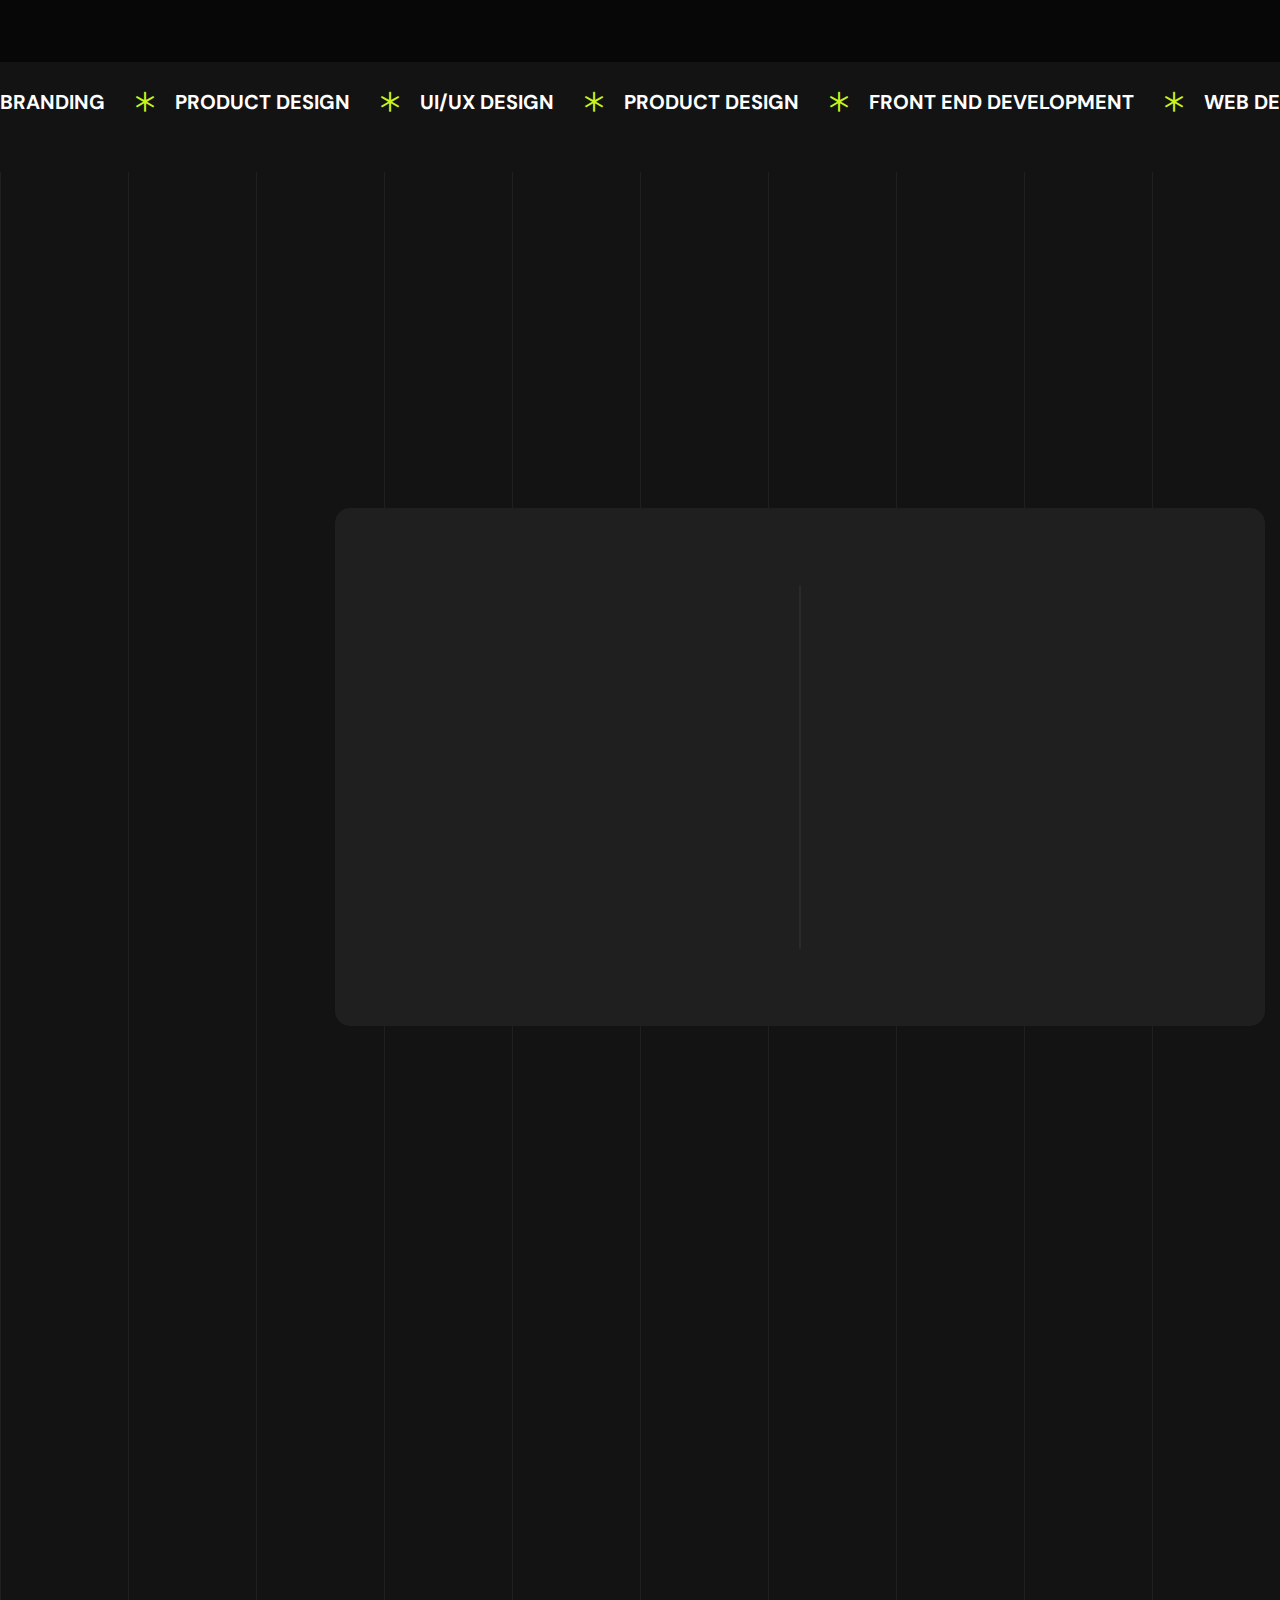
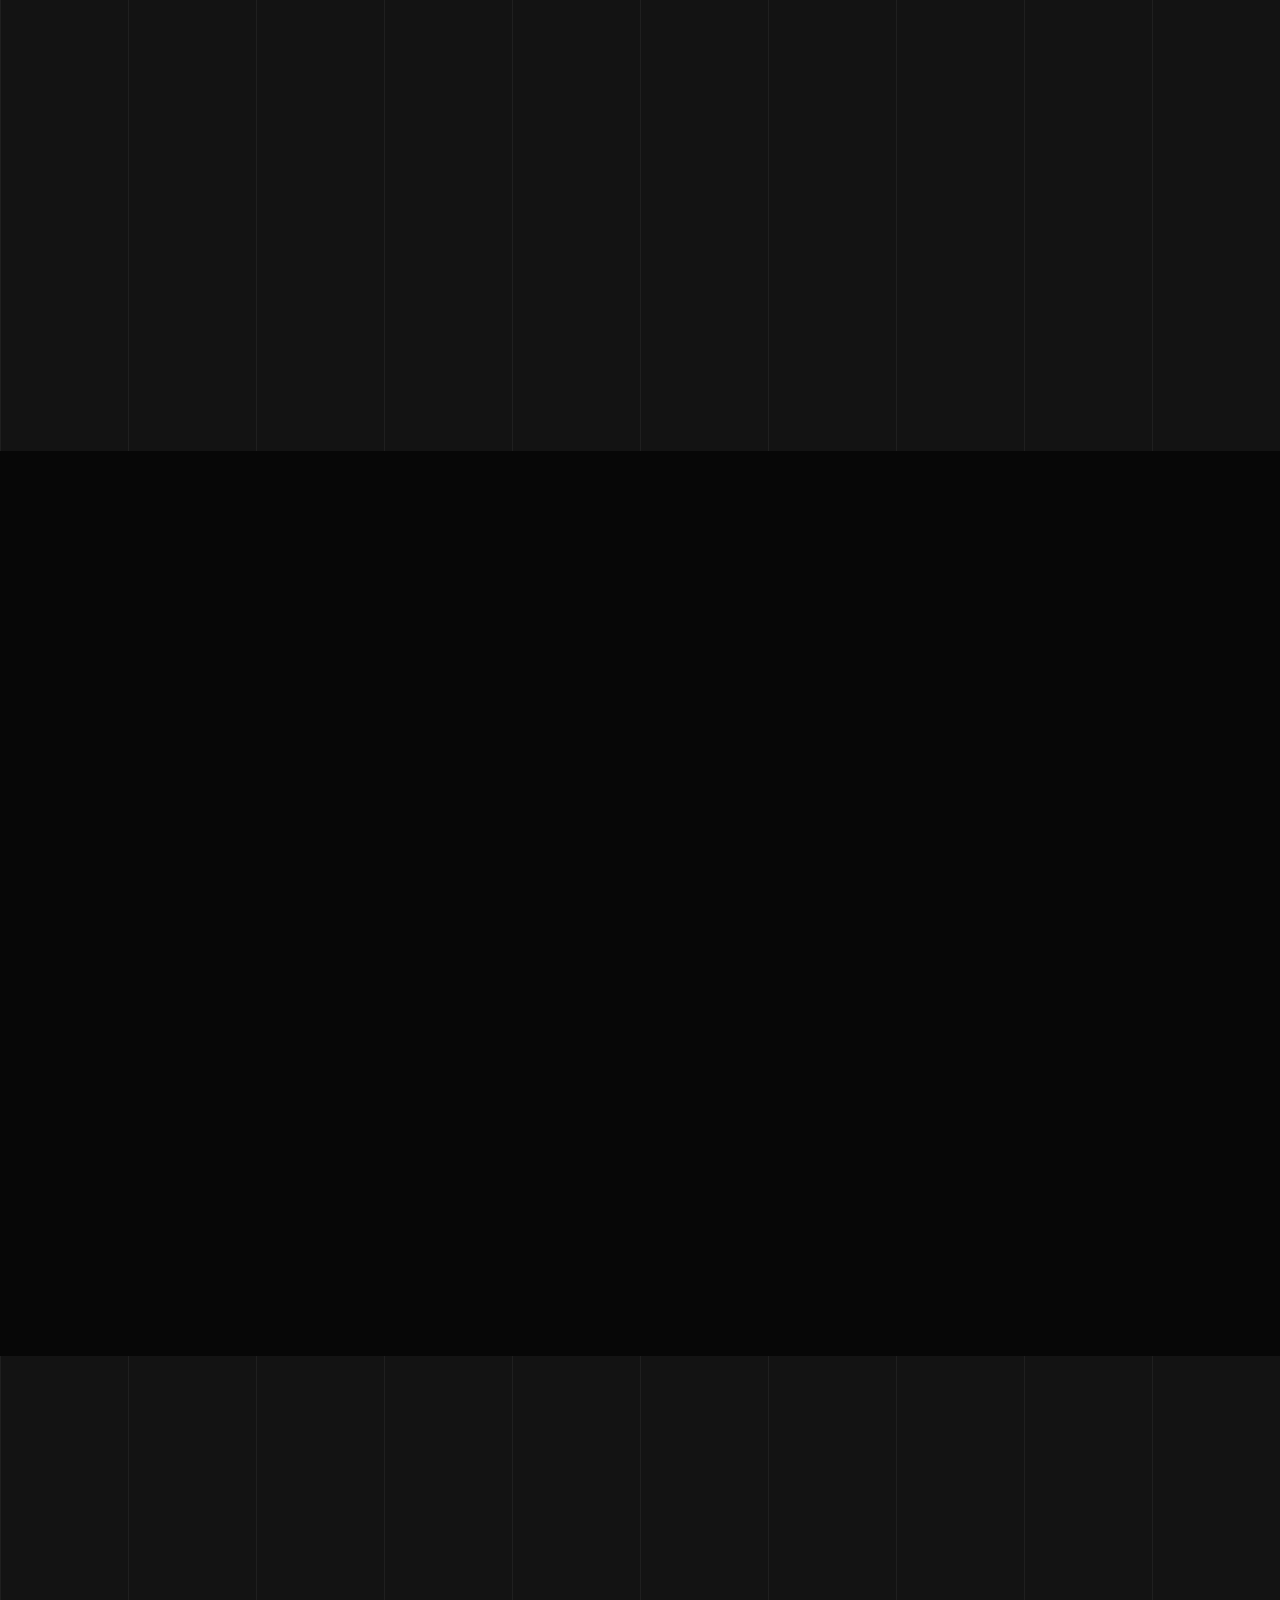
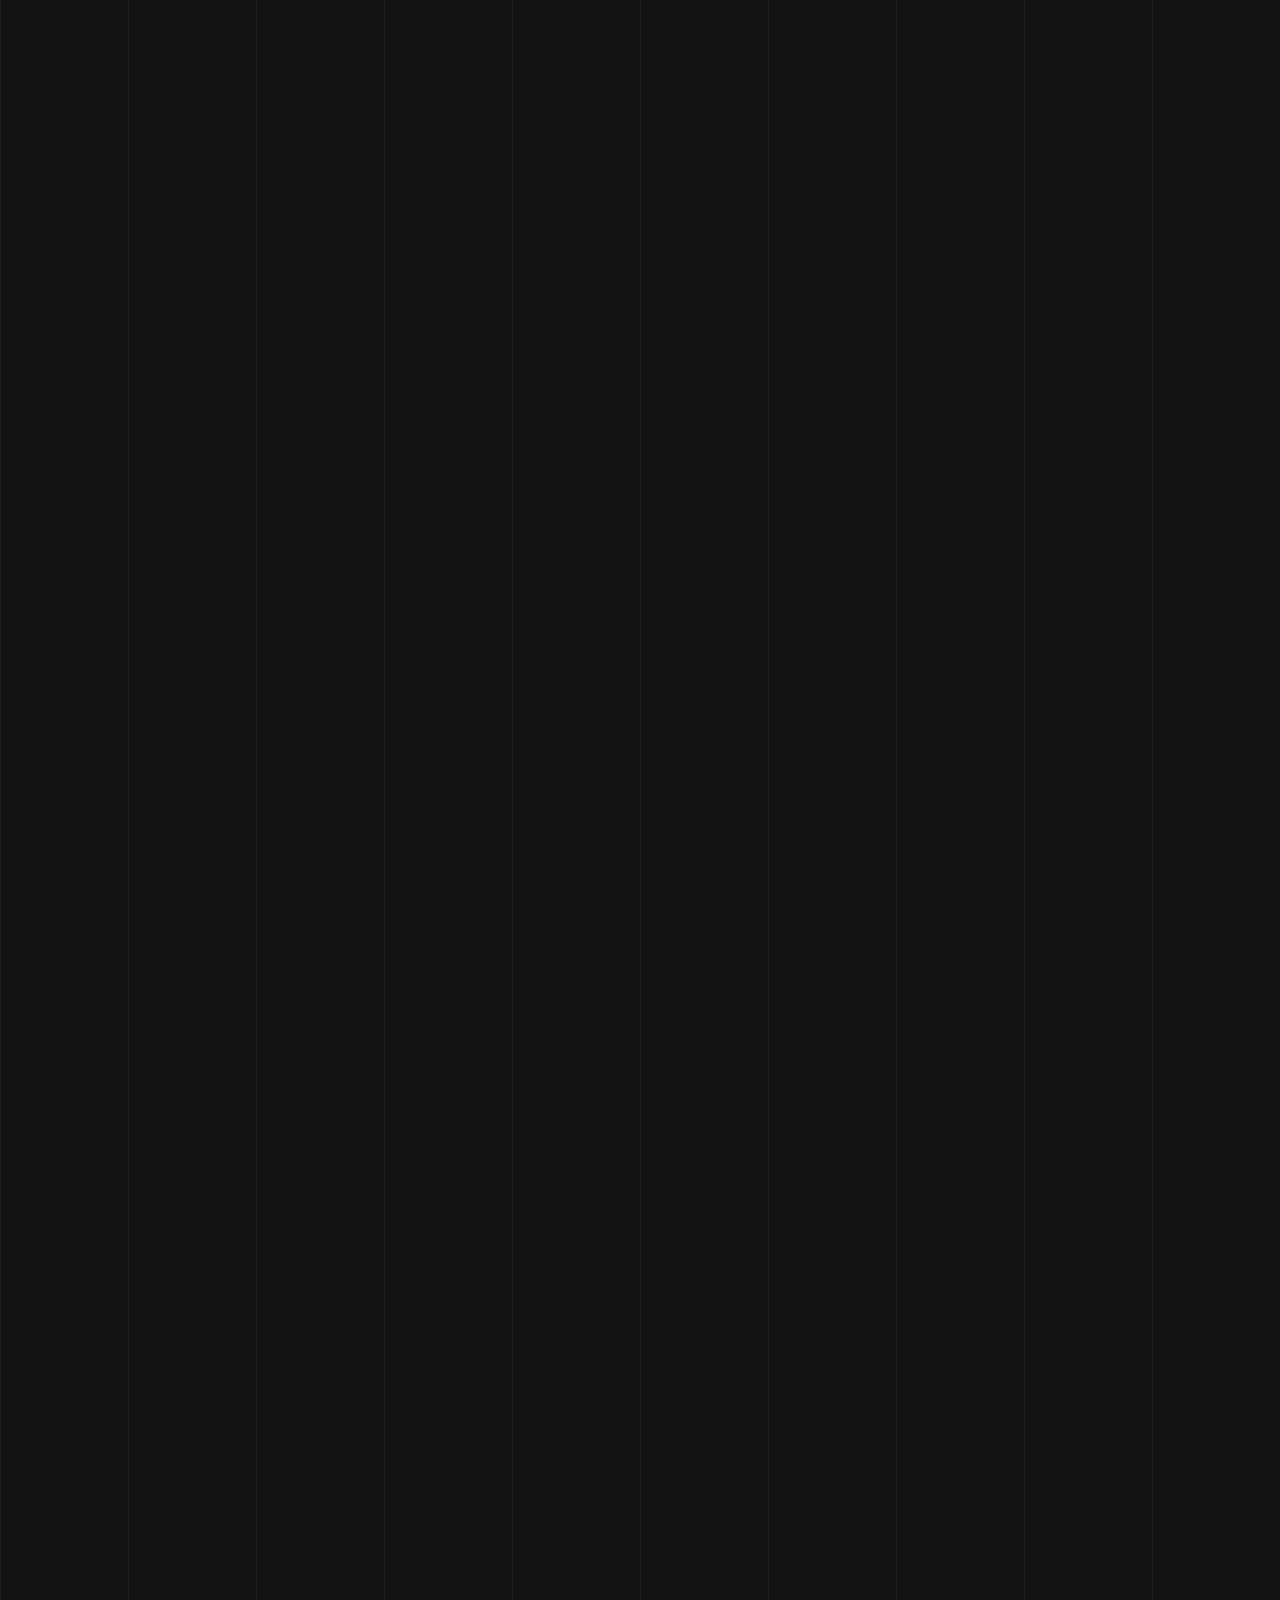
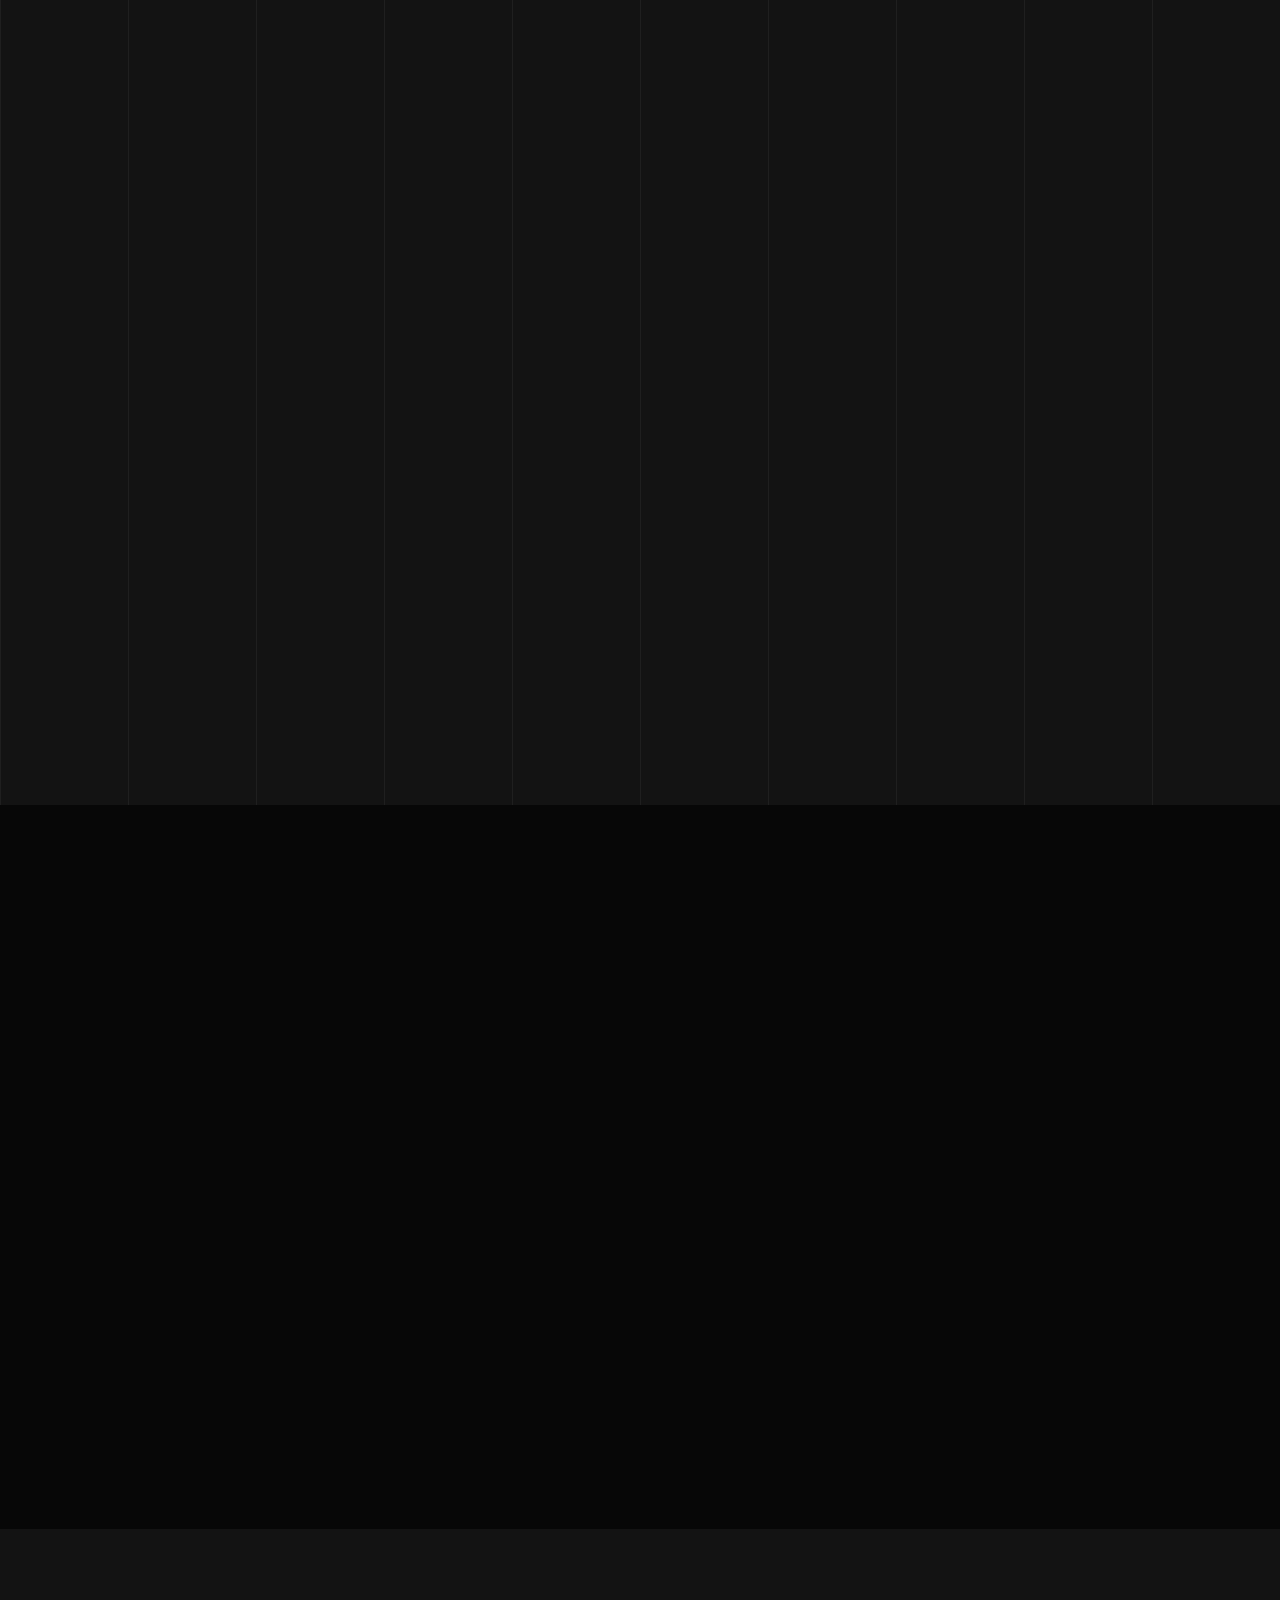
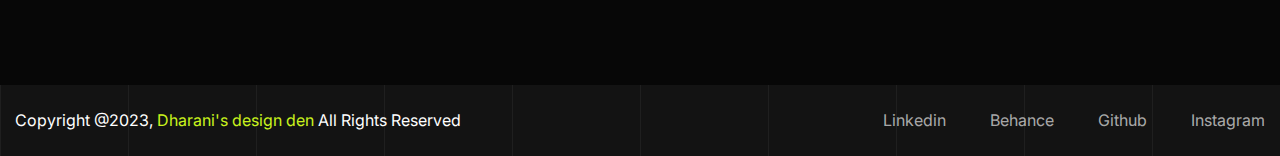
==== commit 2d24fd25: "new commit" ====
--- a/HTML Template/index.html
+++ b/HTML Template/index.html
@@ -156,7 +156,7 @@
                             <p>Designing pixels and coding dreams into digital reality! Let's make the web a more beautiful and functional place, one line of code at a time.</p>
                             <div class="hero-btns">
                                 <a href="https://www.linkedin.com/in/dharanidharan-s-235104227/" class="theme-btn">Hire Me <i class="far fa-angle-right"></i></a>
-                                <a href="https://drive.google.com/file/d/105J1vwBV9IEEyAx5x1pw1nBXCQOoI0py/view?usp=sharing" class="read-more">Download Resume <i class="far fa-angle-right"></i></a>
+                                <a href="https://drive.google.com/file/d/1mq85i5DWGLjlWt7lASBK6Fx1tddChfXc/view?usp=sharing" class="read-more">Download Resume <i class="far fa-angle-right"></i></a>
                             </div>
                         </div>
                     </div>
@@ -507,7 +507,7 @@
         <!-- Services Area end  this is the end-->
         
         
-        <!-- Skill Area start -->
+        <!-- Skill Area starting of the section -->
         <section class="skill-area rel z-1">
             <div class="for-bgc-black pt-130 rpt-100 pb-100 rpb-70">
                 <div class="container">
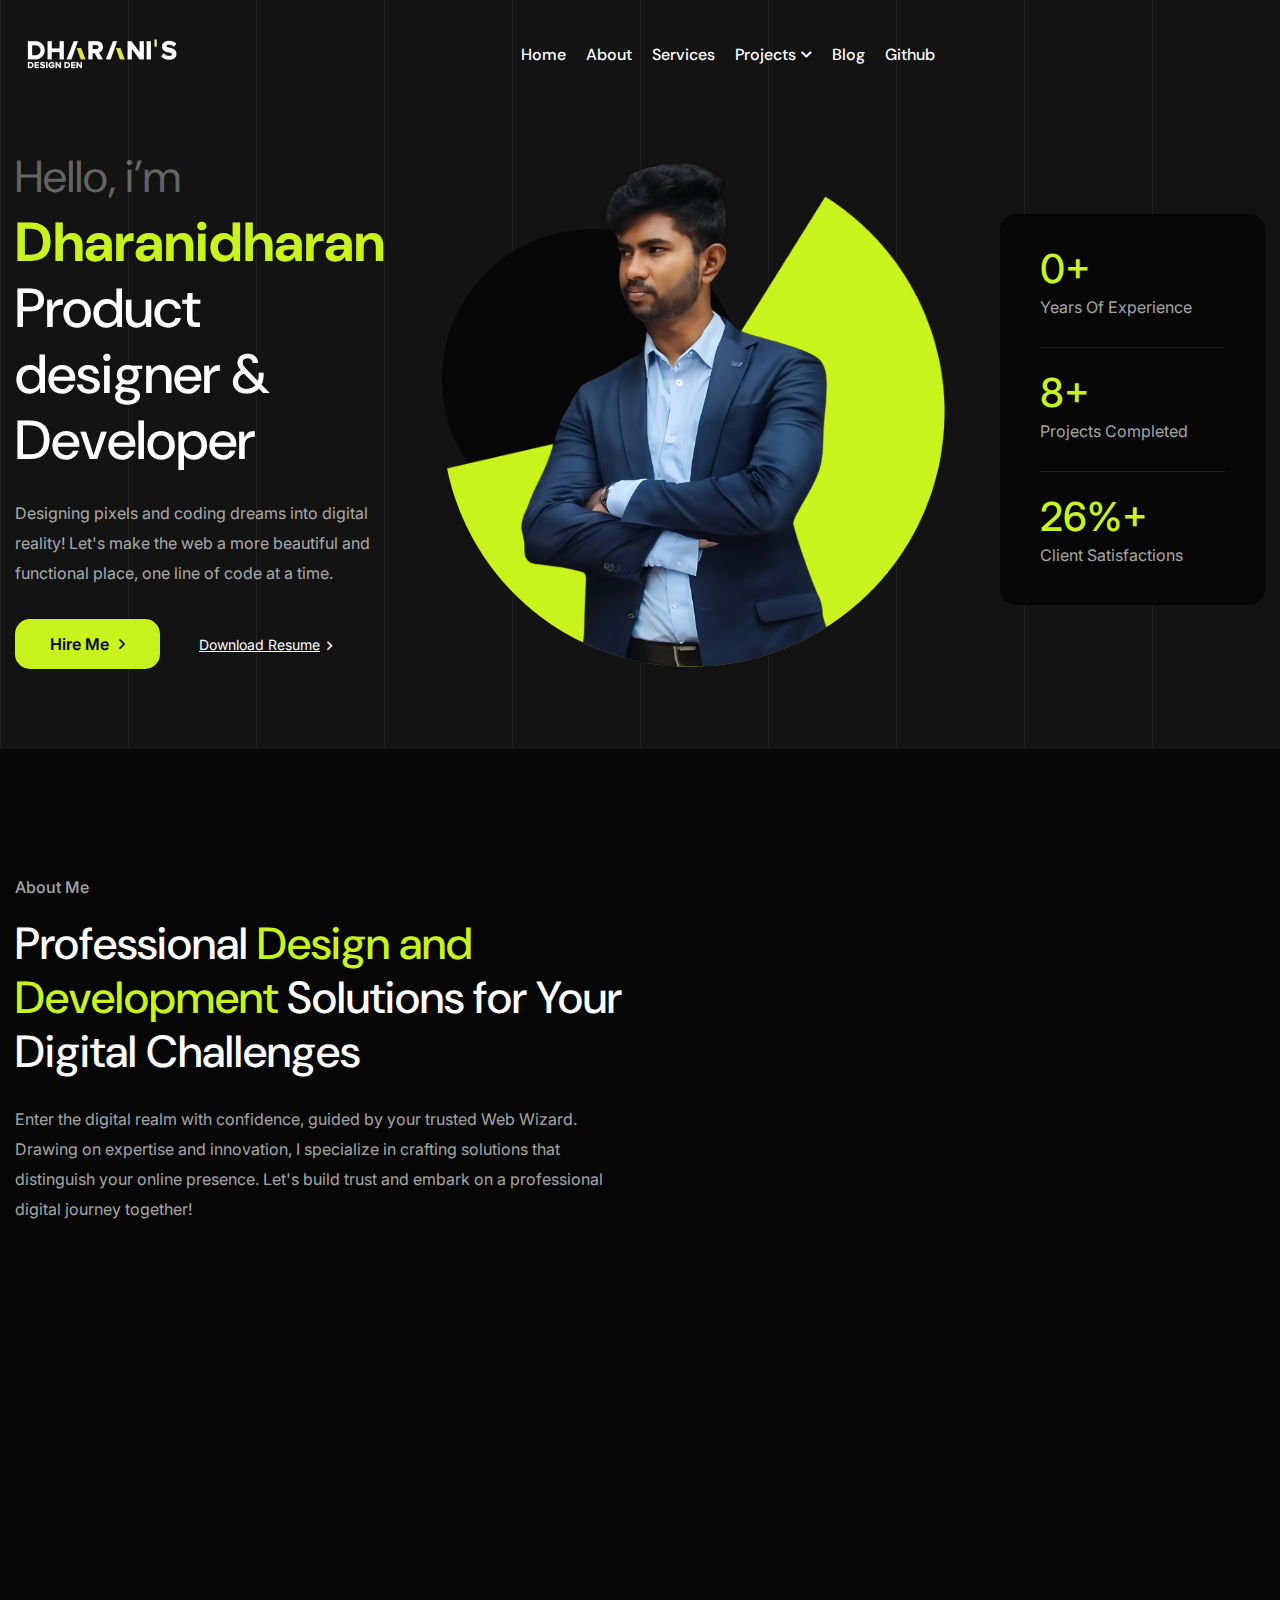
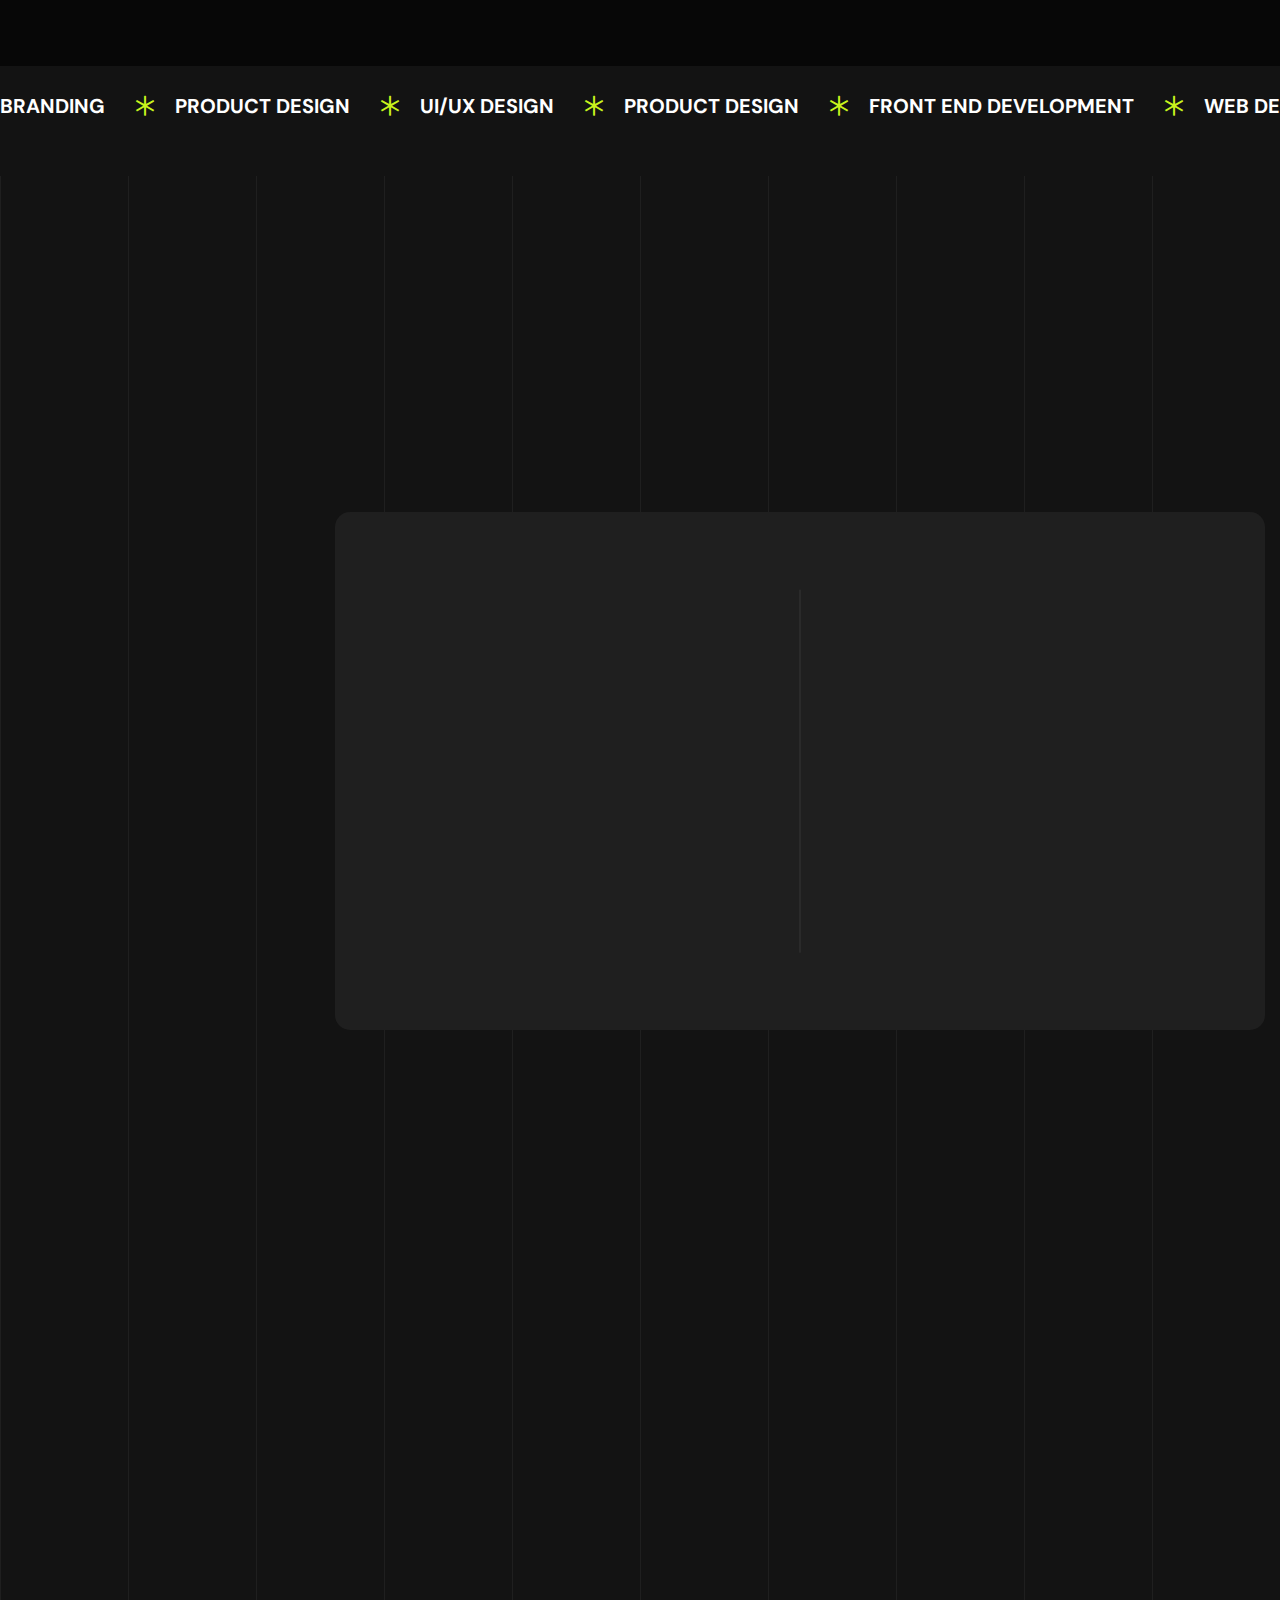
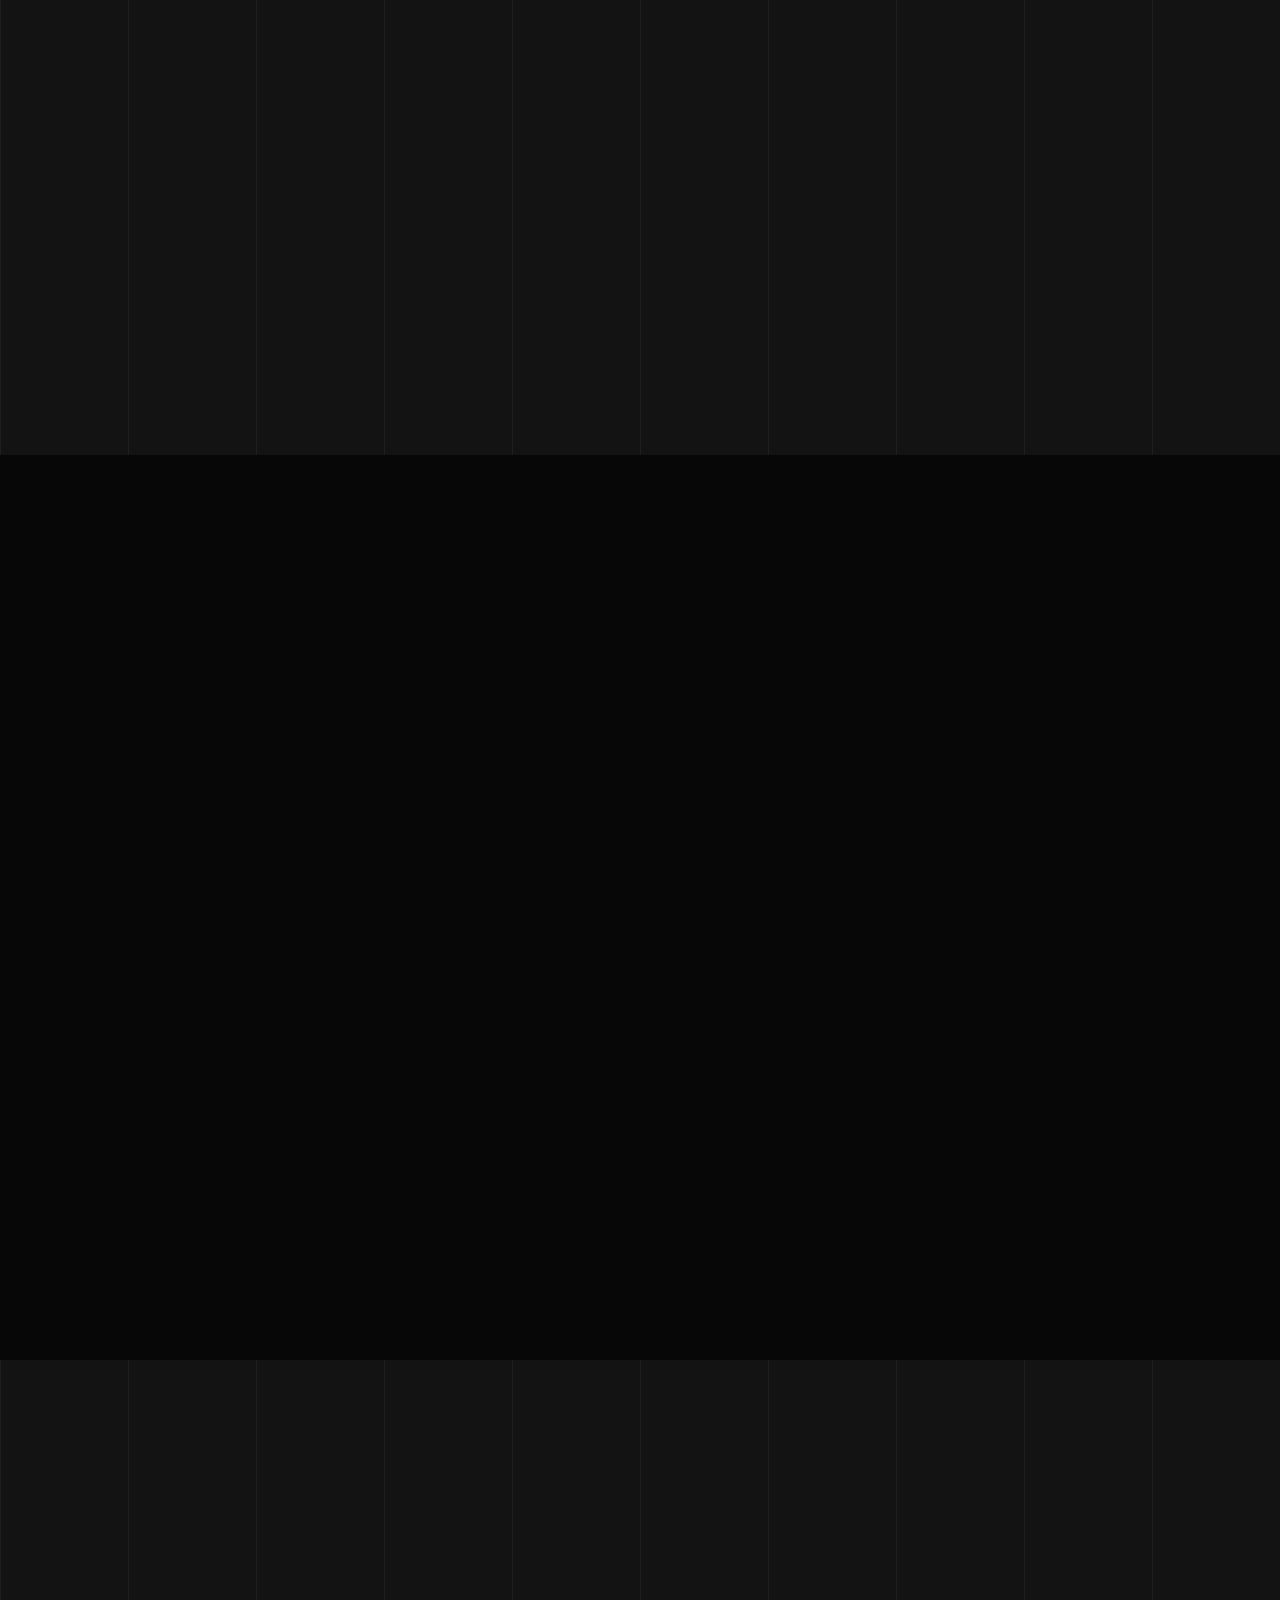
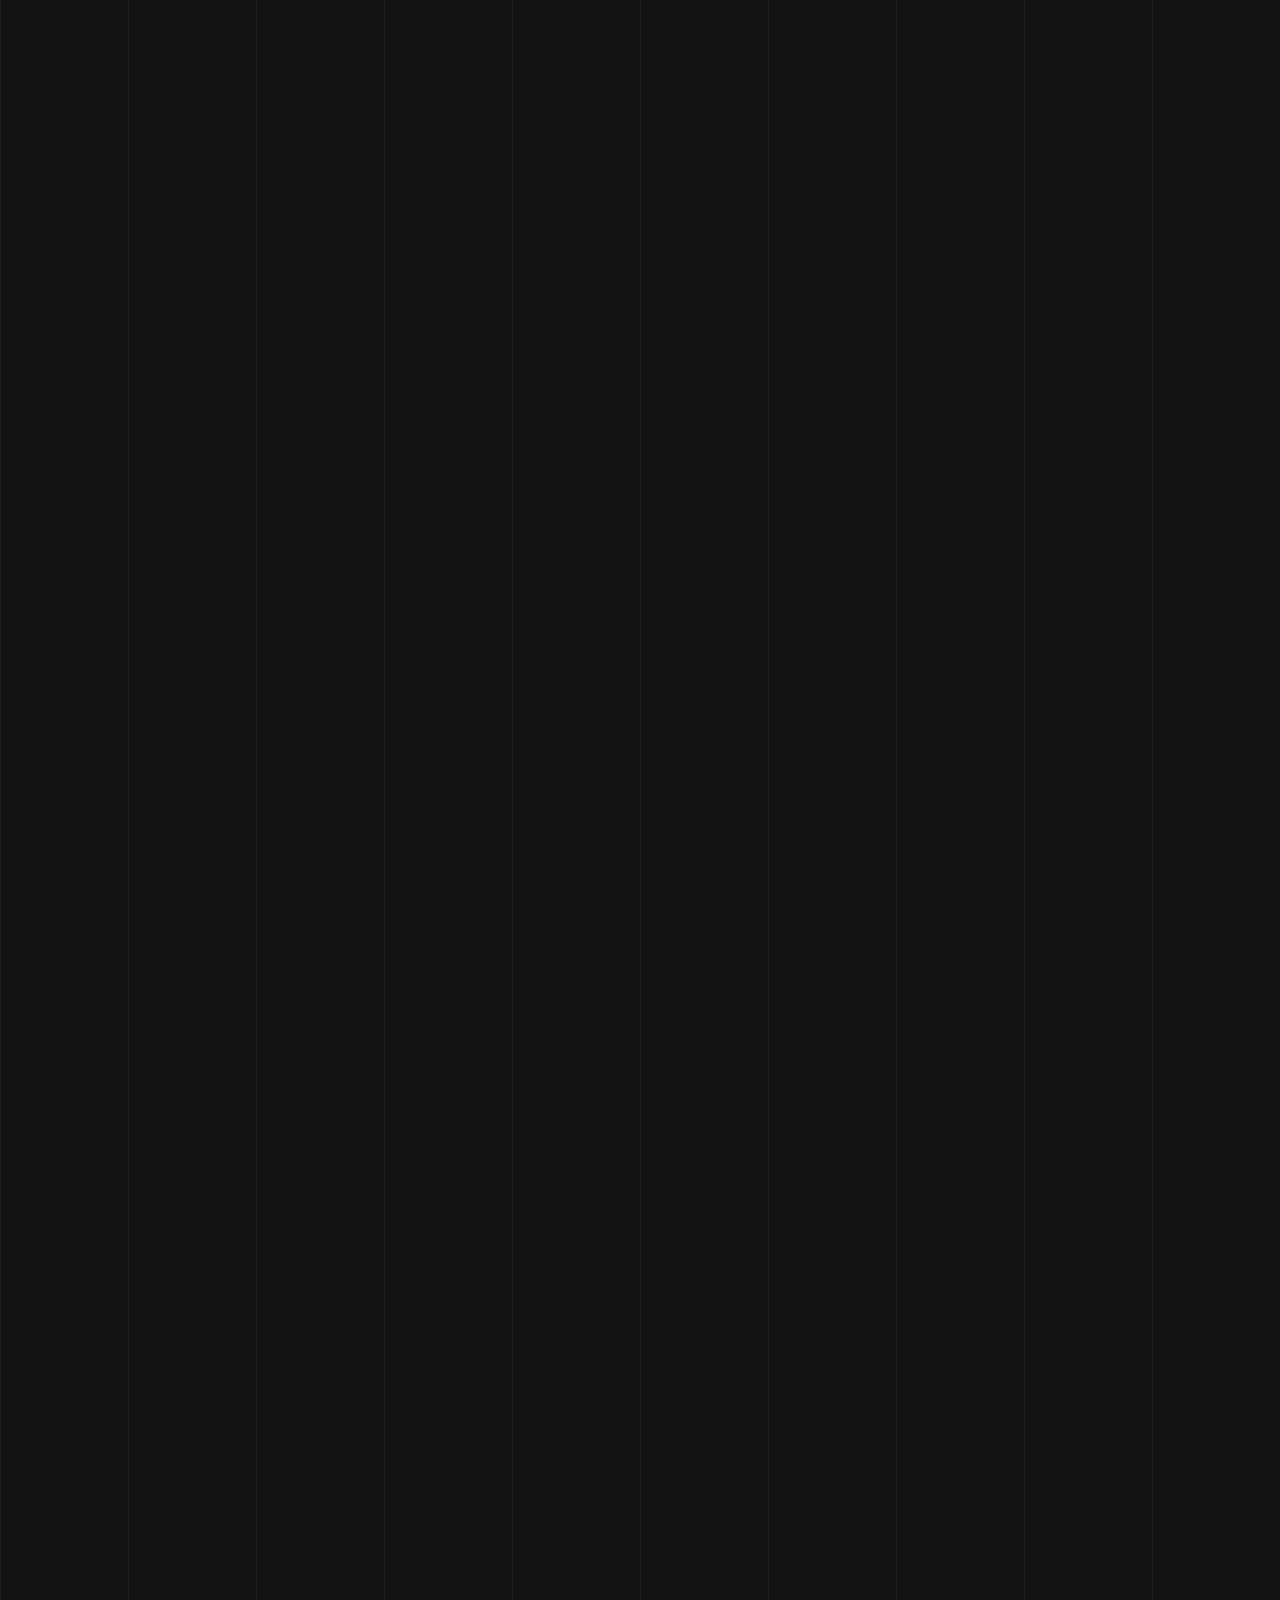
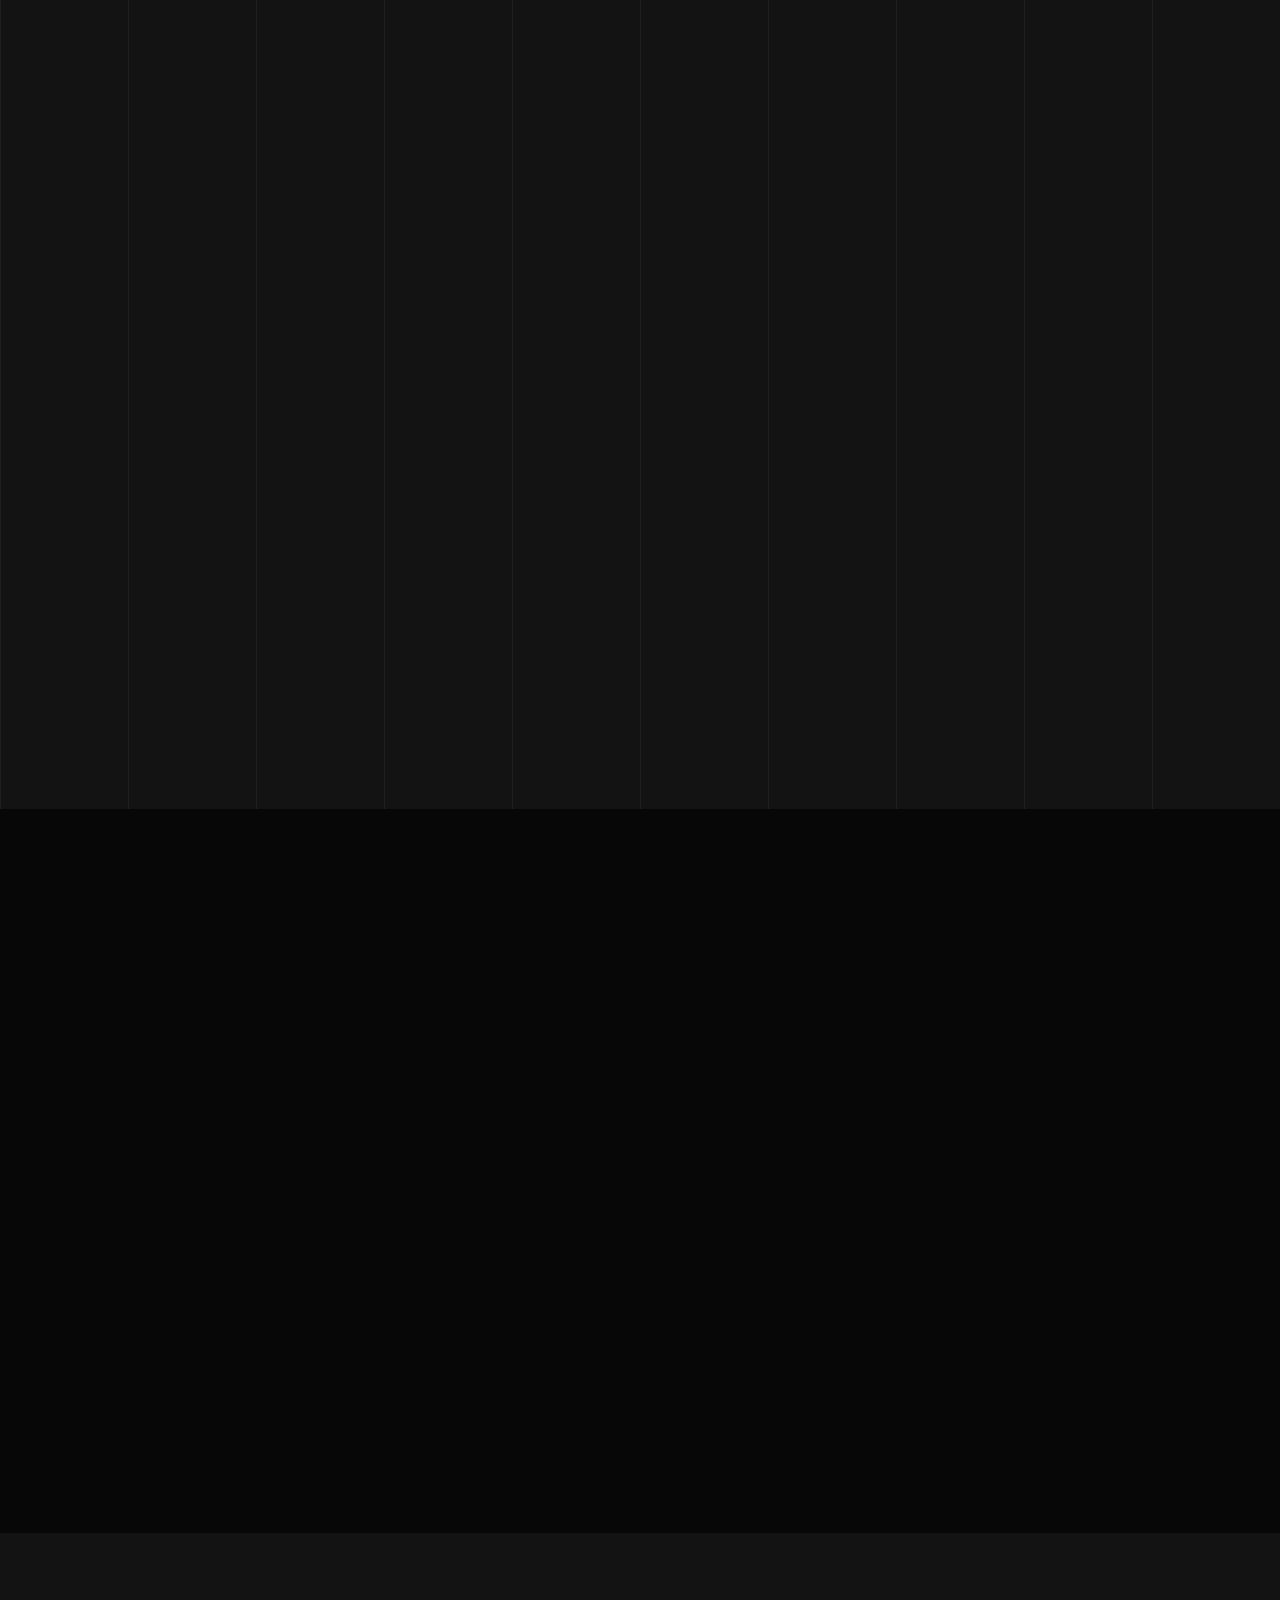
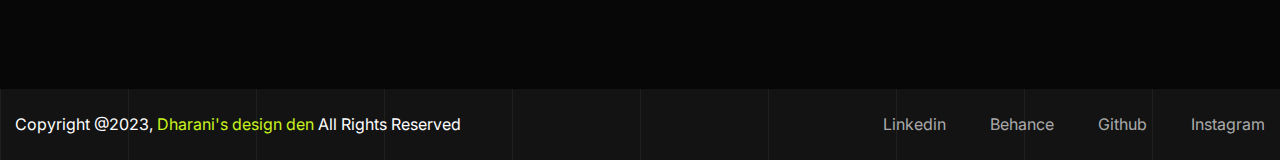
==== commit bc79cac0: "new commit" ====
--- a/HTML Template/index.html
+++ b/HTML Template/index.html
@@ -152,7 +152,7 @@
                     <div class="col-lg-4 col-sm-7">
                         <div class="hero-content rmb-55 wow fadeInUp delay-0-2s">
                             <span class="h2">Hello, i’m </span>
-                            <h1><b>Dharanidharan</b> Web designer & Developer</h1>
+                            <h1><b>Dharanidharan</b> Product designer & Developer</h1>
                             <p>Designing pixels and coding dreams into digital reality! Let's make the web a more beautiful and functional place, one line of code at a time.</p>
                             <div class="hero-btns">
                                 <a href="https://www.linkedin.com/in/dharanidharan-s-235104227/" class="theme-btn">Hire Me <i class="far fa-angle-right"></i></a>
@@ -216,7 +216,7 @@
                                     <li>Branding & Design</li>
                                     <li>Digital Marketing</li>
                                     <li>Web Development</li>
-                                    <li>Product Design</li>
+                                    <li>Product Designing</li>
                                 </ul>
                                 <div class="about-info-box mt-25 wow fadeInUp delay-0-2s">
                                     <div class="info-box-item">
@@ -448,7 +448,7 @@
                         <div class="service-item wow fadeInUp delay-0-4s">
                             <div class="number">02.</div>
                             <div class="content">
-                                <h4>Web Designing</h4>
+                                <h4>Product Designing</h4>
                                 <p>Designing intuitive and user-friendly website interfaces that enhance online experiences.</p>
                             </div>
                             <a href="service-details.html" class="details-btn"><i class="fas fa-arrow-right"></i></a>
